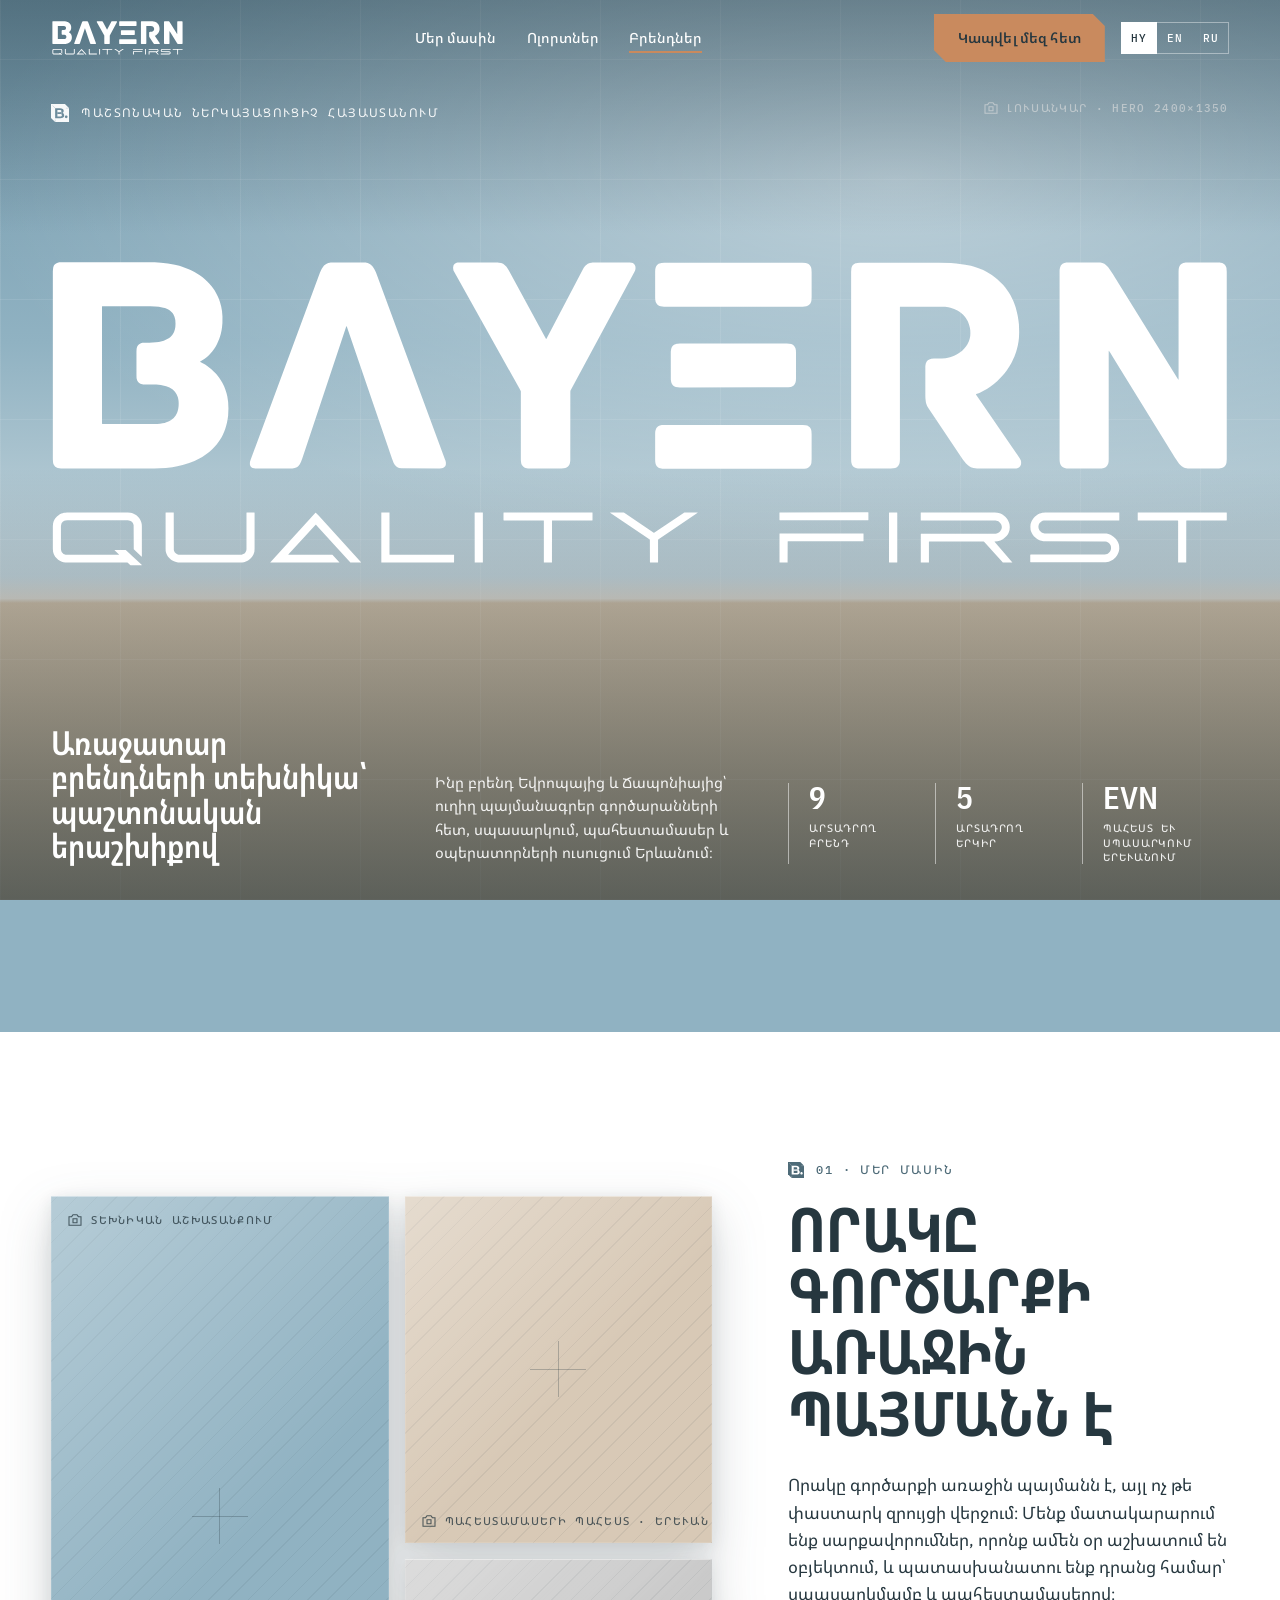
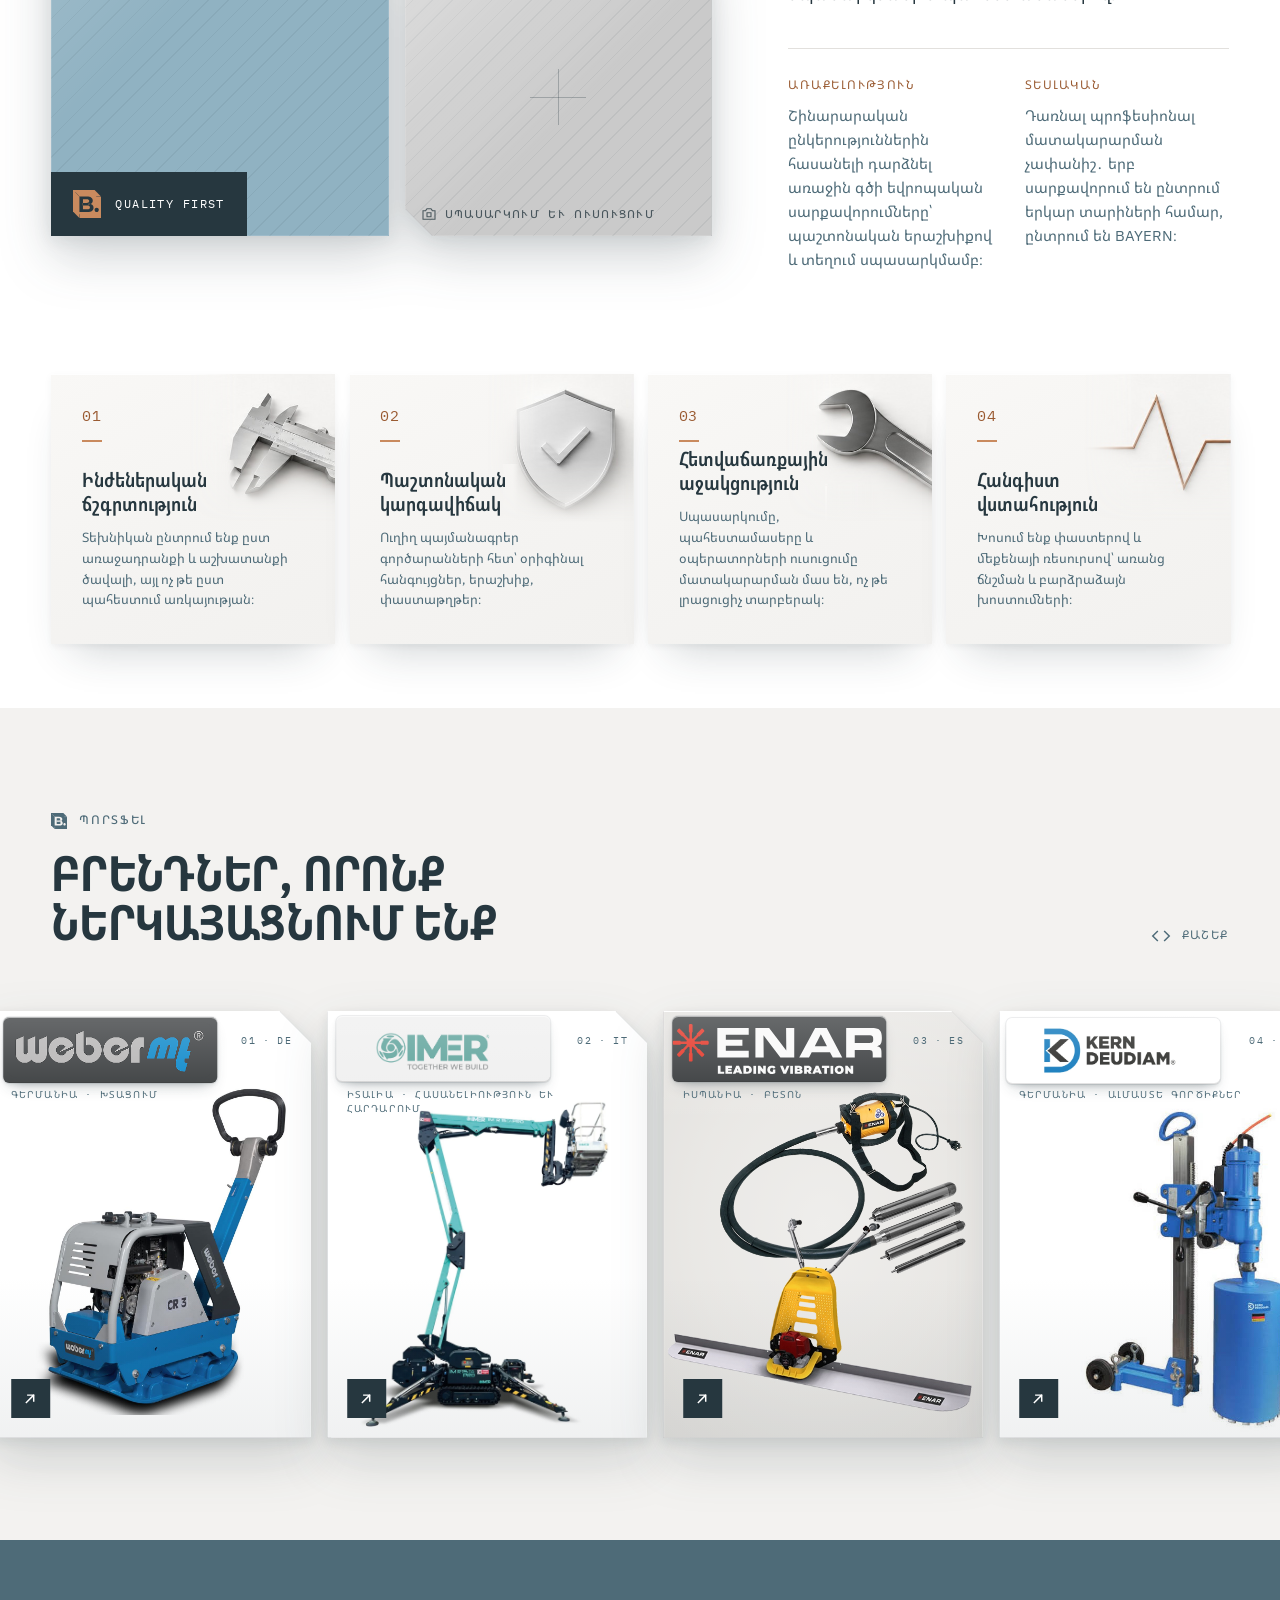
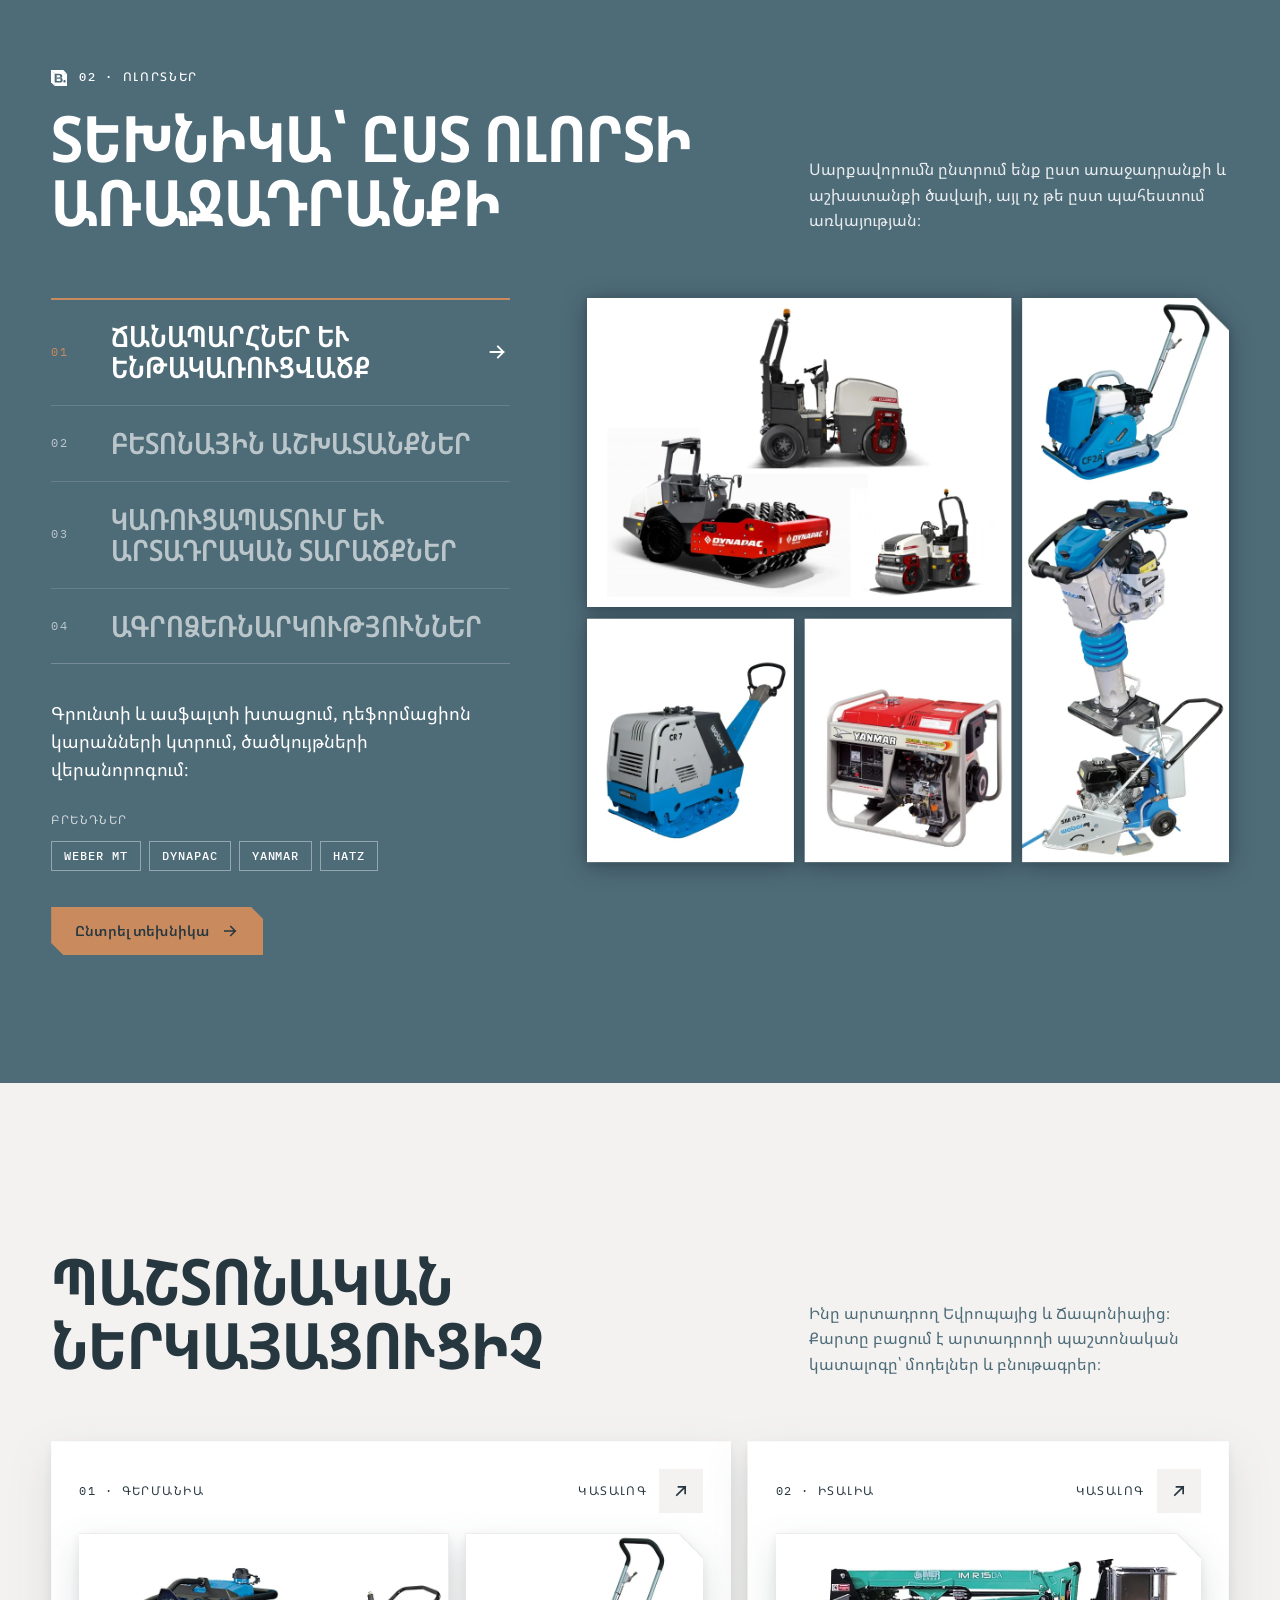
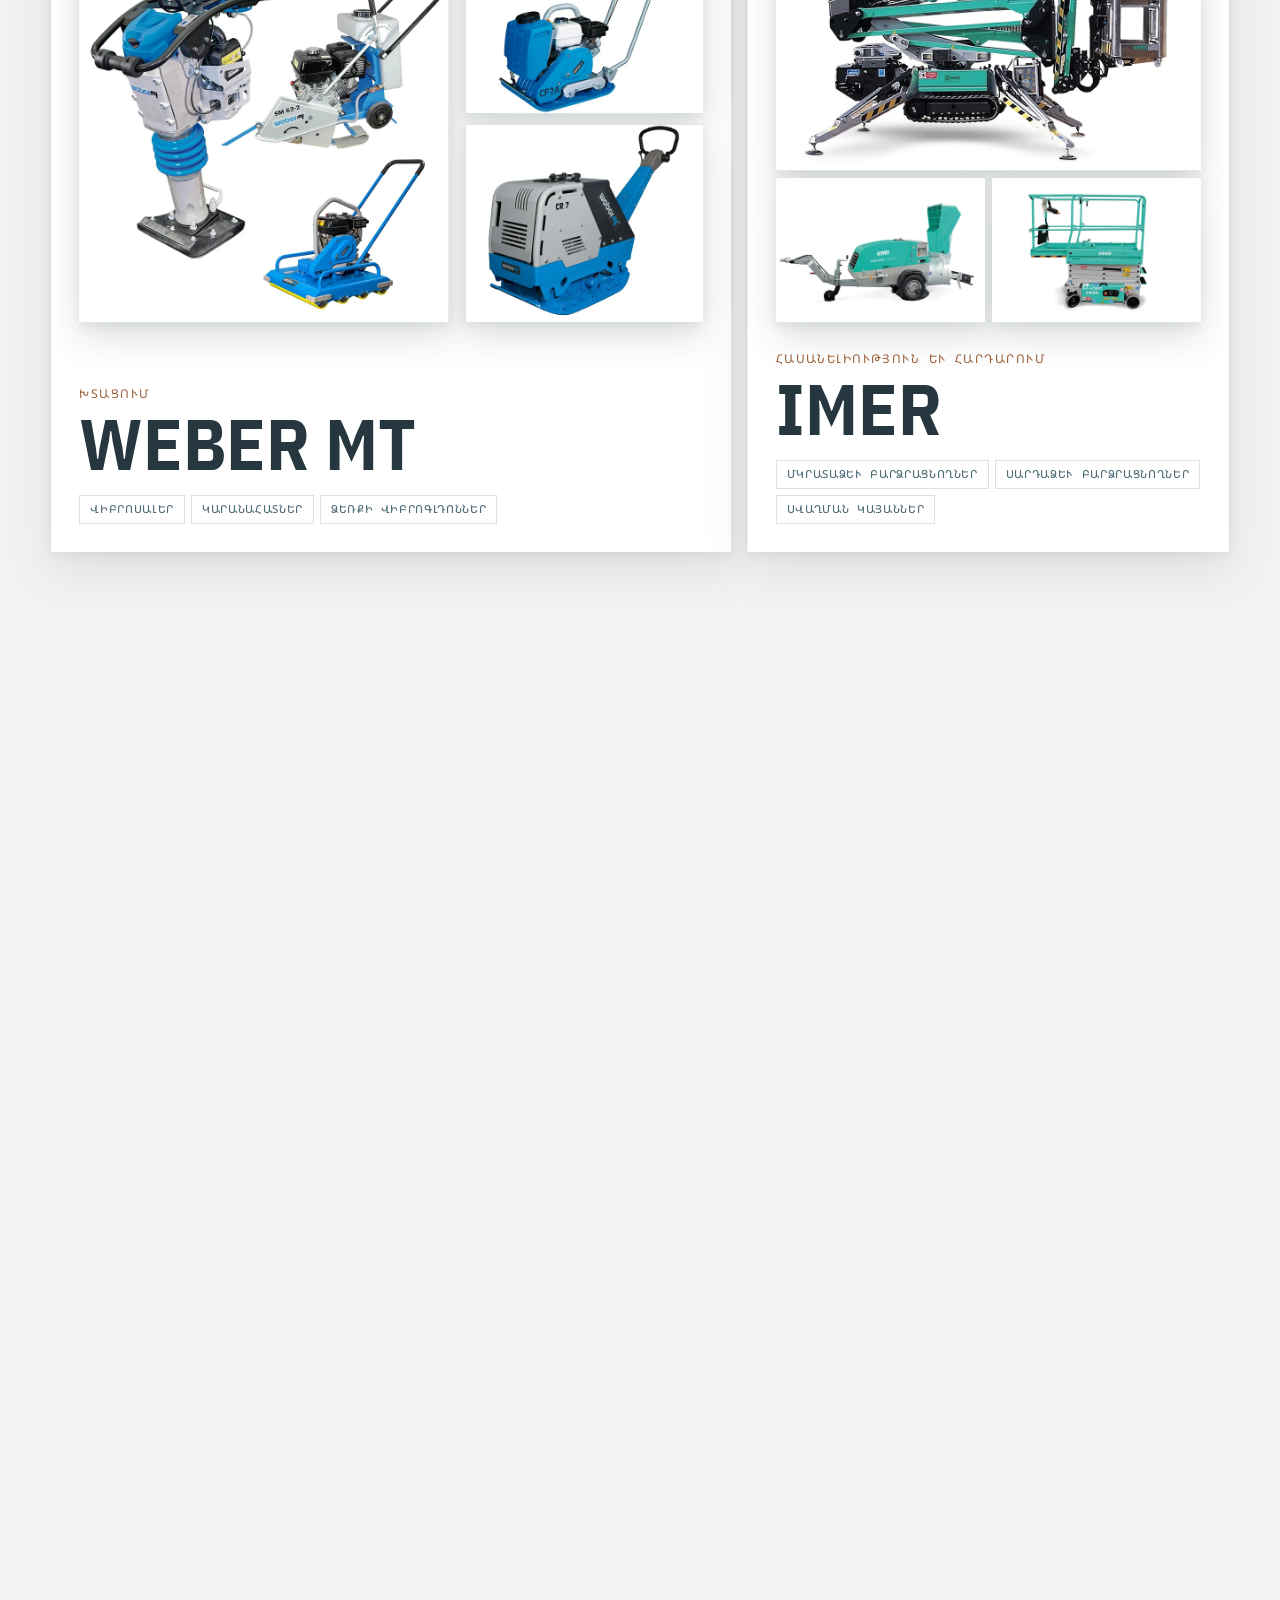
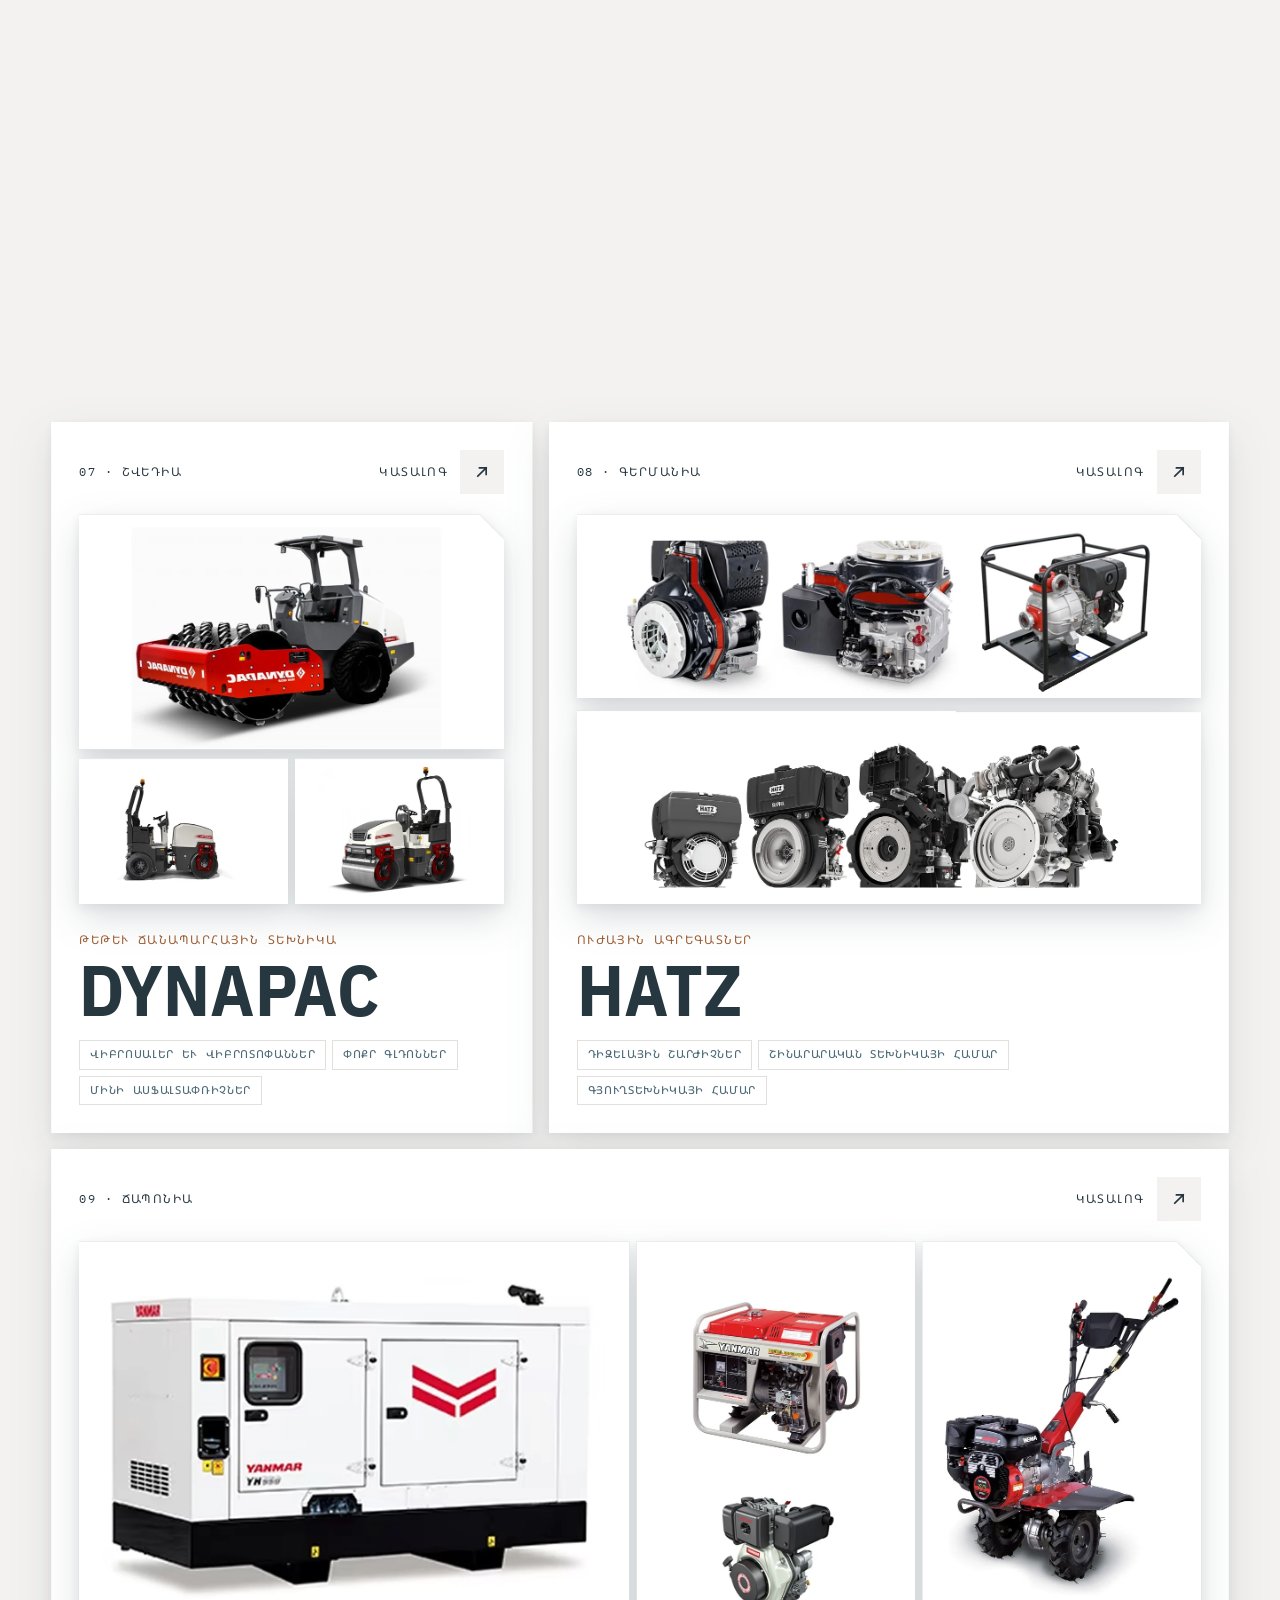
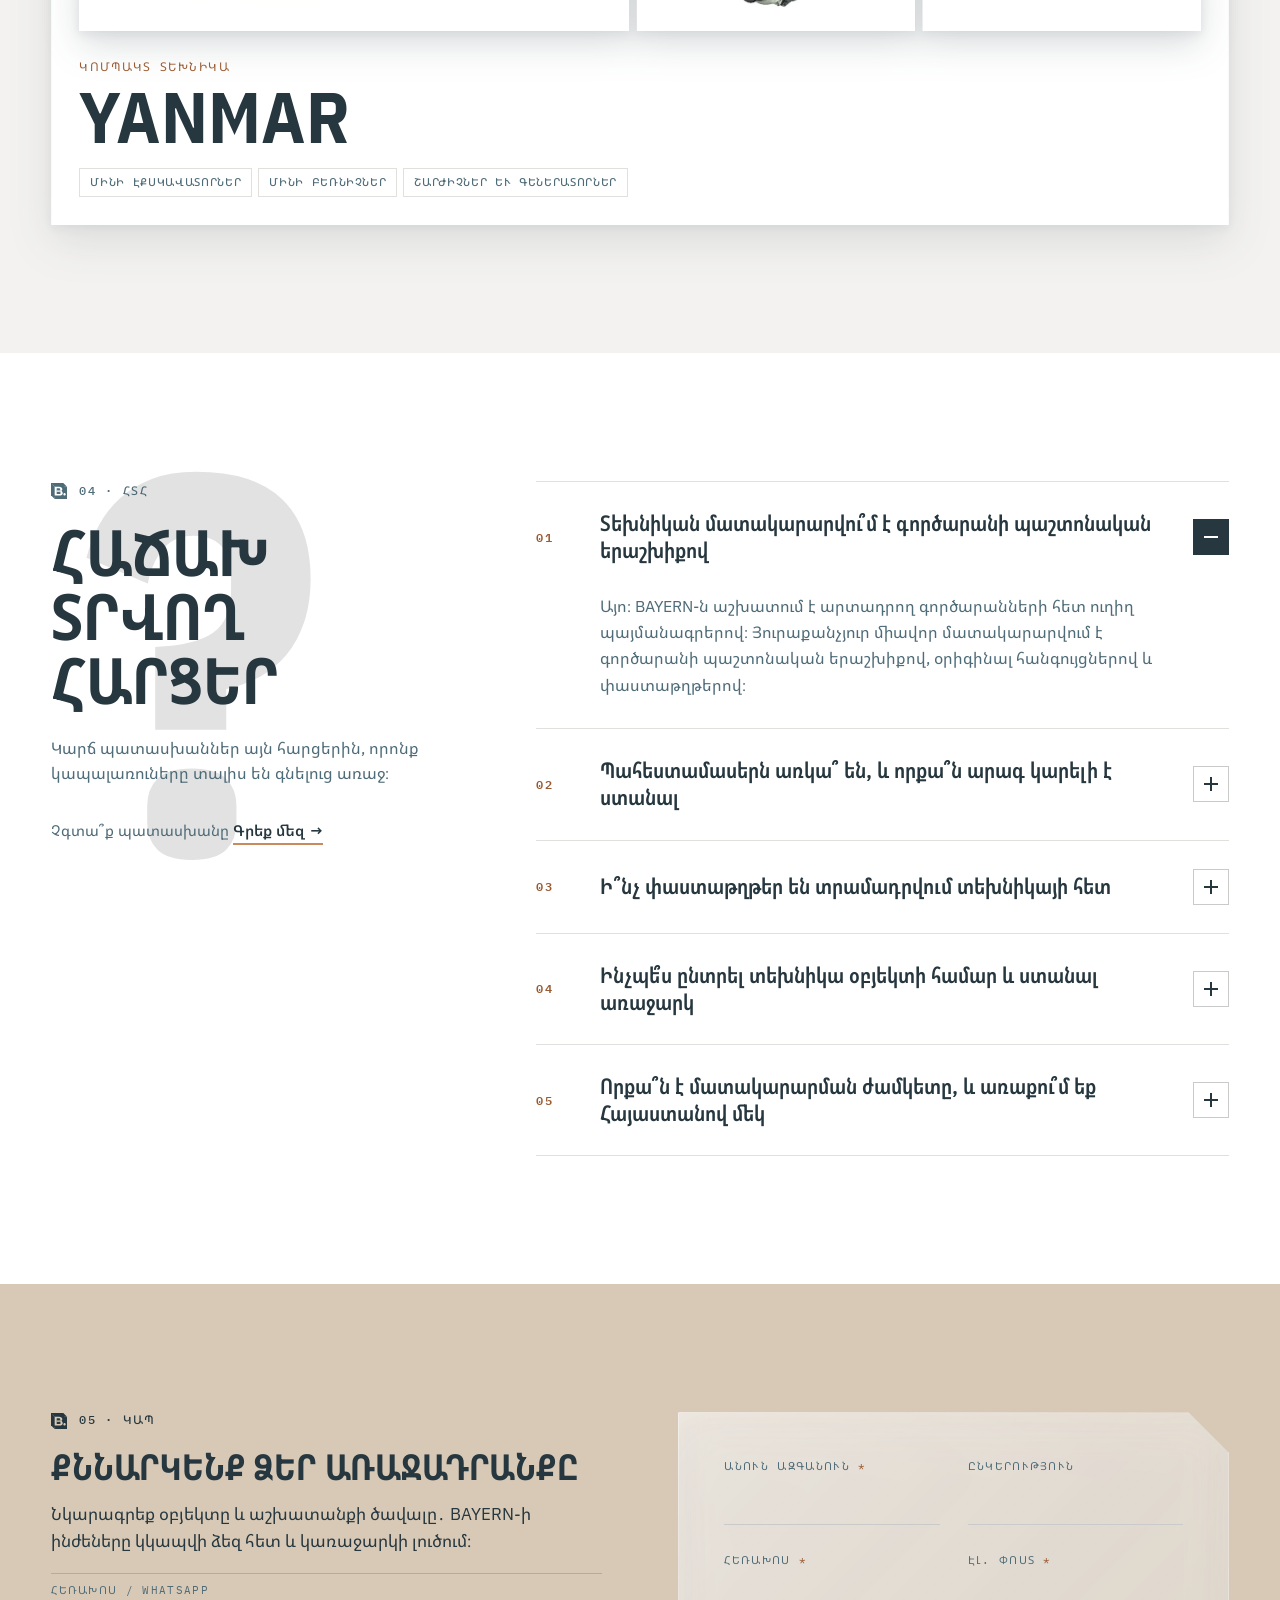
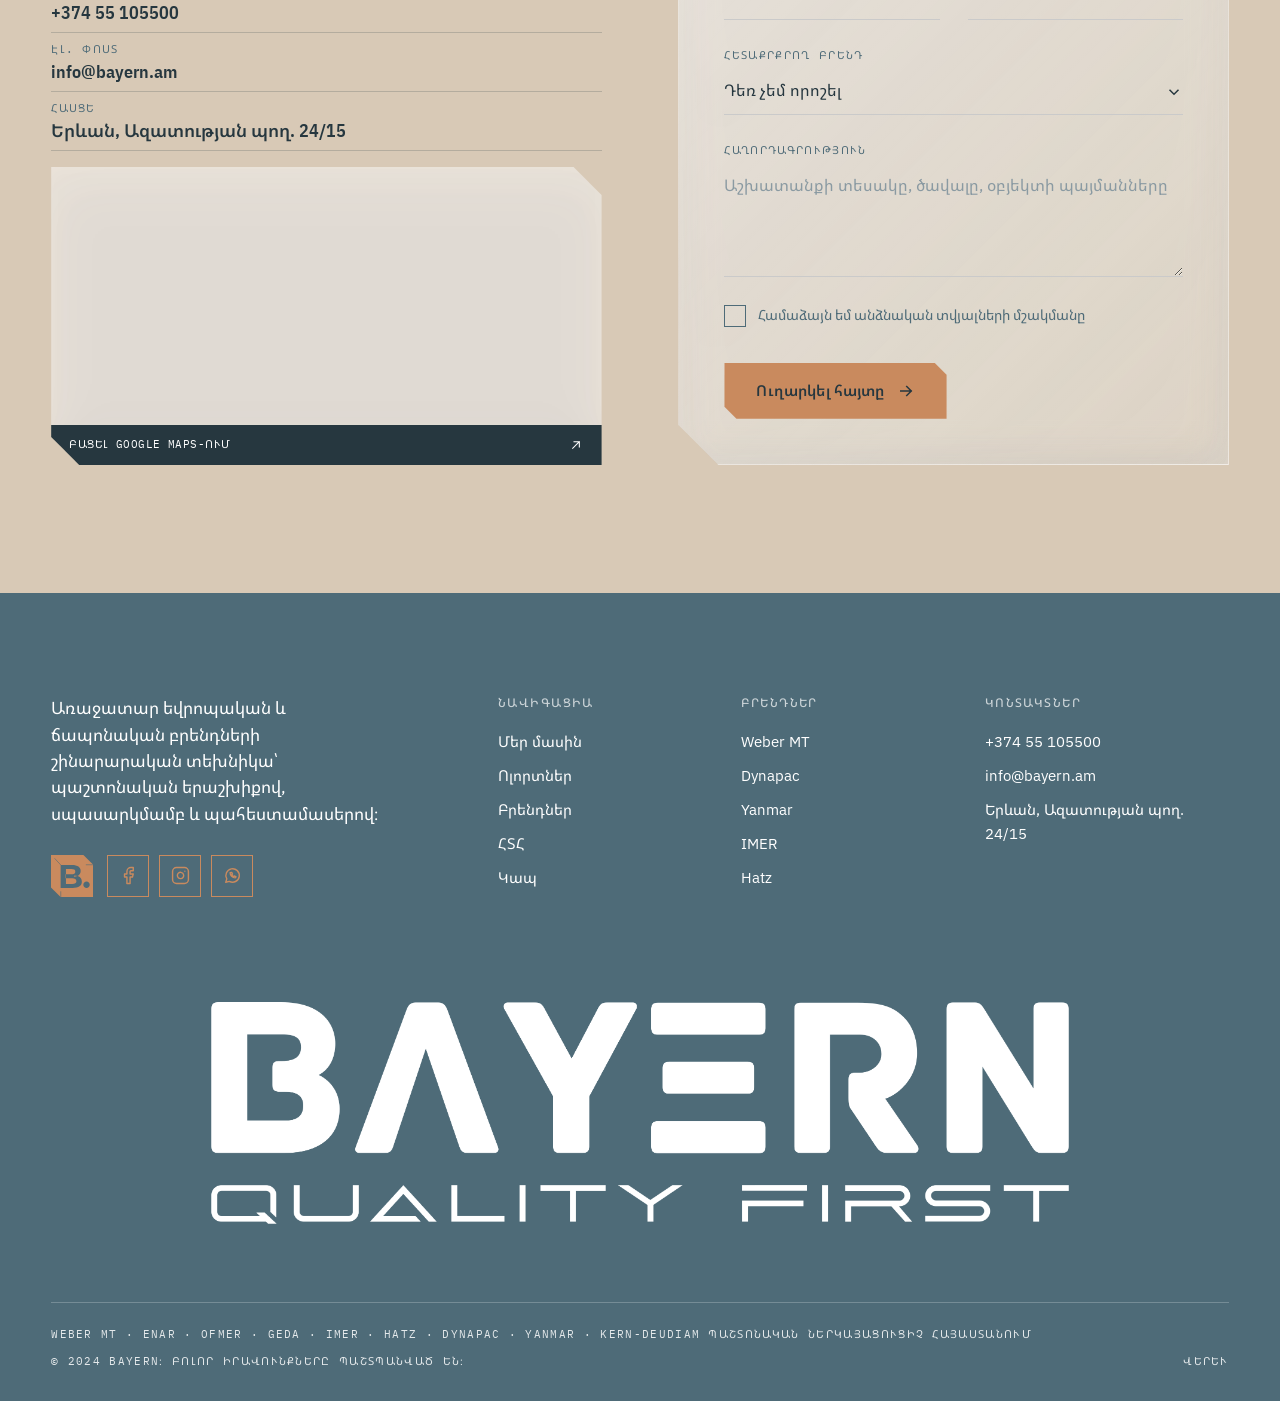
==== index.html @ 08302faf "BAYERN — Quality First: landing page Статический сайт официального представителя европейских и японс" ====
<!DOCTYPE html>
<html lang="hy">
<head>
  <meta charset="utf-8">
  <meta name="viewport" content="width=device-width, initial-scale=1">
  <title>BAYERN — Quality First</title>
  <meta name="description" content="BAYERN — official representative of Weber MT, ENAR, Ofmer, Geda, IMER and Hatz in Armenia. Equipment, service, spare parts and operator training.">
  <meta name="theme-color" content="#4E6B78">
  <link rel="icon" type="image/svg+xml" href="assets/img/favicon.svg">
  <script>document.documentElement.classList.add('js')</script>
  <link rel="preconnect" href="https://fonts.googleapis.com">
  <link rel="preconnect" href="https://fonts.gstatic.com" crossorigin>
  <link rel="stylesheet" href="https://fonts.googleapis.com/css2?family=IBM+Plex+Mono:wght@400;500&family=IBM+Plex+Sans+Condensed:wght@500;600;700&family=IBM+Plex+Sans:wght@400;500;600&family=Noto+Sans+Armenian:wdth,wght@62.5..100,400..700&display=swap">
  <link rel="stylesheet" href="assets/css/style.css">
</head>
<body data-page="home">

  <!-- ============ NAV ============ -->
  <header class="nav" id="nav">
    <div class="container nav__inner">
      <a class="nav__logo" href="#top" aria-label="BAYERN"></a>

      <nav class="nav__links" aria-label="Main">
        <a href="#about" data-i18n="nav.about">Մեր մասին</a>
        <a href="#industries" data-i18n="nav.industries">Ոլորտներ</a>
        <a href="#brands" data-i18n="nav.brands">Բրենդներ</a>
      </nav>

      <div class="nav__actions">
        <a class="btn btn--copper nav__cta" href="#contact"><span data-i18n="nav.cta">Հայցել առաջարկ</span></a>
        <div class="lang" role="group" aria-label="Language">
          <button type="button" class="lang__btn" data-lang="hy">HY</button>
          <button type="button" class="lang__btn" data-lang="en">EN</button>
          <button type="button" class="lang__btn" data-lang="ru">RU</button>
        </div>
        <button type="button" class="nav__burger" aria-expanded="false" aria-controls="mobileMenu" data-i18n-aria="nav.menu" aria-label="Menu">
          <span class="mark" aria-hidden="true"></span>
        </button>
      </div>
    </div>
  </header>

  <div class="mobile-menu" id="mobileMenu" hidden>
    <nav class="container mobile-menu__links" aria-label="Mobile">
      <a href="#about"><span class="mono">01</span><span data-i18n="nav.about">Մեր մասին</span></a>
      <a href="#industries"><span class="mono">02</span><span data-i18n="nav.industries">Ոլորտներ</span></a>
      <a href="#brands"><span class="mono">03</span><span data-i18n="nav.brands">Բրենդներ</span></a>
    </nav>
    <div class="container mobile-menu__foot">
      <div class="lang" role="group" aria-label="Language">
        <button type="button" class="lang__btn" data-lang="hy">HY</button>
        <button type="button" class="lang__btn" data-lang="en">EN</button>
        <button type="button" class="lang__btn" data-lang="ru">RU</button>
      </div>
      <a class="btn btn--copper" href="#contact"><span data-i18n="nav.cta">Հայցել առաջարկ</span></a>
    </div>
  </div>

  <main>

    <!-- ============ HERO ============ -->
    <!-- HERO — Glyph Portal: белый логотип на фото; при скролле камера входит в среднюю полосу E → About (assets/js/glyph-portal.js) -->
    <section class="gp hero-gp" id="top" data-gp aria-label="BAYERN — Quality First">
      <div data-gp-viewport aria-hidden="true"></div>

      <div data-gp-pin>
        <!-- Фото: assets/img/photos/hero/hero.jpg (подставится само, см. assets/img/photos/README.md) -->
        <div class="hero__photo" aria-hidden="true" data-photo="assets/img/photos/hero/hero.jpg">
          <span class="ph__label"><svg viewBox="0 0 24 24"><path d="M3 7h4l2-3h6l2 3h4v13H3z"/><path d="M9 10h6v6H9z"/></svg><span data-i18n="ph">Լուսանկար</span>&nbsp;· Hero 2400×1350</span>
        </div>
        <div class="hero__shade" aria-hidden="true"></div>

        <!-- Белое поле внутри контура логотипа = фон секции About -->
        <div data-gp-field aria-hidden="true" inert></div>

        <svg data-gp-art aria-hidden="true" focusable="false">
          <defs>
            <clipPath id="heroLogoClip" clipPathUnits="userSpaceOnUse">
              <path data-gp-glyph d="" />
            </clipPath>
          </defs>
          <g data-gp-marks style="visibility: hidden"><path /></g>
        </svg>

        <div data-gp-choices role="radiogroup" inert></div>
        <label data-gp-touch-picker hidden>
          <span data-gp-sr class="sr-only"></span>
          <select data-gp-select></select>
        </label>

        <!-- Без JS: обычный логотип -->
        <img data-gp-fallback src="assets/img/logo-white.png" width="2877" height="749" alt="">

        <div data-gp-front>
          <div class="container hero__inner">
            <p class="hero__eyebrow mono"><span class="mark mark--sm" aria-hidden="true"></span><span data-i18n="hero.eyebrow">Պաշտոնական ներկայացուցիչ Հայաստանում</span></p>
            <div class="hero__bottom">
              <!-- Подсказка «листайте вниз»: клик уводит к «О компании», гаснет вместе с первым кадром -->
              <a class="hero__scroll" href="#about">
                <span class="sr-only" data-i18n="nav.about"></span>
                <svg viewBox="0 0 24 24" aria-hidden="true"><path d="M4 7l8 8 8-8"/></svg>
                <svg viewBox="0 0 24 24" aria-hidden="true"><path d="M4 7l8 8 8-8"/></svg>
              </a>
              <h1 class="hero__title" data-i18n="hero.title">Եվրոպական տեխնիկա՝ պաշտոնական երաշխիքով</h1>
              <p class="hero__text" data-i18n="hero.text"></p>
              <ul class="hero__stats">
                <li><b>9</b><span data-i18n="hero.s1">եվրոպական բրենդ</span></li>
                <li><b>5</b><span data-i18n="hero.s2">արտադրող երկիր</span></li>
                <li><b>EVN</b><span data-i18n="hero.s3">պահեստ և սպասարկում Երևանում</span></li>
              </ul>
            </div>
          </div>
        </div>

        <div data-gp-caption>
          <span data-gp-hint aria-hidden="true"></span>
          <a data-gp-enter href="#about"><span data-i18n="gp.enter">Մտնել ներս</span><span aria-hidden="true">↘</span></a>
        </div>
      </div>

      <div data-gp-content>
        <!-- ============ ABOUT ============ -->
        <section class="about section" id="about">
          <div class="container about__grid">
            <div class="about__collage">
              <figure class="ph ph--steel about__p1 reveal" data-photo="assets/img/photos/about/about-1.jpg">
                <figcaption class="ph__label"><svg viewBox="0 0 24 24"><path d="M3 7h4l2-3h6l2 3h4v13H3z"/><path d="M9 10h6v6H9z"/></svg><span data-i18n="about.photo1"></span></figcaption>
              </figure>
              <figure class="ph ph--sand about__p2 reveal" style="--d:.12s" data-photo="assets/img/photos/about/about-2.jpg">
                <figcaption class="ph__label"><svg viewBox="0 0 24 24"><path d="M3 7h4l2-3h6l2 3h4v13H3z"/><path d="M9 10h6v6H9z"/></svg><span data-i18n="about.photo2"></span></figcaption>
              </figure>
              <figure class="ph ph--concrete about__p3 reveal" style="--d:.24s" data-photo="assets/img/photos/about/about-3.jpg">
                <figcaption class="ph__label"><svg viewBox="0 0 24 24"><path d="M3 7h4l2-3h6l2 3h4v13H3z"/><path d="M9 10h6v6H9z"/></svg><span data-i18n="about.photo3"></span></figcaption>
              </figure>
              <div class="about__badge reveal" style="--d:.36s">
                <span class="mark" aria-hidden="true"></span>
                <span class="mono">Quality first</span>
              </div>
            </div>

            <div class="about__text">
              <p class="label reveal" data-i18n="about.label"></p>
              <h2 class="h2 reveal" data-i18n="about.title"></h2>
              <p class="lead reveal" data-i18n="about.lead"></p>
              <dl class="about__mv reveal">
                <div>
                  <dt class="mono" data-i18n="about.missionLabel"></dt>
                  <dd data-i18n="about.mission"></dd>
                </div>
                <div>
                  <dt class="mono" data-i18n="about.visionLabel"></dt>
                  <dd data-i18n="about.vision"></dd>
                </div>
              </dl>
            </div>
          </div>

          <div class="container">
            <ul class="values">
              <li class="value reveal">
                <img class="value__art" src="assets/img/values/value-1.jpg" alt="" loading="lazy" decoding="async">
                <span class="value__num mono">01</span>
                <h3 data-i18n="value.1.title"></h3>
                <p data-i18n="value.1.text"></p>
              </li>
              <li class="value reveal" style="--d:.08s">
                <img class="value__art" src="assets/img/values/value-2.jpg" alt="" loading="lazy" decoding="async">
                <span class="value__num mono">02</span>
                <h3 data-i18n="value.2.title"></h3>
                <p data-i18n="value.2.text"></p>
              </li>
              <li class="value reveal" style="--d:.16s">
                <img class="value__art" src="assets/img/values/value-3.jpg" alt="" loading="lazy" decoding="async">
                <span class="value__num mono">03</span>
                <h3 data-i18n="value.3.title"></h3>
                <p data-i18n="value.3.text"></p>
              </li>
              <li class="value reveal" style="--d:.24s">
                <img class="value__art" src="assets/img/values/value-4.jpg" alt="" loading="lazy" decoding="async">
                <span class="value__num mono">04</span>
                <h3 data-i18n="value.4.title"></h3>
                <p data-i18n="value.4.text"></p>
              </li>
            </ul>
          </div>
        </section>
      </div>
    </section>

    <div class="stack">

      <!-- ============ BRAND CAROUSEL ============ -->
      <section class="strip" id="portfolio">
        <div class="container section-head section-head--row">
          <div>
            <p class="label" data-i18n="carousel.label">Պորտֆել</p>
            <h2 class="h2 h2--md" data-i18n="carousel.title">Բրենդներ, որոնք ներկայացնում ենք</h2>
          </div>
          <p class="drag-hint mono" aria-hidden="true">
            <svg viewBox="0 0 24 24"><path d="M8 7l-5 5 5 5M16 7l5 5-5 5"/></svg>
            <span data-i18n="carousel.hint">Քաշեք</span>
          </p>
        </div>

        <div class="carousel" data-carousel>
          <div class="carousel__track">
            <!-- portfolio:start -->
            <a class="bcard" href="#brand-weber-mt" style="--card-bg:#FFFFFF" draggable="false">
              <div class="bcard__art" aria-hidden="true">
                <img class="bcard__layer bcard__layer--photo" src="assets/img/portfolio/weber-mt/weber1.1.jpg" style="left:10.278%;top:15.208%;width:86.389%;height:79.375%" alt="" draggable="false" loading="lazy" decoding="async">
                <span class="bcard__plate" style="left:3.611%;top:1.458%;width:66.944%;height:15.417%;--plate:#313436"></span>
                <img class="bcard__layer bcard__layer--logo" src="assets/img/portfolio/weber-mt/webermt-logo.png" style="left:5%;top:2.5%;width:64.167%;height:13.125%" alt="" draggable="false" loading="lazy" decoding="async">
              </div>
              <h3 class="sr-only">Weber MT</h3>
              <span class="bcard__num mono">01 · DE</span>
              <p class="bcard__meta mono"><span data-i18n="country.de"></span> · <span data-i18n="cat.compaction"></span></p>
              <span class="bcard__go" aria-hidden="true"><svg viewBox="0 0 24 24" aria-hidden="true"><path d="M7 17L17 7M9 7h8v8"/></svg></span>
            </a>
            <a class="bcard" href="#brand-imer" style="--card-bg:#FFFFFF" draggable="false">
              <div class="bcard__art" aria-hidden="true">
                <img class="bcard__layer bcard__layer--photo" src="assets/img/portfolio/imer/imer2.webp" style="left:1.111%;top:13.333%;width:100%;height:92.917%" alt="" draggable="false" loading="lazy" decoding="async">
                <span class="bcard__plate" style="left:2.778%;top:1.25%;width:66.944%;height:15.417%;--plate:#EFEFEF"></span>
                <img class="bcard__layer bcard__layer--logo" src="assets/img/portfolio/imer/imer-logo.png" style="left:13.056%;top:2.292%;width:44.722%;height:13.333%" alt="" draggable="false" loading="lazy" decoding="async">
              </div>
              <h3 class="sr-only">IMER</h3>
              <span class="bcard__num mono">02 · IT</span>
              <p class="bcard__meta mono"><span data-i18n="country.it"></span> · <span data-i18n="cat.access"></span></p>
              <span class="bcard__go" aria-hidden="true"><svg viewBox="0 0 24 24" aria-hidden="true"><path d="M7 17L17 7M9 7h8v8"/></svg></span>
            </a>
            <a class="bcard bcard--tint" href="#brand-enar" draggable="false">
              <div class="bcard__art" aria-hidden="true">
                <span class="bcard__plate" style="left:2.778%;top:1.25%;width:66.944%;height:15.417%;--plate:#313436"></span>
                <img class="bcard__layer bcard__layer--logo bcard__layer--contain" src="assets/img/portfolio/enar/enar-logo.svg" style="left:2.778%;top:2.708%;width:65.556%;height:12.5%" alt="" draggable="false" loading="lazy" decoding="async">
                <img class="bcard__layer bcard__layer--photo" src="assets/img/portfolio/enar/enar3.webp" style="left:16.944%;top:10.208%;width:78.889%;height:59.167%" alt="" draggable="false" loading="lazy" decoding="async">
                <img class="bcard__layer bcard__layer--photo" src="assets/img/portfolio/enar/enar4.webp" style="left:0.556%;top:34.583%;width:97.222%;height:72.917%" alt="" draggable="false" loading="lazy" decoding="async">
              </div>
              <h3 class="sr-only">ENAR</h3>
              <span class="bcard__num mono">03 · ES</span>
              <p class="bcard__meta mono"><span data-i18n="country.es"></span> · <span data-i18n="cat.concrete"></span></p>
              <span class="bcard__go" aria-hidden="true"><svg viewBox="0 0 24 24" aria-hidden="true"><path d="M7 17L17 7M9 7h8v8"/></svg></span>
            </a>
            <a class="bcard" href="#brand-kern-deudiam" style="--card-bg:#FFFFFF" draggable="false">
              <div class="bcard__art" aria-hidden="true">
                <span class="bcard__plate" style="left:2.222%;top:1.667%;width:66.944%;height:15.417%;--plate:#FFFFFF"></span>
                <span class="bcard__layer bcard__layer--logo bcard__crop" style="left:10.556%;top:3.125%;width:47.778%;height:12.5%"><img src="assets/img/portfolio/kern-deudiam/kern-logo.webp" style="width:100.258%;height:161.667%;left:-0.129%;top:-31.667%" alt="" draggable="false" loading="lazy" decoding="async"></span>
                <img class="bcard__layer bcard__layer--photo" src="assets/img/portfolio/kern-deudiam/kern6.jpg" style="left:25.556%;top:21.875%;width:64.722%;height:77.083%" alt="" draggable="false" loading="lazy" decoding="async">
                <img class="bcard__layer bcard__layer--photo" src="assets/img/portfolio/kern-deudiam/kern7.webp" style="left:-16.111%;top:29.167%;width:59.722%;height:44.792%" alt="" draggable="false" loading="lazy" decoding="async">
              </div>
              <h3 class="sr-only">Kern-Deudiam</h3>
              <span class="bcard__num mono">04 · DE</span>
              <p class="bcard__meta mono"><span data-i18n="country.de"></span> · <span data-i18n="cat.diamond"></span></p>
              <span class="bcard__go" aria-hidden="true"><svg viewBox="0 0 24 24" aria-hidden="true"><path d="M7 17L17 7M9 7h8v8"/></svg></span>
            </a>
            <a class="bcard bcard--tint" href="#brand-ofmer" draggable="false">
              <div class="bcard__art" aria-hidden="true">
                <span class="bcard__plate" style="left:2.778%;top:1.25%;width:66.944%;height:15.417%;--plate:#313436"></span>
                <img class="bcard__layer bcard__layer--photo" src="assets/img/portfolio/ofmer/ofmer3.webp" style="left:4.167%;top:18.125%;width:116.111%;height:87.292%" alt="" draggable="false" loading="lazy" decoding="async">
                <img class="bcard__layer bcard__layer--logo" src="assets/img/portfolio/ofmer/ofmer-logo.webp" style="left:7.5%;top:4.583%;width:60.833%;height:8.542%" alt="" draggable="false" loading="lazy" decoding="async">
              </div>
              <h3 class="sr-only">Ofmer</h3>
              <span class="bcard__num mono">05 · IT</span>
              <p class="bcard__meta mono"><span data-i18n="country.it"></span> · <span data-i18n="cat.rebar"></span></p>
              <span class="bcard__go" aria-hidden="true"><svg viewBox="0 0 24 24" aria-hidden="true"><path d="M7 17L17 7M9 7h8v8"/></svg></span>
            </a>
            <a class="bcard" href="#brand-geda" style="--card-bg:#FFFFFF" draggable="false">
              <div class="bcard__art" aria-hidden="true">
                <img class="bcard__layer bcard__layer--photo" src="assets/img/portfolio/geda/geda5.jpg" style="left:5%;top:24.792%;width:101.389%;height:76.042%" alt="" draggable="false" loading="lazy" decoding="async">
                <span class="bcard__plate" style="left:2.778%;top:1.25%;width:66.944%;height:15.417%;--plate:#FFFFFF"></span>
                <img class="bcard__layer bcard__layer--logo" src="assets/img/portfolio/geda/geda-logo.png" style="left:15%;top:3.333%;width:42.5%;height:11.042%" alt="" draggable="false" loading="lazy" decoding="async">
              </div>
              <h3 class="sr-only">Geda</h3>
              <span class="bcard__num mono">06 · DE</span>
              <p class="bcard__meta mono"><span data-i18n="country.de"></span> · <span data-i18n="cat.lifting"></span></p>
              <span class="bcard__go" aria-hidden="true"><svg viewBox="0 0 24 24" aria-hidden="true"><path d="M7 17L17 7M9 7h8v8"/></svg></span>
            </a>
            <a class="bcard" href="#brand-dynapac" style="--card-bg:#FFFFFF" draggable="false">
              <div class="bcard__art" aria-hidden="true">
                <span class="bcard__plate" style="left:2.222%;top:1.667%;width:66.944%;height:15.417%;--plate:#9A2A20"></span>
                <img class="bcard__layer bcard__layer--logo" src="assets/img/portfolio/dynapac/dynapac-logo.png" style="left:2.778%;top:3.125%;width:66.111%;height:12.5%" alt="" draggable="false" loading="lazy" decoding="async">
                <img class="bcard__layer bcard__layer--photo" src="assets/img/portfolio/dynapac/dynapac6.jpg" style="left:-18.333%;top:28.333%;width:131.667%;height:65.417%" alt="" draggable="false" loading="lazy" decoding="async">
              </div>
              <h3 class="sr-only">Dynapac</h3>
              <span class="bcard__num mono">07 · SE</span>
              <p class="bcard__meta mono"><span data-i18n="country.se"></span> · <span data-i18n="cat.light"></span></p>
              <span class="bcard__go" aria-hidden="true"><svg viewBox="0 0 24 24" aria-hidden="true"><path d="M7 17L17 7M9 7h8v8"/></svg></span>
            </a>
            <a class="bcard" href="#brand-hatz" style="--card-bg:#E5E5E5" draggable="false">
              <div class="bcard__art" aria-hidden="true">
                <img class="bcard__layer bcard__layer--photo" src="assets/img/portfolio/hatz/hatz4.webp" style="left:-16.389%;top:33.542%;width:141.944%;height:66.458%" alt="" draggable="false" loading="lazy" decoding="async">
                <span class="bcard__plate" style="left:2.222%;top:1.875%;width:66.944%;height:15.417%;--plate:#DA281B"></span>
                <span class="bcard__layer bcard__layer--logo bcard__crop" style="left:12.222%;top:2.708%;width:46.944%;height:12.708%"><img src="assets/img/portfolio/hatz/hatz-logo.webp" style="width:100%;height:249.484%;left:0%;top:-121.508%" alt="" draggable="false" loading="lazy" decoding="async"></span>
              </div>
              <h3 class="sr-only">Hatz</h3>
              <span class="bcard__num mono">08 · DE</span>
              <p class="bcard__meta mono"><span data-i18n="country.de"></span> · <span data-i18n="cat.power"></span></p>
              <span class="bcard__go" aria-hidden="true"><svg viewBox="0 0 24 24" aria-hidden="true"><path d="M7 17L17 7M9 7h8v8"/></svg></span>
            </a>
            <a class="bcard" href="#brand-yanmar" style="--card-bg:#FFFFFF" draggable="false">
              <div class="bcard__art" aria-hidden="true">
                <img class="bcard__layer bcard__layer--photo" src="assets/img/portfolio/yanmar/yanmar12.webp" style="left:1.111%;top:35.833%;width:97.222%;height:46.667%" alt="" draggable="false" loading="lazy" decoding="async">
                <span class="bcard__plate" style="left:2.222%;top:1.667%;width:66.944%;height:15.417%;--plate:#FFFFFF"></span>
                <span class="bcard__layer bcard__layer--logo bcard__crop" style="left:2.778%;top:3.75%;width:63.889%;height:11.667%"><img src="assets/img/portfolio/yanmar/yanmar-logo.png" style="width:110.217%;height:100%;left:-3.043%;top:0%" alt="" draggable="false" loading="lazy" decoding="async"></span>
              </div>
              <h3 class="sr-only">Yanmar</h3>
              <span class="bcard__num mono">09 · JP</span>
              <p class="bcard__meta mono"><span data-i18n="country.jp"></span> · <span data-i18n="cat.compact"></span></p>
              <span class="bcard__go" aria-hidden="true"><svg viewBox="0 0 24 24" aria-hidden="true"><path d="M7 17L17 7M9 7h8v8"/></svg></span>
            </a>
            <!-- portfolio:end -->
          </div>
        </div>
      </section>

      <!-- ============ INDUSTRIES ============ -->
      <section class="industries section section--deep" id="industries">
        <div class="container section-head">
          <div>
            <p class="label reveal" data-i18n="ind.label"></p>
            <h2 class="h2 reveal" data-i18n="ind.title"></h2>
          </div>
          <p class="section-head__text reveal" data-i18n="ind.text"></p>
        </div>

        <div class="container ind__grid">
          <div class="ind__side">
            <div class="ind__list" role="tablist" aria-orientation="vertical">
              <button type="button" class="ind__item is-active" role="tab" aria-selected="true" aria-controls="indPanel" data-ind="1"><span class="mono">01</span><span class="ind__name" data-i18n="ind.1.name"></span><svg viewBox="0 0 24 24"><path d="M5 12h14M13 6l6 6-6 6"/></svg></button>
              <button type="button" class="ind__item" role="tab" aria-selected="false" aria-controls="indPanel" tabindex="-1" data-ind="2"><span class="mono">02</span><span class="ind__name" data-i18n="ind.2.name"></span><svg viewBox="0 0 24 24"><path d="M5 12h14M13 6l6 6-6 6"/></svg></button>
              <button type="button" class="ind__item" role="tab" aria-selected="false" aria-controls="indPanel" tabindex="-1" data-ind="3"><span class="mono">03</span><span class="ind__name" data-i18n="ind.3.name"></span><svg viewBox="0 0 24 24"><path d="M5 12h14M13 6l6 6-6 6"/></svg></button>
              <button type="button" class="ind__item" role="tab" aria-selected="false" aria-controls="indPanel" tabindex="-1" data-ind="4"><span class="mono">04</span><span class="ind__name" data-i18n="ind.4.name"></span><svg viewBox="0 0 24 24"><path d="M5 12h14M13 6l6 6-6 6"/></svg></button>
            </div>

            <div class="ind__detail" id="indPanel" role="tabpanel">
              <p class="ind__desc" data-i18n="ind.1.text"></p>
              <p class="ind__tags-label mono" data-i18n="ind.brands"></p>
              <ul class="tags" data-ind-tags></ul>
              <a class="btn btn--copper" href="#contact"><span data-i18n="ind.cta"></span><svg viewBox="0 0 24 24"><path d="M5 12h14M13 6l6 6-6 6"/></svg></a>
            </div>
          </div>

          <div class="ind__gallery" data-ind-gallery>
            <div class="ph ph--steel g1"><span class="ph__label"><svg viewBox="0 0 24 24"><path d="M3 7h4l2-3h6l2 3h4v13H3z"/><path d="M9 10h6v6H9z"/></svg><span data-ind-num>01</span>&nbsp;· <span data-i18n="ph"></span> 1/4</span></div>
            <div class="ph ph--sand g2"><span class="ph__label"><svg viewBox="0 0 24 24"><path d="M3 7h4l2-3h6l2 3h4v13H3z"/><path d="M9 10h6v6H9z"/></svg><span data-ind-num>01</span>&nbsp;· <span data-i18n="ph"></span> 2/4</span></div>
            <div class="ph ph--concrete g3"><span class="ph__label"><svg viewBox="0 0 24 24"><path d="M3 7h4l2-3h6l2 3h4v13H3z"/><path d="M9 10h6v6H9z"/></svg><span data-ind-num>01</span>&nbsp;· 3/4</span></div>
            <div class="ph ph--paper g4"><span class="ph__label"><svg viewBox="0 0 24 24"><path d="M3 7h4l2-3h6l2 3h4v13H3z"/><path d="M9 10h6v6H9z"/></svg><span data-ind-num>01</span>&nbsp;· 4/4</span></div>
          </div>
        </div>
      </section>

      <!-- ============ BRANDS / SERVICES ============ -->
      <section class="brands section" id="brands">
        <div class="container section-head">
          <div>
            <p class="label reveal" data-i18n="brands.label"></p>
            <h2 class="h2 reveal" data-i18n="brands.title"></h2>
          </div>
          <p class="section-head__text reveal" data-i18n="brands.text"></p>
        </div>

        <div class="container bento">
          <!-- brands:start -->
          <a class="pcard pcard--wide reveal" id="brand-weber-mt" href="https://katalog.webermt.com/FlipBook_WeberMT-Katalog2025-GB/" target="_blank" rel="noopener noreferrer">
            <div class="pcard__top mono"><span>01 · <span data-i18n="country.de"></span></span><span class="pcard__go"><span data-i18n="brands.more"></span><span class="pcard__arrow"><svg viewBox="0 0 24 24" aria-hidden="true"><path d="M7 17L17 7M9 7h8v8"/></svg></span></span></div>
            <div class="pcard__media collage collage--wide" style="aspect-ratio:704 / 440" data-photo="assets/img/photos/brands/weber-mt.webp" aria-hidden="true">
              <span class="collage__tile collage__tile--ph" style="left:0%;top:0%;width:60.795%;height:100%;background:#F3F2F0"><span class="ph__label"><svg viewBox="0 0 24 24"><path d="M3 7h4l2-3h6l2 3h4v13H3z"/><path d="M9 10h6v6H9z"/></svg><span data-i18n="ph"></span> 1</span></span>
              <span class="collage__tile collage__tile--ph" style="left:61.932%;top:0%;width:38.068%;height:49.091%;background:#F3F2F0"><span class="ph__label"><svg viewBox="0 0 24 24"><path d="M3 7h4l2-3h6l2 3h4v13H3z"/><path d="M9 10h6v6H9z"/></svg><span data-i18n="ph"></span> 2</span></span>
              <span class="collage__tile collage__tile--ph" style="left:61.932%;top:50.909%;width:38.068%;height:49.091%;background:#F3F2F0"><span class="ph__label"><svg viewBox="0 0 24 24"><path d="M3 7h4l2-3h6l2 3h4v13H3z"/><path d="M9 10h6v6H9z"/></svg><span data-i18n="ph"></span> 3</span></span>
            </div>
            <div class="pcard__body">
              <p class="pcard__cat mono" data-i18n="cat.compaction"></p>
              <h3 class="pcard__name">Weber MT</h3>
              <ul class="pcard__list"><li data-i18n="weber.p1"></li><li data-i18n="weber.p2"></li><li data-i18n="weber.p3"></li></ul>
            </div>
          </a>
          <a class="pcard reveal" id="brand-imer" href="https://www.imergroup.com/en/products/" target="_blank" rel="noopener noreferrer" style="--d:.1s">
            <div class="pcard__top mono"><span>02 · <span data-i18n="country.it"></span></span><span class="pcard__go"><span data-i18n="brands.more"></span><span class="pcard__arrow"><svg viewBox="0 0 24 24" aria-hidden="true"><path d="M7 17L17 7M9 7h8v8"/></svg></span></span></div>
            <div class="pcard__media collage collage--narrow" style="aspect-ratio:480 / 440" data-photo="assets/img/photos/brands/imer.webp" aria-hidden="true">
              <span class="collage__tile collage__tile--ph" style="left:0%;top:0%;width:100%;height:60.909%;background:#F3F2F0"><span class="ph__label"><svg viewBox="0 0 24 24"><path d="M3 7h4l2-3h6l2 3h4v13H3z"/><path d="M9 10h6v6H9z"/></svg><span data-i18n="ph"></span> 1</span></span>
              <span class="collage__tile collage__tile--ph" style="left:0%;top:62.727%;width:49.167%;height:37.273%;background:#F3F2F0"><span class="ph__label"><svg viewBox="0 0 24 24"><path d="M3 7h4l2-3h6l2 3h4v13H3z"/><path d="M9 10h6v6H9z"/></svg><span data-i18n="ph"></span> 2</span></span>
              <span class="collage__tile collage__tile--ph" style="left:50.833%;top:62.727%;width:49.167%;height:37.273%;background:#F3F2F0"><span class="ph__label"><svg viewBox="0 0 24 24"><path d="M3 7h4l2-3h6l2 3h4v13H3z"/><path d="M9 10h6v6H9z"/></svg><span data-i18n="ph"></span> 3</span></span>
            </div>
            <div class="pcard__body">
              <p class="pcard__cat mono" data-i18n="cat.access"></p>
              <h3 class="pcard__name">IMER</h3>
              <ul class="pcard__list"><li data-i18n="imer.p1"></li><li data-i18n="imer.p2"></li><li data-i18n="imer.p3"></li></ul>
            </div>
          </a>
          <a class="pcard reveal" id="brand-enar" href="https://www.enargroup.com/eme/range/vibration/products" target="_blank" rel="noopener noreferrer">
            <div class="pcard__top mono"><span>03 · <span data-i18n="country.es"></span></span><span class="pcard__go"><span data-i18n="brands.more"></span><span class="pcard__arrow"><svg viewBox="0 0 24 24" aria-hidden="true"><path d="M7 17L17 7M9 7h8v8"/></svg></span></span></div>
            <div class="pcard__media collage collage--narrow" style="aspect-ratio:480 / 440" data-photo="assets/img/photos/brands/enar.webp" aria-hidden="true">
              <span class="collage__tile collage__tile--ph" style="left:0%;top:0%;width:100%;height:60.909%;background:#F3F2F0"><span class="ph__label"><svg viewBox="0 0 24 24"><path d="M3 7h4l2-3h6l2 3h4v13H3z"/><path d="M9 10h6v6H9z"/></svg><span data-i18n="ph"></span> 1</span></span>
              <span class="collage__tile collage__tile--ph" style="left:0%;top:62.727%;width:49.167%;height:37.273%;background:#F3F2F0"><span class="ph__label"><svg viewBox="0 0 24 24"><path d="M3 7h4l2-3h6l2 3h4v13H3z"/><path d="M9 10h6v6H9z"/></svg><span data-i18n="ph"></span> 2</span></span>
              <span class="collage__tile collage__tile--ph" style="left:50.833%;top:62.727%;width:49.167%;height:37.273%;background:#F3F2F0"><span class="ph__label"><svg viewBox="0 0 24 24"><path d="M3 7h4l2-3h6l2 3h4v13H3z"/><path d="M9 10h6v6H9z"/></svg><span data-i18n="ph"></span> 3</span></span>
            </div>
            <div class="pcard__body">
              <p class="pcard__cat mono" data-i18n="cat.concrete"></p>
              <h3 class="pcard__name">ENAR</h3>
              <ul class="pcard__list"><li data-i18n="enar.p1"></li><li data-i18n="enar.p2"></li><li data-i18n="enar.p3"></li></ul>
            </div>
          </a>
          <a class="pcard pcard--wide reveal" id="brand-kern-deudiam" href="https://kern-deudiam.com/catalogues/kern-deudiam-diamond-tools-dubai/" target="_blank" rel="noopener noreferrer" style="--d:.1s">
            <div class="pcard__top mono"><span>04 · <span data-i18n="country.de"></span></span><span class="pcard__go"><span data-i18n="brands.more"></span><span class="pcard__arrow"><svg viewBox="0 0 24 24" aria-hidden="true"><path d="M7 17L17 7M9 7h8v8"/></svg></span></span></div>
            <div class="pcard__media collage collage--wide" style="aspect-ratio:704 / 440" data-photo="assets/img/photos/brands/kern-deudiam.webp" aria-hidden="true">
              <span class="collage__tile collage__tile--ph" style="left:0%;top:0%;width:60.795%;height:100%;background:#F3F2F0"><span class="ph__label"><svg viewBox="0 0 24 24"><path d="M3 7h4l2-3h6l2 3h4v13H3z"/><path d="M9 10h6v6H9z"/></svg><span data-i18n="ph"></span> 1</span></span>
              <span class="collage__tile collage__tile--ph" style="left:61.932%;top:0%;width:38.068%;height:49.091%;background:#F3F2F0"><span class="ph__label"><svg viewBox="0 0 24 24"><path d="M3 7h4l2-3h6l2 3h4v13H3z"/><path d="M9 10h6v6H9z"/></svg><span data-i18n="ph"></span> 2</span></span>
              <span class="collage__tile collage__tile--ph" style="left:61.932%;top:50.909%;width:38.068%;height:49.091%;background:#F3F2F0"><span class="ph__label"><svg viewBox="0 0 24 24"><path d="M3 7h4l2-3h6l2 3h4v13H3z"/><path d="M9 10h6v6H9z"/></svg><span data-i18n="ph"></span> 3</span></span>
            </div>
            <div class="pcard__body">
              <p class="pcard__cat mono" data-i18n="cat.diamond"></p>
              <h3 class="pcard__name">Kern-Deudiam</h3>
              <ul class="pcard__list"><li data-i18n="kern.p1"></li><li data-i18n="kern.p2"></li><li data-i18n="kern.p3"></li></ul>
            </div>
          </a>
          <a class="pcard pcard--wide reveal" id="brand-ofmer" href="https://www.ofmer.com/en/products-portfolio/" target="_blank" rel="noopener noreferrer">
            <div class="pcard__top mono"><span>05 · <span data-i18n="country.it"></span></span><span class="pcard__go"><span data-i18n="brands.more"></span><span class="pcard__arrow"><svg viewBox="0 0 24 24" aria-hidden="true"><path d="M7 17L17 7M9 7h8v8"/></svg></span></span></div>
            <div class="pcard__media collage collage--wide" style="aspect-ratio:704 / 440" data-photo="assets/img/photos/brands/ofmer.webp" aria-hidden="true">
              <span class="collage__tile collage__tile--ph" style="left:0%;top:0%;width:60.795%;height:100%;background:#F3F2F0"><span class="ph__label"><svg viewBox="0 0 24 24"><path d="M3 7h4l2-3h6l2 3h4v13H3z"/><path d="M9 10h6v6H9z"/></svg><span data-i18n="ph"></span> 1</span></span>
              <span class="collage__tile collage__tile--ph" style="left:61.932%;top:0%;width:38.068%;height:49.091%;background:#F3F2F0"><span class="ph__label"><svg viewBox="0 0 24 24"><path d="M3 7h4l2-3h6l2 3h4v13H3z"/><path d="M9 10h6v6H9z"/></svg><span data-i18n="ph"></span> 2</span></span>
              <span class="collage__tile collage__tile--ph" style="left:61.932%;top:50.909%;width:38.068%;height:49.091%;background:#F3F2F0"><span class="ph__label"><svg viewBox="0 0 24 24"><path d="M3 7h4l2-3h6l2 3h4v13H3z"/><path d="M9 10h6v6H9z"/></svg><span data-i18n="ph"></span> 3</span></span>
            </div>
            <div class="pcard__body">
              <p class="pcard__cat mono" data-i18n="cat.rebar"></p>
              <h3 class="pcard__name">Ofmer</h3>
              <ul class="pcard__list"><li data-i18n="ofmer.p1"></li><li data-i18n="ofmer.p2"></li><li data-i18n="ofmer.p3"></li></ul>
            </div>
          </a>
          <a class="pcard reveal" id="brand-geda" href="https://www.geda.de/en/products/catalogue/" target="_blank" rel="noopener noreferrer" style="--d:.1s">
            <div class="pcard__top mono"><span>06 · <span data-i18n="country.de"></span></span><span class="pcard__go"><span data-i18n="brands.more"></span><span class="pcard__arrow"><svg viewBox="0 0 24 24" aria-hidden="true"><path d="M7 17L17 7M9 7h8v8"/></svg></span></span></div>
            <div class="pcard__media collage collage--narrow" style="aspect-ratio:480 / 440" data-photo="assets/img/photos/brands/geda.webp" aria-hidden="true">
              <span class="collage__tile collage__tile--ph" style="left:0%;top:0%;width:100%;height:60.909%;background:#F3F2F0"><span class="ph__label"><svg viewBox="0 0 24 24"><path d="M3 7h4l2-3h6l2 3h4v13H3z"/><path d="M9 10h6v6H9z"/></svg><span data-i18n="ph"></span> 1</span></span>
              <span class="collage__tile collage__tile--ph" style="left:0%;top:62.727%;width:49.167%;height:37.273%;background:#F3F2F0"><span class="ph__label"><svg viewBox="0 0 24 24"><path d="M3 7h4l2-3h6l2 3h4v13H3z"/><path d="M9 10h6v6H9z"/></svg><span data-i18n="ph"></span> 2</span></span>
              <span class="collage__tile collage__tile--ph" style="left:50.833%;top:62.727%;width:49.167%;height:37.273%;background:#F3F2F0"><span class="ph__label"><svg viewBox="0 0 24 24"><path d="M3 7h4l2-3h6l2 3h4v13H3z"/><path d="M9 10h6v6H9z"/></svg><span data-i18n="ph"></span> 3</span></span>
            </div>
            <div class="pcard__body">
              <p class="pcard__cat mono" data-i18n="cat.lifting"></p>
              <h3 class="pcard__name">Geda</h3>
              <ul class="pcard__list"><li data-i18n="geda.p1"></li><li data-i18n="geda.p2"></li><li data-i18n="geda.p3"></li></ul>
            </div>
          </a>
          <a class="pcard reveal" id="brand-dynapac" href="https://dynapac.com/en/products/light-equipment?tab=products" target="_blank" rel="noopener noreferrer">
            <div class="pcard__top mono"><span>07 · <span data-i18n="country.se"></span></span><span class="pcard__go"><span data-i18n="brands.more"></span><span class="pcard__arrow"><svg viewBox="0 0 24 24" aria-hidden="true"><path d="M7 17L17 7M9 7h8v8"/></svg></span></span></div>
            <div class="pcard__media collage collage--narrow" style="aspect-ratio:480 / 440" data-photo="assets/img/photos/brands/dynapac.webp" aria-hidden="true">
              <span class="collage__tile collage__tile--ph" style="left:0%;top:0%;width:100%;height:60.909%;background:#F3F2F0"><span class="ph__label"><svg viewBox="0 0 24 24"><path d="M3 7h4l2-3h6l2 3h4v13H3z"/><path d="M9 10h6v6H9z"/></svg><span data-i18n="ph"></span> 1</span></span>
              <span class="collage__tile collage__tile--ph" style="left:0%;top:62.727%;width:49.167%;height:37.273%;background:#F3F2F0"><span class="ph__label"><svg viewBox="0 0 24 24"><path d="M3 7h4l2-3h6l2 3h4v13H3z"/><path d="M9 10h6v6H9z"/></svg><span data-i18n="ph"></span> 2</span></span>
              <span class="collage__tile collage__tile--ph" style="left:50.833%;top:62.727%;width:49.167%;height:37.273%;background:#F3F2F0"><span class="ph__label"><svg viewBox="0 0 24 24"><path d="M3 7h4l2-3h6l2 3h4v13H3z"/><path d="M9 10h6v6H9z"/></svg><span data-i18n="ph"></span> 3</span></span>
            </div>
            <div class="pcard__body">
              <p class="pcard__cat mono" data-i18n="cat.light"></p>
              <h3 class="pcard__name">Dynapac</h3>
              <ul class="pcard__list"><li data-i18n="dynapac.p1"></li><li data-i18n="dynapac.p2"></li><li data-i18n="dynapac.p3"></li></ul>
            </div>
          </a>
          <a class="pcard pcard--wide reveal" id="brand-hatz" href="https://hatz.com/en-global/products" target="_blank" rel="noopener noreferrer" style="--d:.1s">
            <div class="pcard__top mono"><span>08 · <span data-i18n="country.de"></span></span><span class="pcard__go"><span data-i18n="brands.more"></span><span class="pcard__arrow"><svg viewBox="0 0 24 24" aria-hidden="true"><path d="M7 17L17 7M9 7h8v8"/></svg></span></span></div>
            <div class="pcard__media collage collage--wide" style="aspect-ratio:704 / 440" data-photo="assets/img/photos/brands/hatz.webp" aria-hidden="true">
              <span class="collage__tile collage__tile--ph" style="left:0%;top:0%;width:60.795%;height:100%;background:#F3F2F0"><span class="ph__label"><svg viewBox="0 0 24 24"><path d="M3 7h4l2-3h6l2 3h4v13H3z"/><path d="M9 10h6v6H9z"/></svg><span data-i18n="ph"></span> 1</span></span>
              <span class="collage__tile collage__tile--ph" style="left:61.932%;top:0%;width:38.068%;height:49.091%;background:#F3F2F0"><span class="ph__label"><svg viewBox="0 0 24 24"><path d="M3 7h4l2-3h6l2 3h4v13H3z"/><path d="M9 10h6v6H9z"/></svg><span data-i18n="ph"></span> 2</span></span>
              <span class="collage__tile collage__tile--ph" style="left:61.932%;top:50.909%;width:38.068%;height:49.091%;background:#F3F2F0"><span class="ph__label"><svg viewBox="0 0 24 24"><path d="M3 7h4l2-3h6l2 3h4v13H3z"/><path d="M9 10h6v6H9z"/></svg><span data-i18n="ph"></span> 3</span></span>
            </div>
            <div class="pcard__body">
              <p class="pcard__cat mono" data-i18n="cat.power"></p>
              <h3 class="pcard__name">Hatz</h3>
              <ul class="pcard__list"><li data-i18n="hatz.p1"></li><li data-i18n="hatz.p2"></li><li data-i18n="hatz.p3"></li></ul>
            </div>
          </a>
          <a class="pcard pcard--full reveal" id="brand-yanmar" href="https://www.yanmar.com/global/engine/products/diesel/aircooled/" target="_blank" rel="noopener noreferrer">
            <div class="pcard__top mono"><span>09 · <span data-i18n="country.jp"></span></span><span class="pcard__go"><span data-i18n="brands.more"></span><span class="pcard__arrow"><svg viewBox="0 0 24 24" aria-hidden="true"><path d="M7 17L17 7M9 7h8v8"/></svg></span></span></div>
            <div class="pcard__media collage collage--full" style="aspect-ratio:1264 / 440" data-photo="assets/img/photos/brands/yanmar.webp" aria-hidden="true">
              <span class="collage__tile collage__tile--ph" style="left:0%;top:0%;width:49.051%;height:100%;background:#F3F2F0"><span class="ph__label"><svg viewBox="0 0 24 24"><path d="M3 7h4l2-3h6l2 3h4v13H3z"/><path d="M9 10h6v6H9z"/></svg><span data-i18n="ph"></span> 1</span></span>
              <span class="collage__tile collage__tile--ph" style="left:49.684%;top:0%;width:24.842%;height:100%;background:#F3F2F0"><span class="ph__label"><svg viewBox="0 0 24 24"><path d="M3 7h4l2-3h6l2 3h4v13H3z"/><path d="M9 10h6v6H9z"/></svg><span data-i18n="ph"></span> 2</span></span>
              <span class="collage__tile collage__tile--ph" style="left:75.158%;top:0%;width:24.842%;height:100%;background:#F3F2F0"><span class="ph__label"><svg viewBox="0 0 24 24"><path d="M3 7h4l2-3h6l2 3h4v13H3z"/><path d="M9 10h6v6H9z"/></svg><span data-i18n="ph"></span> 3</span></span>
            </div>
            <div class="pcard__body">
              <p class="pcard__cat mono" data-i18n="cat.compact"></p>
              <h3 class="pcard__name">Yanmar</h3>
              <ul class="pcard__list"><li data-i18n="yanmar.p1"></li><li data-i18n="yanmar.p2"></li><li data-i18n="yanmar.p3"></li></ul>
            </div>
          </a>
          <!-- brands:end -->
        </div>
      </section>

      <!-- ============ FAQ ============ -->
      <section class="faq section" id="faq">
        <div class="container faq__grid">
          <div class="faq__head">
            <span class="faq__qmark" aria-hidden="true">?</span>
            <p class="label reveal" data-i18n="faq.label"></p>
            <h2 class="h2 reveal" data-i18n="faq.title"></h2>
            <p class="section-head__text reveal" data-i18n="faq.text"></p>
            <p class="faq__more reveal"><span data-i18n="faq.more"></span> <a class="link" href="#contact"><span data-i18n="faq.moreLink"></span> →</a></p>
          </div>

          <div class="faq__list">
            <div class="faq__item is-open reveal">
              <h3><button type="button" class="faq__q" id="faqQ1" aria-expanded="true" aria-controls="faqA1"><span class="mono">01</span><span data-i18n="faq.1.q"></span><span class="faq__icon" aria-hidden="true"></span></button></h3>
              <div class="faq__a" id="faqA1" role="region" aria-labelledby="faqQ1"><div><p data-i18n="faq.1.a"></p></div></div>
            </div>
            <div class="faq__item reveal">
              <h3><button type="button" class="faq__q" id="faqQ2" aria-expanded="false" aria-controls="faqA2"><span class="mono">02</span><span data-i18n="faq.2.q"></span><span class="faq__icon" aria-hidden="true"></span></button></h3>
              <div class="faq__a" id="faqA2" role="region" aria-labelledby="faqQ2"><div><p data-i18n="faq.2.a"></p></div></div>
            </div>
            <div class="faq__item reveal">
              <h3><button type="button" class="faq__q" id="faqQ3" aria-expanded="false" aria-controls="faqA3"><span class="mono">03</span><span data-i18n="faq.3.q"></span><span class="faq__icon" aria-hidden="true"></span></button></h3>
              <div class="faq__a" id="faqA3" role="region" aria-labelledby="faqQ3"><div><p data-i18n="faq.3.a"></p></div></div>
            </div>
            <div class="faq__item reveal">
              <h3><button type="button" class="faq__q" id="faqQ4" aria-expanded="false" aria-controls="faqA4"><span class="mono">04</span><span data-i18n="faq.4.q"></span><span class="faq__icon" aria-hidden="true"></span></button></h3>
              <div class="faq__a" id="faqA4" role="region" aria-labelledby="faqQ4"><div><p data-i18n="faq.4.a"></p></div></div>
            </div>
            <div class="faq__item reveal">
              <h3><button type="button" class="faq__q" id="faqQ5" aria-expanded="false" aria-controls="faqA5"><span class="mono">05</span><span data-i18n="faq.5.q"></span><span class="faq__icon" aria-hidden="true"></span></button></h3>
              <div class="faq__a" id="faqA5" role="region" aria-labelledby="faqQ5"><div><p data-i18n="faq.5.a"></p></div></div>
            </div>
          </div>
        </div>
      </section>

      <!-- ============ CONTACT ============ -->
      <section class="contact section section--sand" id="contact">
        <!-- Точечная поверхность (порт DottedSurface, без three.js) — assets/js/dotted-surface.js -->
        <div class="contact__dots" aria-hidden="true" data-dotted-surface></div>
        <div class="container contact__grid">
          <div class="contact__info">
            <p class="label reveal" data-i18n="contact.label"></p>
            <h2 class="h2 reveal" data-i18n="contact.title"></h2>
            <p class="lead reveal" data-i18n="contact.text"></p>
            <ul class="contact__list reveal">
              <li><span class="mono"><span data-i18n="contact.phoneLabel"></span> / WhatsApp</span><a href="tel:+37455105500">+374 55 105500</a></li>
              <li><span class="mono" data-i18n="contact.emailLabel"></span><a href="mailto:info@bayern.am">info@bayern.am</a></li>
              <li><span class="mono" data-i18n="contact.addrLabel"></span><span data-i18n="contact.addr"></span></li>
            </ul>
            <!-- Google Maps: карточка компании Bayern LLC (cid — её идентификатор в Google Картах,
                 40.2086683, 44.5305817). Другое место — взять cid из ссылки на карточку
                 (…!1s0x…:0xHEX… → перевести вторую часть из hex в десятичное). -->
            <div class="contact__map reveal">
              <div class="contact__map-frame">
                <iframe
                  src="https://maps.google.com/maps?cid=15587027588504665339&amp;z=17&amp;output=embed"
                  title="BAYERN — Ереван, пр. Азатутян 24/15"
                  loading="lazy"
                  referrerpolicy="no-referrer-when-downgrade"
                  allowfullscreen></iframe>
              </div>
              <a class="contact__map-link mono" href="https://maps.google.com/?cid=15587027588504665339" target="_blank" rel="noopener noreferrer"><span data-i18n="contact.mapLink"></span><svg viewBox="0 0 24 24" aria-hidden="true"><path d="M7 17L17 7M9 7h8v8"/></svg></a>
            </div>
          </div>

          <div class="contact__card reveal">
            <form class="form" id="contactForm" novalidate>
              <input type="hidden" name="type" value="client">
              <div class="form__grid">
                <label class="field">
                  <span class="field__label mono" data-req data-i18n="contact.name"></span>
                  <input type="text" name="name" autocomplete="name" required>
                  <span class="field__error mono"></span>
                </label>
                <label class="field">
                  <span class="field__label mono" data-i18n="contact.company"></span>
                  <input type="text" name="company" autocomplete="organization">
                  <span class="field__error mono"></span>
                </label>
                <label class="field">
                  <span class="field__label mono" data-req data-i18n="contact.phone"></span>
                  <input type="tel" name="phone" autocomplete="tel" inputmode="tel" required>
                  <span class="field__error mono"></span>
                </label>
                <label class="field">
                  <span class="field__label mono" data-req data-i18n="contact.email"></span>
                  <input type="email" name="email" autocomplete="email" required>
                  <span class="field__error mono"></span>
                </label>

                <label class="field field--full">
                  <span class="field__label mono" data-i18n="contact.brand"></span>
                  <select name="brand">
                    <option value="" data-i18n="contact.brandAny"></option>
                    <option>Weber MT</option>
                    <option>IMER</option>
                    <option>ENAR</option>
                    <option>Kern-Deudiam</option>
                    <option>Ofmer</option>
                    <option>Geda</option>
                    <option>Dynapac</option>
                    <option>Hatz</option>
                    <option>Yanmar</option>
                  </select>
                </label>
                <label class="field field--full">
                  <span class="field__label mono" data-i18n="contact.message"></span>
                  <textarea name="message" rows="4" data-i18n-ph="contact.msgClient"></textarea>
                </label>

                <label class="field field--hp" aria-hidden="true">
                  <span>Не заполняйте это поле</span>
                  <input type="text" name="website" tabindex="-1" autocomplete="off">
                </label>

                <label class="check field field--full">
                  <input type="checkbox" name="consent" required>
                  <span data-i18n="contact.consent"></span>
                  <span class="field__error mono"></span>
                </label>
              </div>

              <button class="btn btn--copper btn--lg" type="submit"><span data-i18n="contact.submit"></span><svg viewBox="0 0 24 24"><path d="M5 12h14M13 6l6 6-6 6"/></svg></button>
              <p class="form__note mono" role="alert" hidden></p>
            </form>

            <div class="form__success" hidden>
              <span class="form__success-icon" aria-hidden="true"><svg viewBox="0 0 24 24"><path d="M5 12.5l4.5 4.5L19 7.5"/></svg></span>
              <h3 data-i18n="contact.successTitle"></h3>
              <p data-i18n="contact.successText"></p>
              <button type="button" class="link" data-form-again><span data-i18n="contact.again"></span> →</button>
            </div>
          </div>
        </div>
      </section>

      <!-- ============ FOOTER ============ -->
      <footer class="footer">
        <div class="container">
          <div class="footer__top">
            <div class="footer__col footer__col--lead">
              <p data-i18n="footer.tagline"></p>
              <div class="footer__brandline">
                <span class="mark" aria-hidden="true"></span>
                <div class="socials">
                  <a class="social" href="https://www.facebook.com/profile.php?id=61562184064613" target="_blank" rel="noopener" aria-label="Facebook">
                    <svg viewBox="0 0 24 24" aria-hidden="true"><path d="M18 2h-3a5 5 0 0 0-5 5v3H7v4h3v8h4v-8h3l1-4h-4V7a1 1 0 0 1 1-1h3z"/></svg>
                  </a>
                  <a class="social" href="https://www.instagram.com/bayernarmenia/" target="_blank" rel="noopener" aria-label="Instagram">
                    <svg viewBox="0 0 24 24" aria-hidden="true"><rect width="20" height="20" x="2" y="2" rx="5" ry="5"/><path d="M16 11.37A4 4 0 1 1 12.63 8 4 4 0 0 1 16 11.37z"/><path d="M17.5 6.5h.01"/></svg>
                  </a>
                  <a class="social" href="https://wa.me/37455105500" target="_blank" rel="noopener" aria-label="WhatsApp">
                    <svg viewBox="0 0 24 24" aria-hidden="true"><path d="M3.5 20.5l1.3-4.2A8.5 8.5 0 1 1 8 19.4z"/><path d="M9 8.6c0 3.3 3 6.4 6.4 6.4l1.1-1.4-2-1-.9.8a4.6 4.6 0 0 1-2.4-2.4l.8-.9-1-2z"/></svg>
                  </a>
                </div>
              </div>
            </div>
            <div class="footer__col">
              <h4 class="mono" data-i18n="footer.nav"></h4>
              <a href="#about" data-i18n="nav.about"></a>
              <a href="#industries" data-i18n="nav.industries"></a>
              <a href="#brands" data-i18n="nav.brands"></a>
              <a href="#faq" data-i18n="nav.faq"></a>
              <a href="#contact" data-i18n="nav.contact"></a>
            </div>
            <div class="footer__col footer__col--brands">
              <h4 class="mono" data-i18n="footer.brands"></h4>
              <a href="https://katalog.webermt.com/FlipBook_WeberMT-Katalog2025-GB/" target="_blank" rel="noopener noreferrer">Weber MT</a>
              <a href="https://dynapac.com/en/products/light-equipment?tab=products" target="_blank" rel="noopener noreferrer">Dynapac</a>
              <a href="https://www.yanmar.com/global/engine/products/diesel/aircooled/" target="_blank" rel="noopener noreferrer">Yanmar</a>
              <a href="https://www.imergroup.com/en/products/" target="_blank" rel="noopener noreferrer">IMER</a>
              <a href="https://hatz.com/en-global/products" target="_blank" rel="noopener noreferrer">Hatz</a>
            </div>
            <div class="footer__col footer__col--contacts">
              <h4 class="mono" data-i18n="footer.contacts"></h4>
              <a href="tel:+37455105500">+374 55 105500</a>
              <a href="mailto:info@bayern.am">info@bayern.am</a>
              <span data-i18n="contact.addr"></span>
            </div>
            <img class="footer__logo" src="assets/img/logo-white.png" width="2877" height="749" alt="BAYERN — Quality First" loading="lazy">
          </div>

          <div class="footer__bottom mono">
            <span data-i18n="footer.endorse"></span>
            <span data-i18n="footer.rights"></span>
            <a href="#top" data-i18n="footer.top"></a>
          </div>
        </div>
      </footer>

    </div>
  </main>

  <script src="assets/js/i18n.js"></script>
  <script src="assets/js/logo-shape.js"></script>
  <script src="assets/js/glyph-portal.js"></script>
  <script src="assets/js/dotted-surface.js"></script>
  <script src="assets/js/main.js"></script>
</body>
</html>
---- assets/css/style.css ----
/* =========================================================
   BAYERN — Quality First
   Палитра и типографика по Brand Book 2026
   ========================================================= */

:root {
  --paper: #F3F2F0;
  --white: #FFFFFF;
  --line: #E2E0DD;
  --concrete: #CACACA;
  --sand: #D8C9B6;
  --steel: #90B2C2;
  --deep: #4E6B78;
  --ink: #26373F;          /* затемнённый Bayern Deep для крупных заголовков */
  --copper: #C98A5E;
  --copper-hover: #B97A4F;
  --copper-text: #9A5B32;  /* медь для мелкого текста на светлом (контраст AA) */

  --f-display: 'IBM Plex Sans Condensed', 'Noto Sans Armenian', 'Arial Narrow', sans-serif;
  --f-body: 'IBM Plex Sans', 'Noto Sans Armenian', system-ui, sans-serif;
  --f-mono: 'IBM Plex Mono', 'Noto Sans Armenian', ui-monospace, monospace;

  --maxw: 1440px;
  --pad: clamp(16px, 4vw, 56px);
  --nav-h: 76px;
  --ease: cubic-bezier(.2, .7, .1, 1);

  /* мягкие тени: светлые — на светлом фоне, тёмные — на тёмном */
  --shadow-light: drop-shadow(0 16px 22px rgba(38,55,63,.11)) drop-shadow(0 3px 5px rgba(38,55,63,.06));
  --shadow-dark: drop-shadow(0 22px 30px rgba(10,18,22,.34)) drop-shadow(0 4px 8px rgba(10,18,22,.18));
  --box-shadow-light: 0 18px 36px -18px rgba(38,55,63,.22), 0 2px 6px rgba(38,55,63,.05);
}

*, *::before, *::after { box-sizing: border-box; }
* { margin: 0; padding: 0; }

html {
  scroll-behavior: smooth;
  scroll-padding-top: calc(var(--nav-h) + 8px);
  -webkit-text-size-adjust: 100%;
}

body {
  background: var(--paper);
  color: var(--deep);
  font: 400 16px/1.6 var(--f-body);
  -webkit-font-smoothing: antialiased;
  overflow-x: hidden;
}

img, svg { display: block; max-width: 100%; }
a { color: inherit; text-decoration: none; }
button { font: inherit; color: inherit; background: none; border: 0; cursor: pointer; }
ul { list-style: none; }
[hidden] { display: none !important; }

svg { fill: none; stroke: currentColor; stroke-width: 2; stroke-linecap: square; stroke-linejoin: miter; }

:focus-visible { outline: 2px solid var(--copper); outline-offset: 3px; }

.container {
  width: 100%;
  max-width: var(--maxw);
  margin-inline: auto;
  padding-inline: var(--pad);
}

.mono {
  font-family: var(--f-mono);
  font-size: 12px;
  line-height: 1.4;
  letter-spacing: .12em;
  text-transform: uppercase;
}

/* ---------- Typography ---------- */

.label {
  display: inline-flex;
  align-items: center;
  gap: 12px;
  margin-bottom: 20px;
  font: 500 12px/1.4 var(--f-mono);
  letter-spacing: .14em;
  text-transform: uppercase;
}
.label::before {
  content: "";
  width: 16px;
  height: 16px;
  flex: none;
  background-color: currentColor;
  -webkit-mask: url("data:image/svg+xml,%3Csvg xmlns='http://www.w3.org/2000/svg' viewBox='120 30 140 140' width='140' height='140'%3E %3Cdefs%3E %3Cmask id='cut' maskUnits='userSpaceOnUse' x='120' y='30' width='140' height='140'%3E %3Crect x='120' y='30' width='140' height='140' fill='%23fff'/%3E %3Cpath fill='%23000' d='M238.41 139.88C235.477 139.88 232.947 138.89 230.82 136.91C228.767 134.857 227.74 132.253 227.74 129.1C227.74 125.947 228.767 123.417 230.82 121.51C232.947 119.53 235.477 118.54 238.41 118.54C241.417 118.54 243.947 119.53 246 121.51C248.053 123.417 249.08 125.947 249.08 129.1C249.08 132.253 248.053 134.857 246 136.91C243.947 138.89 241.417 139.88 238.41 139.88Z'/%3E %3Cpath fill='%23000' fill-rule='evenodd' d='M152.13 140V63H189.75C199.43 63 206.69 64.8333 211.53 68.5C216.443 72.1667 218.9 77.0067 218.9 83.02C218.9 87.0533 217.91 90.5733 215.93 93.58C213.95 96.5133 211.237 98.7867 207.79 100.4C204.343 102.013 200.383 102.82 195.91 102.82L198 98.31C202.84 98.31 207.13 99.1167 210.87 100.73C214.61 102.27 217.507 104.58 219.56 107.66C221.687 110.74 222.75 114.517 222.75 118.99C222.75 125.59 220.147 130.76 214.94 134.5C209.733 138.167 202.07 140 191.95 140H152.13ZM169.84 126.58H190.63C195.25 126.58 198.733 125.847 201.08 124.38C203.5 122.84 204.71 120.42 204.71 117.12C204.71 113.893 203.5 111.51 201.08 109.97C198.733 108.357 195.25 107.55 190.63 107.55H168.52V94.57H187.55C191.877 94.57 195.177 93.8367 197.45 92.37C199.797 90.83 200.97 88.52 200.97 85.44C200.97 82.4333 199.797 80.1967 197.45 78.73C195.177 77.19 191.877 76.42 187.55 76.42H169.84V126.58Z'/%3E %3Cg stroke='%23000' stroke-width='2'%3E %3Cline x1='152.634' y1='63.341' x2='131.893' y2='41.0936'/%3E %3Cline x1='152.5' y1='170' x2='152.5' y2='151'/%3E %3Cline x1='260' y1='62.5' x2='236' y2='62.5'/%3E %3C/g%3E %3C/mask%3E %3C/defs%3E %3Cpath d='M120 30H228L260 62V170H152L120 138V30Z' fill='%23000' mask='url(%23cut)'/%3E %3C/svg%3E ") center / contain no-repeat;
  mask: url("data:image/svg+xml,%3Csvg xmlns='http://www.w3.org/2000/svg' viewBox='120 30 140 140' width='140' height='140'%3E %3Cdefs%3E %3Cmask id='cut' maskUnits='userSpaceOnUse' x='120' y='30' width='140' height='140'%3E %3Crect x='120' y='30' width='140' height='140' fill='%23fff'/%3E %3Cpath fill='%23000' d='M238.41 139.88C235.477 139.88 232.947 138.89 230.82 136.91C228.767 134.857 227.74 132.253 227.74 129.1C227.74 125.947 228.767 123.417 230.82 121.51C232.947 119.53 235.477 118.54 238.41 118.54C241.417 118.54 243.947 119.53 246 121.51C248.053 123.417 249.08 125.947 249.08 129.1C249.08 132.253 248.053 134.857 246 136.91C243.947 138.89 241.417 139.88 238.41 139.88Z'/%3E %3Cpath fill='%23000' fill-rule='evenodd' d='M152.13 140V63H189.75C199.43 63 206.69 64.8333 211.53 68.5C216.443 72.1667 218.9 77.0067 218.9 83.02C218.9 87.0533 217.91 90.5733 215.93 93.58C213.95 96.5133 211.237 98.7867 207.79 100.4C204.343 102.013 200.383 102.82 195.91 102.82L198 98.31C202.84 98.31 207.13 99.1167 210.87 100.73C214.61 102.27 217.507 104.58 219.56 107.66C221.687 110.74 222.75 114.517 222.75 118.99C222.75 125.59 220.147 130.76 214.94 134.5C209.733 138.167 202.07 140 191.95 140H152.13ZM169.84 126.58H190.63C195.25 126.58 198.733 125.847 201.08 124.38C203.5 122.84 204.71 120.42 204.71 117.12C204.71 113.893 203.5 111.51 201.08 109.97C198.733 108.357 195.25 107.55 190.63 107.55H168.52V94.57H187.55C191.877 94.57 195.177 93.8367 197.45 92.37C199.797 90.83 200.97 88.52 200.97 85.44C200.97 82.4333 199.797 80.1967 197.45 78.73C195.177 77.19 191.877 76.42 187.55 76.42H169.84V126.58Z'/%3E %3Cg stroke='%23000' stroke-width='2'%3E %3Cline x1='152.634' y1='63.341' x2='131.893' y2='41.0936'/%3E %3Cline x1='152.5' y1='170' x2='152.5' y2='151'/%3E %3Cline x1='260' y1='62.5' x2='236' y2='62.5'/%3E %3C/g%3E %3C/mask%3E %3C/defs%3E %3Cpath d='M120 30H228L260 62V170H152L120 138V30Z' fill='%23000' mask='url(%23cut)'/%3E %3C/svg%3E ") center / contain no-repeat;
}

.h2 {
  font: 700 clamp(40px, 6vw, 96px)/.92 var(--f-display);
  text-transform: uppercase;
  letter-spacing: -.005em;
  color: var(--ink);
  text-wrap: balance;
}
.h2--md { font-size: clamp(34px, 4.4vw, 68px); }

.lead {
  margin-top: 28px;
  font-size: clamp(17px, 1.3vw, 19px);
  line-height: 1.6;
  color: var(--ink);
}

/* Армянский: Noto Sans Armenian в узком начертании */
:lang(hy) .h2,
:lang(hy) .pcard__name,
:lang(hy) .ind__name,
:lang(hy) .faq__q,
:lang(hy) .value h3,
:lang(hy) .mobile-menu__links a { font-stretch: 75%; }
:lang(hy) .h2 { font-size: clamp(34px, 5vw, 80px); line-height: 1; }
:lang(hy) .h2--md { font-size: clamp(30px, 3.8vw, 58px); }

/* Знак BAYERN (усечённый куб из фавикона) — вместо «трёх полос» */
.mark {
  display: inline-block;
  flex: none;
  width: 32px;
  aspect-ratio: 1;
  background-color: currentColor;
  -webkit-mask: url("data:image/svg+xml,%3Csvg xmlns='http://www.w3.org/2000/svg' viewBox='120 30 140 140' width='140' height='140'%3E %3Cdefs%3E %3Cmask id='cut' maskUnits='userSpaceOnUse' x='120' y='30' width='140' height='140'%3E %3Crect x='120' y='30' width='140' height='140' fill='%23fff'/%3E %3Cpath fill='%23000' d='M238.41 139.88C235.477 139.88 232.947 138.89 230.82 136.91C228.767 134.857 227.74 132.253 227.74 129.1C227.74 125.947 228.767 123.417 230.82 121.51C232.947 119.53 235.477 118.54 238.41 118.54C241.417 118.54 243.947 119.53 246 121.51C248.053 123.417 249.08 125.947 249.08 129.1C249.08 132.253 248.053 134.857 246 136.91C243.947 138.89 241.417 139.88 238.41 139.88Z'/%3E %3Cpath fill='%23000' fill-rule='evenodd' d='M152.13 140V63H189.75C199.43 63 206.69 64.8333 211.53 68.5C216.443 72.1667 218.9 77.0067 218.9 83.02C218.9 87.0533 217.91 90.5733 215.93 93.58C213.95 96.5133 211.237 98.7867 207.79 100.4C204.343 102.013 200.383 102.82 195.91 102.82L198 98.31C202.84 98.31 207.13 99.1167 210.87 100.73C214.61 102.27 217.507 104.58 219.56 107.66C221.687 110.74 222.75 114.517 222.75 118.99C222.75 125.59 220.147 130.76 214.94 134.5C209.733 138.167 202.07 140 191.95 140H152.13ZM169.84 126.58H190.63C195.25 126.58 198.733 125.847 201.08 124.38C203.5 122.84 204.71 120.42 204.71 117.12C204.71 113.893 203.5 111.51 201.08 109.97C198.733 108.357 195.25 107.55 190.63 107.55H168.52V94.57H187.55C191.877 94.57 195.177 93.8367 197.45 92.37C199.797 90.83 200.97 88.52 200.97 85.44C200.97 82.4333 199.797 80.1967 197.45 78.73C195.177 77.19 191.877 76.42 187.55 76.42H169.84V126.58Z'/%3E %3Cg stroke='%23000' stroke-width='2'%3E %3Cline x1='152.634' y1='63.341' x2='131.893' y2='41.0936'/%3E %3Cline x1='152.5' y1='170' x2='152.5' y2='151'/%3E %3Cline x1='260' y1='62.5' x2='236' y2='62.5'/%3E %3C/g%3E %3C/mask%3E %3C/defs%3E %3Cpath d='M120 30H228L260 62V170H152L120 138V30Z' fill='%23000' mask='url(%23cut)'/%3E %3C/svg%3E ") center / contain no-repeat;
  mask: url("data:image/svg+xml,%3Csvg xmlns='http://www.w3.org/2000/svg' viewBox='120 30 140 140' width='140' height='140'%3E %3Cdefs%3E %3Cmask id='cut' maskUnits='userSpaceOnUse' x='120' y='30' width='140' height='140'%3E %3Crect x='120' y='30' width='140' height='140' fill='%23fff'/%3E %3Cpath fill='%23000' d='M238.41 139.88C235.477 139.88 232.947 138.89 230.82 136.91C228.767 134.857 227.74 132.253 227.74 129.1C227.74 125.947 228.767 123.417 230.82 121.51C232.947 119.53 235.477 118.54 238.41 118.54C241.417 118.54 243.947 119.53 246 121.51C248.053 123.417 249.08 125.947 249.08 129.1C249.08 132.253 248.053 134.857 246 136.91C243.947 138.89 241.417 139.88 238.41 139.88Z'/%3E %3Cpath fill='%23000' fill-rule='evenodd' d='M152.13 140V63H189.75C199.43 63 206.69 64.8333 211.53 68.5C216.443 72.1667 218.9 77.0067 218.9 83.02C218.9 87.0533 217.91 90.5733 215.93 93.58C213.95 96.5133 211.237 98.7867 207.79 100.4C204.343 102.013 200.383 102.82 195.91 102.82L198 98.31C202.84 98.31 207.13 99.1167 210.87 100.73C214.61 102.27 217.507 104.58 219.56 107.66C221.687 110.74 222.75 114.517 222.75 118.99C222.75 125.59 220.147 130.76 214.94 134.5C209.733 138.167 202.07 140 191.95 140H152.13ZM169.84 126.58H190.63C195.25 126.58 198.733 125.847 201.08 124.38C203.5 122.84 204.71 120.42 204.71 117.12C204.71 113.893 203.5 111.51 201.08 109.97C198.733 108.357 195.25 107.55 190.63 107.55H168.52V94.57H187.55C191.877 94.57 195.177 93.8367 197.45 92.37C199.797 90.83 200.97 88.52 200.97 85.44C200.97 82.4333 199.797 80.1967 197.45 78.73C195.177 77.19 191.877 76.42 187.55 76.42H169.84V126.58Z'/%3E %3Cg stroke='%23000' stroke-width='2'%3E %3Cline x1='152.634' y1='63.341' x2='131.893' y2='41.0936'/%3E %3Cline x1='152.5' y1='170' x2='152.5' y2='151'/%3E %3Cline x1='260' y1='62.5' x2='236' y2='62.5'/%3E %3C/g%3E %3C/mask%3E %3C/defs%3E %3Cpath d='M120 30H228L260 62V170H152L120 138V30Z' fill='%23000' mask='url(%23cut)'/%3E %3C/svg%3E ") center / contain no-repeat;
  transition: transform .6s var(--ease);
}
.mark--sm { width: 18px; }
.mark--lg { width: 44px; }

.link {
  display: inline-flex;
  gap: 6px;
  font-weight: 600;
  color: var(--ink);
  background: linear-gradient(var(--copper) 0 0) left bottom / 100% 2px no-repeat;
  padding-bottom: 2px;
  transition: background-size .4s var(--ease);
}
.link:hover { background-size: 40% 2px; }

/* ---------- Buttons ---------- */

.btn {
  --cut: 12px;
  display: inline-flex;
  align-items: center;
  justify-content: center;
  gap: 12px;
  height: 48px;
  padding: 0 24px;
  font: 600 14px/1 var(--f-body);
  letter-spacing: .01em;
  white-space: nowrap;
  clip-path: polygon(0 0, calc(100% - var(--cut)) 0, 100% var(--cut), 100% 100%, var(--cut) 100%, 0 calc(100% - var(--cut)));
  transition: background-color .3s, color .3s;
}
.btn svg { width: 18px; height: 18px; transition: transform .4s var(--ease); }
.btn:hover svg { transform: translateX(4px); }
.btn--copper { background: var(--copper); color: var(--ink); }
.btn--copper:hover { background: var(--copper-hover); }
.btn--lg { height: 56px; padding: 0 32px; font-size: 15px; }

/* ---------- Placeholders ---------- */

.ph {
  position: relative;
  overflow: hidden;
  background-color: var(--concrete);
  background-image:
    linear-gradient(135deg, rgba(255,255,255,.34), rgba(255,255,255,0) 55%),
    repeating-linear-gradient(-45deg, rgba(38,55,63,.07) 0 1px, transparent 1px 14px);
}
.ph::before {
  content: "";
  position: absolute;
  left: 50%; top: 50%;
  width: 56px; height: 56px;
  transform: translate(-50%, -50%);
  background:
    linear-gradient(rgba(38,55,63,.28) 0 0) center / 100% 1px no-repeat,
    linear-gradient(rgba(38,55,63,.28) 0 0) center / 1px 100% no-repeat;
}
.ph--steel { background-color: var(--steel); }
.ph--sand { background-color: var(--sand); }
.ph--paper { background-color: #E9E7E3; }
.ph--deep { background-color: #7C96A2; }

.ph__label {
  position: absolute;
  left: 16px;
  bottom: 14px;
  display: block;
  white-space: nowrap;
  font: 500 11px/1.2 var(--f-mono);
  letter-spacing: .12em;
  text-transform: uppercase;
  color: var(--ink);
  opacity: .78;
}
.ph__label svg { display: inline-block; width: 16px; height: 16px; margin-right: 8px; vertical-align: -4px; stroke-width: 1.6; }

/* Реальное фото вместо заглушки (класс ставит loadPhoto в main.js) */
.has-photo {
  background-size: cover !important;
  background-position: center !important;
  background-repeat: no-repeat !important;
}
.has-photo::before,
.has-photo > .ph__label { display: none; }

/* ---------- Reveal ---------- */

.js .reveal {
  opacity: 0;
  transform: translateY(28px);
  transition: opacity .9s var(--ease) var(--d, 0s), transform .9s var(--ease) var(--d, 0s);
}
.js .reveal.is-in { opacity: 1; transform: none; }

/* =========================================================
   NAV
   ========================================================= */

.nav {
  --nav-fg: #fff;
  --nav-bg: var(--ink);
  position: fixed;
  inset: 0 0 auto;
  z-index: 50;
  color: var(--nav-fg);
  transition: background-color .45s, color .45s, box-shadow .45s;
}
.nav.is-scrolled,
.nav.is-solid {
  --nav-fg: var(--ink);
  --nav-bg: var(--paper);
  background: rgba(243, 242, 240, .88);
  -webkit-backdrop-filter: blur(14px) saturate(1.2);
  backdrop-filter: blur(14px) saturate(1.2);
  box-shadow: 0 1px 0 var(--line);
}
.nav__inner {
  display: flex;
  align-items: center;
  justify-content: space-between;
  gap: 24px;
  height: var(--nav-h);
}
.nav__logo {
  display: block;
  width: 132px;
  aspect-ratio: 2877 / 749;
  flex: none;
  background-color: currentColor;
  -webkit-mask: url("data:image/svg+xml,%3Csvg xmlns='http://www.w3.org/2000/svg' viewBox='0 0 2877 749' width='2877' height='749'%3E%3Cpath fill='%23fff' fill-rule='evenodd' d='M19.7 4.0L22.0 3.6L27.0 3.5L244.0 3.5L253.0 3.7L268.0 4.7L285.0 6.7L302.0 9.9L313.0 12.6L320.0 14.7L336.0 20.7L343.0 23.9L350.0 27.6L362.0 34.8L369.0 39.8L374.0 43.9L380.6 50.0L386.0 55.5L392.4 63.0L399.4 73.0L402.4 78.0L407.4 88.0L410.2 95.0L412.3 101.0L415.3 112.0L417.3 123.0L418.4 136.0L418.3 152.0L417.4 162.0L416.4 169.0L414.3 179.0L412.3 186.0L410.2 192.0L405.4 203.0L402.3 209.0L399.2 214.0L393.4 222.0L388.0 228.0L384.0 232.0L379.0 236.4L374.0 240.2L371.0 242.2L364.2 246.0L363.4 247.0L369.0 249.6L376.0 253.7L382.0 257.7L392.0 265.7L397.6 271.0L403.3 277.0L410.4 286.0L414.4 292.0L418.4 299.0L422.4 307.0L425.2 314.0L428.4 324.0L430.3 332.0L432.3 345.0L433.0 361.0L432.3 378.0L431.2 386.0L429.4 396.0L427.3 404.0L425.1 411.0L423.3 416.0L419.4 425.0L416.3 431.0L412.1 438.0L404.2 449.0L398.1 456.0L394.0 460.2L386.0 467.3L381.0 471.3L369.0 479.4L362.0 483.4L350.0 489.2L337.0 494.3L321.0 499.2L308.0 502.2L296.0 504.3L280.0 506.3L265.0 507.3L251.0 507.5L24.0 507.5L20.0 507.2L16.0 506.3L12.0 504.5L10.0 503.1L8.0 501.0L5.7 497.0L4.7 494.0L4.0 485.0L4.0 26.0L4.8 17.0L5.7 14.0L6.6 12.0L8.0 10.1L10.0 7.9L13.0 6.0L16.0 4.8ZM680.5 5.0L683.0 4.6L688.0 4.4L762.0 4.4L768.0 4.6L773.0 5.7L776.0 6.8L781.0 9.8L785.3 14.0L789.3 20.0L793.3 28.0L962.3 486.0L963.4 489.0L964.3 493.0L964.2 498.0L963.3 501.0L962.0 502.8L959.0 505.5L957.0 506.4L954.0 507.2L949.0 507.5L856.0 507.3L850.0 506.2L847.0 505.1L844.0 503.3L839.7 499.0L836.7 494.0L832.7 484.0L723.2 164.0L722.2 161.0L721.0 159.9L613.4 483.0L610.4 491.0L607.4 497.0L604.0 501.4L602.0 503.2L600.0 504.4L595.0 506.4L589.0 507.4L498.0 507.5L496.0 507.3L492.0 506.2L489.0 504.4L487.0 502.0L485.6 499.0L485.4 495.0L485.7 491.0L487.7 485.0L656.7 29.0L660.7 20.0L664.8 14.0L666.6 12.0L669.0 10.0L673.0 7.5L677.0 5.8ZM990.7 5.0L993.0 4.5L996.0 4.4L1091.0 4.5L1094.0 4.7L1099.0 5.7L1104.0 7.7L1107.0 9.7L1112.3 15.0L1115.1 19.0L1118.1 24.0L1209.0 191.1L1210.0 190.4L1211.3 188.0L1293.3 32.0L1297.8 23.0L1300.7 18.0L1302.9 15.0L1305.0 12.5L1308.0 9.7L1311.0 7.7L1316.0 5.6L1320.0 4.8L1323.0 4.5L1413.0 4.4L1418.0 4.7L1421.0 5.8L1424.0 8.0L1426.2 11.0L1427.4 15.0L1427.5 19.0L1427.3 21.0L1426.5 24.0L1425.1 27.0L1268.5 318.0L1268.3 320.0L1268.2 488.0L1267.4 494.0L1266.4 497.0L1265.5 499.0L1264.2 501.0L1263.0 502.4L1262.0 503.3L1259.0 505.3L1256.0 506.4L1252.0 507.2L1246.0 507.5L1165.0 507.4L1159.0 506.3L1156.0 505.1L1153.0 503.0L1149.9 499.0L1148.6 496.0L1147.8 492.0L1147.4 486.0L1147.4 319.0L1144.3 313.0L983.8 26.0L982.6 23.0L981.9 18.0L982.0 16.0L982.8 12.0L983.8 10.0L986.0 7.5L989.0 5.6ZM2478.0 5.0L2480.0 4.6L2485.0 4.4L2558.0 4.4L2563.0 4.6L2568.0 5.6L2573.0 7.6L2576.0 9.6L2580.0 13.3L2582.4 16.0L2585.4 20.0L2593.2 32.0L2751.8 288.0L2754.0 291.0L2754.3 290.0L2754.3 27.0L2754.6 20.0L2755.6 16.0L2756.8 13.0L2758.9 10.0L2762.0 7.5L2766.0 5.6L2769.0 4.8L2772.0 4.5L2855.0 4.5L2857.0 4.8L2861.0 5.8L2863.0 6.7L2866.0 8.7L2868.2 11.0L2870.3 15.0L2871.3 18.0L2872.0 27.0L2872.0 485.0L2871.4 493.0L2870.3 497.0L2869.4 499.0L2868.0 501.0L2866.0 503.1L2863.0 505.1L2860.0 506.3L2856.0 507.2L2853.0 507.5L2777.0 507.5L2774.0 507.1L2770.0 506.3L2767.0 505.2L2762.0 502.3L2758.0 498.6L2755.6 496.0L2752.6 492.0L2744.8 480.0L2605.3 254.0L2587.4 225.0L2584.0 220.0L2583.6 221.0L2583.6 485.0L2583.4 491.0L2582.3 496.0L2580.4 500.0L2578.0 502.7L2576.0 504.4L2572.0 506.2L2566.0 507.4L2481.0 507.4L2476.0 506.4L2473.0 505.4L2470.0 503.4L2467.6 501.0L2465.8 498.0L2464.7 495.0L2463.8 490.0L2463.6 485.0L2463.6 26.0L2463.7 22.0L2464.6 17.0L2465.7 14.0L2466.7 12.0L2469.0 9.4L2471.0 7.6L2475.0 5.7ZM1488.7 6.0L1491.0 5.5L1498.0 5.1L1835.0 5.1L1844.0 5.8L1847.0 6.6L1849.0 7.5L1851.0 8.7L1853.4 11.0L1855.4 14.0L1856.3 16.0L1857.3 20.0L1857.8 28.0L1857.8 89.0L1857.2 98.0L1856.4 101.0L1854.3 105.0L1851.0 108.4L1848.0 110.1L1845.0 111.2L1836.0 112.2L1497.0 112.2L1489.0 111.3L1486.0 110.4L1482.0 108.2L1479.8 106.0L1479.0 104.8L1477.9 103.0L1476.7 100.0L1475.7 95.0L1475.5 90.0L1475.5 27.0L1475.8 21.0L1476.7 17.0L1477.5 15.0L1478.5 13.0L1480.0 11.0L1481.0 9.9L1484.0 7.7L1486.0 6.7ZM1966.9 6.0L1969.0 5.5L1976.0 5.1L2168.0 5.1L2198.0 5.8L2211.0 6.8L2233.0 9.7L2247.0 12.6L2255.0 14.7L2264.0 17.6L2277.0 22.8L2287.0 27.9L2298.0 34.8L2306.0 40.8L2312.0 45.9L2319.6 53.0L2325.4 59.0L2331.4 66.0L2339.2 77.0L2343.4 84.0L2350.3 98.0L2353.4 106.0L2356.2 114.0L2359.2 125.0L2361.4 135.0L2363.3 147.0L2364.3 156.0L2364.9 174.0L2364.3 189.0L2363.4 197.0L2361.4 208.0L2359.4 216.0L2357.3 223.0L2353.3 234.0L2350.2 241.0L2346.2 249.0L2340.4 259.0L2334.4 268.0L2328.3 276.0L2322.2 283.0L2311.0 294.3L2303.0 301.2L2295.0 307.3L2286.0 313.3L2279.0 317.3L2269.0 322.3L2264.0 324.4L2260.0 325.7L2259.5 326.0L2259.2 327.0L2366.5 483.0L2368.1 486.0L2369.2 489.0L2369.6 492.0L2369.6 495.0L2369.3 498.0L2368.5 500.0L2367.3 502.0L2365.0 504.4L2362.0 506.3L2358.0 507.4L2355.0 507.5L2262.0 507.5L2258.0 507.3L2253.0 506.4L2247.0 504.4L2243.0 502.3L2239.0 499.4L2234.5 495.0L2229.6 489.0L2226.7 485.0L2142.9 360.0L2139.9 355.0L2137.7 349.0L2136.8 345.0L2135.8 336.0L2135.6 330.0L2135.6 257.0L2136.7 251.0L2138.6 247.0L2141.0 244.0L2144.0 241.8L2147.0 240.5L2150.0 239.7L2157.0 239.2L2176.0 239.1L2185.0 238.2L2191.0 237.1L2198.0 235.2L2206.0 232.2L2212.0 229.3L2217.0 226.3L2225.0 220.3L2231.3 214.0L2235.3 209.0L2238.5 204.0L2242.3 196.0L2244.1 190.0L2245.3 184.0L2245.6 177.0L2245.4 170.0L2244.3 163.0L2242.1 155.0L2239.3 148.0L2235.3 141.0L2232.3 137.0L2228.0 132.3L2223.0 127.6L2219.0 124.6L2214.0 121.6L2206.0 117.7L2197.0 114.8L2192.0 113.6L2184.0 112.5L2174.0 112.2L2075.0 112.2L2074.0 112.2L2073.5 113.0L2073.5 485.0L2073.1 492.0L2072.2 496.0L2070.3 500.0L2068.0 502.6L2066.0 504.3L2062.0 506.2L2057.0 507.3L2051.0 507.5L1971.0 507.4L1966.0 506.4L1963.0 505.3L1960.0 503.3L1958.7 502.0L1956.7 499.0L1955.6 496.0L1954.6 492.0L1954.3 485.0L1954.3 27.0L1954.9 19.0L1955.6 16.0L1957.6 12.0L1959.4 10.0L1962.0 7.9L1965.0 6.5ZM124.1 112.0L125.0 111.4L242.0 111.4L254.0 111.7L263.0 112.6L274.0 114.7L278.0 115.8L285.0 118.7L290.0 121.8L292.6 124.0L296.4 128.0L298.4 131.0L301.2 137.0L303.2 145.0L303.7 154.0L303.3 162.0L302.1 168.0L300.1 174.0L297.4 179.0L295.3 182.0L292.5 185.0L290.0 187.3L286.0 190.2L280.0 193.4L275.0 195.4L268.0 197.4L263.0 198.4L256.0 199.4L240.0 200.2L227.0 200.3L223.0 200.6L219.0 201.7L217.0 202.6L214.0 204.6L211.8 207.0L210.6 209.0L209.7 211.0L208.7 215.0L208.3 222.0L208.3 280.0L208.5 286.0L208.7 288.0L209.9 292.0L210.8 294.0L213.0 296.9L216.0 299.4L218.0 300.5L220.0 301.3L225.0 302.3L257.0 302.7L268.0 303.8L273.0 304.7L281.0 306.7L289.0 309.9L294.0 312.7L297.0 314.9L302.3 320.0L306.3 326.0L309.2 333.0L310.3 337.0L311.2 343.0L311.5 349.0L311.3 355.0L310.3 362.0L309.1 367.0L307.4 372.0L304.2 378.0L301.2 382.0L299.4 384.0L297.0 386.3L293.0 389.3L288.0 392.1L283.0 394.3L277.0 396.2L272.0 397.3L266.0 398.3L259.0 398.7L252.0 398.9L125.0 398.9L124.1 398.0ZM1528.4 203.0L1531.0 202.6L1536.0 202.4L1797.0 202.4L1803.0 202.6L1808.0 203.7L1812.0 205.6L1814.0 207.2L1816.4 210.0L1818.3 214.0L1819.4 219.0L1819.6 225.0L1819.6 287.0L1819.4 293.0L1818.2 298.0L1816.3 302.0L1814.0 304.6L1812.0 306.3L1810.0 307.4L1807.0 308.4L1801.0 309.4L1536.0 309.5L1531.0 309.3L1526.0 308.3L1523.0 307.2L1521.0 306.0L1520.0 305.3L1517.8 303.0L1516.0 300.0L1514.8 297.0L1513.8 291.0L1513.7 224.0L1513.8 221.0L1514.8 215.0L1515.9 212.0L1517.6 209.0L1520.0 206.6L1523.0 204.6L1525.0 203.8ZM1489.4 402.0L1492.0 401.5L1498.0 401.3L1836.0 401.3L1843.0 401.7L1847.0 402.8L1849.0 403.7L1852.3 406.0L1853.3 407.0L1855.3 410.0L1856.2 412.0L1857.3 416.0L1857.8 424.0L1857.8 485.0L1857.2 494.0L1856.4 497.0L1854.4 501.0L1852.7 503.0L1850.0 505.3L1848.0 506.3L1845.0 507.4L1840.0 508.2L1836.0 508.4L1498.0 508.4L1493.0 508.1L1488.0 507.3L1485.0 506.2L1483.0 505.0L1479.6 502.0L1477.7 499.0L1476.6 496.0L1475.8 492.0L1475.5 486.0L1475.5 423.0L1475.7 418.0L1476.5 414.0L1477.6 411.0L1478.6 409.0L1481.0 406.2L1483.0 404.5L1487.0 402.6ZM1779.9 615.0L1996.0 614.7L1996.3 615.0L1996.5 616.0L1996.5 633.0L1996.0 633.9L1780.0 633.9L1779.2 633.0L1779.2 616.0ZM31.2 616.0L34.0 615.5L39.0 615.4L187.0 615.4L193.0 615.7L197.0 616.6L200.0 617.6L206.0 620.6L209.0 622.7L212.0 625.5L214.3 628.0L216.4 631.0L218.1 634.0L219.4 637.0L220.4 640.0L221.2 644.0L221.5 649.0L221.5 722.0L221.0 723.3L201.7 705.0L201.4 646.0L200.5 643.0L199.5 641.0L197.0 638.0L194.0 635.8L190.0 634.5L187.0 634.2L39.0 634.2L35.0 634.5L32.0 635.5L30.0 636.5L28.3 638.0L25.7 641.0L24.8 643.0L23.8 648.0L23.8 705.0L24.8 710.0L26.5 713.0L28.4 715.0L30.0 716.3L32.0 717.3L35.0 718.3L39.0 718.5L165.0 718.5L165.7 718.0L155.4 708.0L154.7 707.0L155.0 706.7L182.0 706.7L221.0 742.8L221.2 743.0L221.0 743.8L194.0 743.9L193.0 743.5L187.0 737.7L186.0 737.4L35.0 737.3L30.0 736.4L26.0 735.3L20.0 732.4L17.0 730.4L14.0 727.7L9.7 723.0L6.8 718.0L5.6 715.0L4.6 711.0L4.0 704.0L4.0 649.0L4.6 642.0L5.6 638.0L7.8 633.0L9.6 630.0L14.0 625.0L18.0 621.6L21.0 619.7L25.0 617.8L28.0 616.7ZM279.5 616.0L280.0 615.3L298.0 615.3L299.0 615.4L299.4 616.0L299.6 707.0L300.6 710.0L301.7 712.0L305.0 715.4L308.0 717.2L311.0 718.1L314.0 718.4L462.0 718.4L465.0 718.2L468.0 717.4L470.8 716.0L473.0 714.4L474.2 713.0L476.0 709.9L476.4 709.0L477.1 705.0L477.1 616.0L478.0 615.3L496.0 615.3L496.9 616.0L496.9 704.0L496.4 711.0L494.4 717.0L492.4 721.0L490.3 724.0L487.0 727.5L484.0 730.1L481.0 732.2L477.0 734.3L471.0 736.4L466.0 737.2L313.0 737.4L310.0 737.2L305.0 736.2L300.0 734.5L296.0 732.4L293.0 730.4L289.1 727.0L285.5 723.0L283.6 720.0L281.6 716.0L280.6 713.0L279.7 709.0L279.5 704.0ZM645.6 616.0L646.0 615.6L647.0 616.2L654.4 624.0L757.5 737.0L757.0 737.4L756.0 737.5L732.0 737.5L731.0 737.0L652.3 651.0L647.0 645.3L646.0 644.8L579.2 718.0L580.0 718.5L687.0 718.5L703.3 736.0L704.2 737.0L704.0 737.2L703.0 737.5L536.0 737.5L535.0 737.0ZM806.5 616.0L807.0 615.3L808.0 615.2L826.0 615.3L826.5 616.0L826.5 717.0L826.6 718.0L827.0 718.4L983.0 718.4L984.0 718.6L984.3 719.0L984.2 737.0L983.0 737.4L807.0 737.4L806.6 737.0L806.5 736.0ZM1034.5 616.0L1035.0 615.3L1036.0 615.2L1054.0 615.2L1054.6 616.0L1054.6 736.0L1054.5 737.0L1054.0 737.4L1036.0 737.4L1035.0 737.3L1034.7 737.0ZM1105.0 616.0L1106.0 615.2L1322.0 615.2L1322.5 616.0L1322.5 633.0L1322.4 634.0L1322.0 634.4L1321.0 634.4L1224.0 634.4L1223.5 635.0L1223.4 737.0L1223.0 737.4L1204.0 737.3L1203.7 737.0L1203.6 736.0L1203.6 635.0L1203.0 634.4L1106.0 634.4L1105.2 634.0L1105.0 633.0ZM1365.4 616.0L1366.0 615.3L1367.0 615.3L1398.0 615.3L1400.0 615.7L1472.0 664.4L1473.0 664.4L1546.0 615.5L1547.0 615.3L1578.0 615.3L1579.0 615.4L1579.4 616.0L1483.0 681.1L1482.6 682.0L1482.6 736.0L1482.4 737.0L1482.0 737.4L1464.0 737.4L1462.8 737.0L1462.6 682.0L1462.3 681.0ZM2046.9 616.0L2048.0 615.2L2066.0 615.2L2067.0 616.0L2067.0 736.0L2066.8 737.0L2066.0 737.4L2048.0 737.4L2047.1 737.0L2046.9 736.0ZM2124.4 616.0L2125.0 615.4L2305.0 615.4L2311.0 615.7L2315.0 616.6L2319.0 617.8L2323.0 619.6L2328.0 622.8L2331.5 626.0L2334.2 629.0L2336.4 632.0L2338.0 635.0L2340.2 640.0L2341.4 645.0L2341.9 651.0L2341.3 658.0L2339.4 664.0L2337.4 668.0L2334.0 672.5L2328.0 678.2L2325.0 680.3L2319.0 683.3L2312.0 685.2L2305.0 685.8L2304.7 686.0L2305.2 687.0L2306.8 689.0L2348.3 737.0L2347.0 737.5L2325.0 737.4L2281.4 689.0L2279.0 686.5L2278.0 686.1L2145.0 686.1L2144.4 687.0L2144.4 737.0L2144.0 737.4L2143.0 737.5L2125.0 737.5L2124.5 737.0L2124.5 668.0L2125.0 666.9L2307.0 666.9L2310.0 666.4L2313.0 665.1L2316.0 663.3L2318.0 661.4L2319.2 660.0L2321.5 656.0L2322.3 653.0L2322.5 651.0L2322.2 648.0L2321.3 645.0L2320.3 643.0L2318.0 640.0L2314.0 636.7L2312.0 635.8L2307.0 634.5L2125.0 634.5L2124.4 634.0ZM2421.2 616.0L2423.0 615.6L2429.0 615.3L2609.0 615.3L2609.5 616.0L2609.5 633.0L2609.4 634.0L2609.0 634.4L2425.0 634.6L2422.0 635.5L2419.1 637.0L2415.6 640.0L2414.7 641.0L2412.6 645.0L2411.8 650.0L2412.6 655.0L2414.6 659.0L2416.0 660.6L2419.0 663.4L2421.0 664.5L2423.0 665.4L2427.0 666.3L2573.0 666.4L2578.0 666.7L2583.0 667.8L2588.0 669.7L2590.0 670.8L2596.0 674.8L2601.3 680.0L2604.3 684.0L2606.4 688.0L2608.3 693.0L2609.1 697.0L2609.4 703.0L2609.3 705.0L2608.4 710.0L2607.4 713.0L2605.2 718.0L2603.4 721.0L2600.1 725.0L2598.0 727.1L2594.0 730.3L2589.0 733.2L2584.0 735.2L2580.0 736.3L2576.0 736.7L2572.0 736.9L2393.0 736.9L2391.9 736.0L2391.9 719.0L2393.0 717.9L2574.0 717.8L2577.0 717.4L2580.0 716.3L2582.0 715.2L2584.0 713.5L2586.4 711.0L2587.5 709.0L2588.5 707.0L2589.3 704.0L2589.3 700.0L2588.4 696.0L2587.4 694.0L2585.2 691.0L2584.0 689.8L2581.0 687.7L2579.0 686.7L2575.0 685.7L2428.0 685.6L2424.0 685.4L2419.0 684.4L2416.0 683.4L2412.0 681.5L2408.0 679.2L2403.0 675.2L2400.8 673.0L2397.7 669.0L2396.0 666.0L2393.7 661.0L2392.7 657.0L2392.2 650.0L2392.7 644.0L2393.7 640.0L2395.8 635.0L2399.8 629.0L2403.0 625.5L2406.0 623.0L2411.0 619.7L2415.0 617.8L2418.0 616.7ZM2654.5 616.0L2655.0 615.3L2656.0 615.2L2871.0 615.2L2872.1 616.0L2872.1 633.0L2871.9 634.0L2871.0 634.4L2774.0 634.4L2773.1 635.0L2773.0 736.6L2772.9 737.0L2772.0 737.4L2754.0 737.4L2753.4 737.0L2753.2 736.0L2753.2 635.0L2752.0 634.4L2655.0 634.4L2654.6 634.0L2654.5 633.0ZM1779.3 667.0L1780.0 666.6L1984.0 666.6L1984.5 667.0L1984.6 668.0L1984.6 685.0L1984.0 685.6L1800.0 685.6L1799.4 686.0L1799.3 687.0L1799.1 737.0L1798.0 737.4L1780.0 737.4L1779.5 737.0L1779.4 736.0Z'/%3E%3C/svg%3E ") center / contain no-repeat;
  mask: url("data:image/svg+xml,%3Csvg xmlns='http://www.w3.org/2000/svg' viewBox='0 0 2877 749' width='2877' height='749'%3E%3Cpath fill='%23fff' fill-rule='evenodd' d='M19.7 4.0L22.0 3.6L27.0 3.5L244.0 3.5L253.0 3.7L268.0 4.7L285.0 6.7L302.0 9.9L313.0 12.6L320.0 14.7L336.0 20.7L343.0 23.9L350.0 27.6L362.0 34.8L369.0 39.8L374.0 43.9L380.6 50.0L386.0 55.5L392.4 63.0L399.4 73.0L402.4 78.0L407.4 88.0L410.2 95.0L412.3 101.0L415.3 112.0L417.3 123.0L418.4 136.0L418.3 152.0L417.4 162.0L416.4 169.0L414.3 179.0L412.3 186.0L410.2 192.0L405.4 203.0L402.3 209.0L399.2 214.0L393.4 222.0L388.0 228.0L384.0 232.0L379.0 236.4L374.0 240.2L371.0 242.2L364.2 246.0L363.4 247.0L369.0 249.6L376.0 253.7L382.0 257.7L392.0 265.7L397.6 271.0L403.3 277.0L410.4 286.0L414.4 292.0L418.4 299.0L422.4 307.0L425.2 314.0L428.4 324.0L430.3 332.0L432.3 345.0L433.0 361.0L432.3 378.0L431.2 386.0L429.4 396.0L427.3 404.0L425.1 411.0L423.3 416.0L419.4 425.0L416.3 431.0L412.1 438.0L404.2 449.0L398.1 456.0L394.0 460.2L386.0 467.3L381.0 471.3L369.0 479.4L362.0 483.4L350.0 489.2L337.0 494.3L321.0 499.2L308.0 502.2L296.0 504.3L280.0 506.3L265.0 507.3L251.0 507.5L24.0 507.5L20.0 507.2L16.0 506.3L12.0 504.5L10.0 503.1L8.0 501.0L5.7 497.0L4.7 494.0L4.0 485.0L4.0 26.0L4.8 17.0L5.7 14.0L6.6 12.0L8.0 10.1L10.0 7.9L13.0 6.0L16.0 4.8ZM680.5 5.0L683.0 4.6L688.0 4.4L762.0 4.4L768.0 4.6L773.0 5.7L776.0 6.8L781.0 9.8L785.3 14.0L789.3 20.0L793.3 28.0L962.3 486.0L963.4 489.0L964.3 493.0L964.2 498.0L963.3 501.0L962.0 502.8L959.0 505.5L957.0 506.4L954.0 507.2L949.0 507.5L856.0 507.3L850.0 506.2L847.0 505.1L844.0 503.3L839.7 499.0L836.7 494.0L832.7 484.0L723.2 164.0L722.2 161.0L721.0 159.9L613.4 483.0L610.4 491.0L607.4 497.0L604.0 501.4L602.0 503.2L600.0 504.4L595.0 506.4L589.0 507.4L498.0 507.5L496.0 507.3L492.0 506.2L489.0 504.4L487.0 502.0L485.6 499.0L485.4 495.0L485.7 491.0L487.7 485.0L656.7 29.0L660.7 20.0L664.8 14.0L666.6 12.0L669.0 10.0L673.0 7.5L677.0 5.8ZM990.7 5.0L993.0 4.5L996.0 4.4L1091.0 4.5L1094.0 4.7L1099.0 5.7L1104.0 7.7L1107.0 9.7L1112.3 15.0L1115.1 19.0L1118.1 24.0L1209.0 191.1L1210.0 190.4L1211.3 188.0L1293.3 32.0L1297.8 23.0L1300.7 18.0L1302.9 15.0L1305.0 12.5L1308.0 9.7L1311.0 7.7L1316.0 5.6L1320.0 4.8L1323.0 4.5L1413.0 4.4L1418.0 4.7L1421.0 5.8L1424.0 8.0L1426.2 11.0L1427.4 15.0L1427.5 19.0L1427.3 21.0L1426.5 24.0L1425.1 27.0L1268.5 318.0L1268.3 320.0L1268.2 488.0L1267.4 494.0L1266.4 497.0L1265.5 499.0L1264.2 501.0L1263.0 502.4L1262.0 503.3L1259.0 505.3L1256.0 506.4L1252.0 507.2L1246.0 507.5L1165.0 507.4L1159.0 506.3L1156.0 505.1L1153.0 503.0L1149.9 499.0L1148.6 496.0L1147.8 492.0L1147.4 486.0L1147.4 319.0L1144.3 313.0L983.8 26.0L982.6 23.0L981.9 18.0L982.0 16.0L982.8 12.0L983.8 10.0L986.0 7.5L989.0 5.6ZM2478.0 5.0L2480.0 4.6L2485.0 4.4L2558.0 4.4L2563.0 4.6L2568.0 5.6L2573.0 7.6L2576.0 9.6L2580.0 13.3L2582.4 16.0L2585.4 20.0L2593.2 32.0L2751.8 288.0L2754.0 291.0L2754.3 290.0L2754.3 27.0L2754.6 20.0L2755.6 16.0L2756.8 13.0L2758.9 10.0L2762.0 7.5L2766.0 5.6L2769.0 4.8L2772.0 4.5L2855.0 4.5L2857.0 4.8L2861.0 5.8L2863.0 6.7L2866.0 8.7L2868.2 11.0L2870.3 15.0L2871.3 18.0L2872.0 27.0L2872.0 485.0L2871.4 493.0L2870.3 497.0L2869.4 499.0L2868.0 501.0L2866.0 503.1L2863.0 505.1L2860.0 506.3L2856.0 507.2L2853.0 507.5L2777.0 507.5L2774.0 507.1L2770.0 506.3L2767.0 505.2L2762.0 502.3L2758.0 498.6L2755.6 496.0L2752.6 492.0L2744.8 480.0L2605.3 254.0L2587.4 225.0L2584.0 220.0L2583.6 221.0L2583.6 485.0L2583.4 491.0L2582.3 496.0L2580.4 500.0L2578.0 502.7L2576.0 504.4L2572.0 506.2L2566.0 507.4L2481.0 507.4L2476.0 506.4L2473.0 505.4L2470.0 503.4L2467.6 501.0L2465.8 498.0L2464.7 495.0L2463.8 490.0L2463.6 485.0L2463.6 26.0L2463.7 22.0L2464.6 17.0L2465.7 14.0L2466.7 12.0L2469.0 9.4L2471.0 7.6L2475.0 5.7ZM1488.7 6.0L1491.0 5.5L1498.0 5.1L1835.0 5.1L1844.0 5.8L1847.0 6.6L1849.0 7.5L1851.0 8.7L1853.4 11.0L1855.4 14.0L1856.3 16.0L1857.3 20.0L1857.8 28.0L1857.8 89.0L1857.2 98.0L1856.4 101.0L1854.3 105.0L1851.0 108.4L1848.0 110.1L1845.0 111.2L1836.0 112.2L1497.0 112.2L1489.0 111.3L1486.0 110.4L1482.0 108.2L1479.8 106.0L1479.0 104.8L1477.9 103.0L1476.7 100.0L1475.7 95.0L1475.5 90.0L1475.5 27.0L1475.8 21.0L1476.7 17.0L1477.5 15.0L1478.5 13.0L1480.0 11.0L1481.0 9.9L1484.0 7.7L1486.0 6.7ZM1966.9 6.0L1969.0 5.5L1976.0 5.1L2168.0 5.1L2198.0 5.8L2211.0 6.8L2233.0 9.7L2247.0 12.6L2255.0 14.7L2264.0 17.6L2277.0 22.8L2287.0 27.9L2298.0 34.8L2306.0 40.8L2312.0 45.9L2319.6 53.0L2325.4 59.0L2331.4 66.0L2339.2 77.0L2343.4 84.0L2350.3 98.0L2353.4 106.0L2356.2 114.0L2359.2 125.0L2361.4 135.0L2363.3 147.0L2364.3 156.0L2364.9 174.0L2364.3 189.0L2363.4 197.0L2361.4 208.0L2359.4 216.0L2357.3 223.0L2353.3 234.0L2350.2 241.0L2346.2 249.0L2340.4 259.0L2334.4 268.0L2328.3 276.0L2322.2 283.0L2311.0 294.3L2303.0 301.2L2295.0 307.3L2286.0 313.3L2279.0 317.3L2269.0 322.3L2264.0 324.4L2260.0 325.7L2259.5 326.0L2259.2 327.0L2366.5 483.0L2368.1 486.0L2369.2 489.0L2369.6 492.0L2369.6 495.0L2369.3 498.0L2368.5 500.0L2367.3 502.0L2365.0 504.4L2362.0 506.3L2358.0 507.4L2355.0 507.5L2262.0 507.5L2258.0 507.3L2253.0 506.4L2247.0 504.4L2243.0 502.3L2239.0 499.4L2234.5 495.0L2229.6 489.0L2226.7 485.0L2142.9 360.0L2139.9 355.0L2137.7 349.0L2136.8 345.0L2135.8 336.0L2135.6 330.0L2135.6 257.0L2136.7 251.0L2138.6 247.0L2141.0 244.0L2144.0 241.8L2147.0 240.5L2150.0 239.7L2157.0 239.2L2176.0 239.1L2185.0 238.2L2191.0 237.1L2198.0 235.2L2206.0 232.2L2212.0 229.3L2217.0 226.3L2225.0 220.3L2231.3 214.0L2235.3 209.0L2238.5 204.0L2242.3 196.0L2244.1 190.0L2245.3 184.0L2245.6 177.0L2245.4 170.0L2244.3 163.0L2242.1 155.0L2239.3 148.0L2235.3 141.0L2232.3 137.0L2228.0 132.3L2223.0 127.6L2219.0 124.6L2214.0 121.6L2206.0 117.7L2197.0 114.8L2192.0 113.6L2184.0 112.5L2174.0 112.2L2075.0 112.2L2074.0 112.2L2073.5 113.0L2073.5 485.0L2073.1 492.0L2072.2 496.0L2070.3 500.0L2068.0 502.6L2066.0 504.3L2062.0 506.2L2057.0 507.3L2051.0 507.5L1971.0 507.4L1966.0 506.4L1963.0 505.3L1960.0 503.3L1958.7 502.0L1956.7 499.0L1955.6 496.0L1954.6 492.0L1954.3 485.0L1954.3 27.0L1954.9 19.0L1955.6 16.0L1957.6 12.0L1959.4 10.0L1962.0 7.9L1965.0 6.5ZM124.1 112.0L125.0 111.4L242.0 111.4L254.0 111.7L263.0 112.6L274.0 114.7L278.0 115.8L285.0 118.7L290.0 121.8L292.6 124.0L296.4 128.0L298.4 131.0L301.2 137.0L303.2 145.0L303.7 154.0L303.3 162.0L302.1 168.0L300.1 174.0L297.4 179.0L295.3 182.0L292.5 185.0L290.0 187.3L286.0 190.2L280.0 193.4L275.0 195.4L268.0 197.4L263.0 198.4L256.0 199.4L240.0 200.2L227.0 200.3L223.0 200.6L219.0 201.7L217.0 202.6L214.0 204.6L211.8 207.0L210.6 209.0L209.7 211.0L208.7 215.0L208.3 222.0L208.3 280.0L208.5 286.0L208.7 288.0L209.9 292.0L210.8 294.0L213.0 296.9L216.0 299.4L218.0 300.5L220.0 301.3L225.0 302.3L257.0 302.7L268.0 303.8L273.0 304.7L281.0 306.7L289.0 309.9L294.0 312.7L297.0 314.9L302.3 320.0L306.3 326.0L309.2 333.0L310.3 337.0L311.2 343.0L311.5 349.0L311.3 355.0L310.3 362.0L309.1 367.0L307.4 372.0L304.2 378.0L301.2 382.0L299.4 384.0L297.0 386.3L293.0 389.3L288.0 392.1L283.0 394.3L277.0 396.2L272.0 397.3L266.0 398.3L259.0 398.7L252.0 398.9L125.0 398.9L124.1 398.0ZM1528.4 203.0L1531.0 202.6L1536.0 202.4L1797.0 202.4L1803.0 202.6L1808.0 203.7L1812.0 205.6L1814.0 207.2L1816.4 210.0L1818.3 214.0L1819.4 219.0L1819.6 225.0L1819.6 287.0L1819.4 293.0L1818.2 298.0L1816.3 302.0L1814.0 304.6L1812.0 306.3L1810.0 307.4L1807.0 308.4L1801.0 309.4L1536.0 309.5L1531.0 309.3L1526.0 308.3L1523.0 307.2L1521.0 306.0L1520.0 305.3L1517.8 303.0L1516.0 300.0L1514.8 297.0L1513.8 291.0L1513.7 224.0L1513.8 221.0L1514.8 215.0L1515.9 212.0L1517.6 209.0L1520.0 206.6L1523.0 204.6L1525.0 203.8ZM1489.4 402.0L1492.0 401.5L1498.0 401.3L1836.0 401.3L1843.0 401.7L1847.0 402.8L1849.0 403.7L1852.3 406.0L1853.3 407.0L1855.3 410.0L1856.2 412.0L1857.3 416.0L1857.8 424.0L1857.8 485.0L1857.2 494.0L1856.4 497.0L1854.4 501.0L1852.7 503.0L1850.0 505.3L1848.0 506.3L1845.0 507.4L1840.0 508.2L1836.0 508.4L1498.0 508.4L1493.0 508.1L1488.0 507.3L1485.0 506.2L1483.0 505.0L1479.6 502.0L1477.7 499.0L1476.6 496.0L1475.8 492.0L1475.5 486.0L1475.5 423.0L1475.7 418.0L1476.5 414.0L1477.6 411.0L1478.6 409.0L1481.0 406.2L1483.0 404.5L1487.0 402.6ZM1779.9 615.0L1996.0 614.7L1996.3 615.0L1996.5 616.0L1996.5 633.0L1996.0 633.9L1780.0 633.9L1779.2 633.0L1779.2 616.0ZM31.2 616.0L34.0 615.5L39.0 615.4L187.0 615.4L193.0 615.7L197.0 616.6L200.0 617.6L206.0 620.6L209.0 622.7L212.0 625.5L214.3 628.0L216.4 631.0L218.1 634.0L219.4 637.0L220.4 640.0L221.2 644.0L221.5 649.0L221.5 722.0L221.0 723.3L201.7 705.0L201.4 646.0L200.5 643.0L199.5 641.0L197.0 638.0L194.0 635.8L190.0 634.5L187.0 634.2L39.0 634.2L35.0 634.5L32.0 635.5L30.0 636.5L28.3 638.0L25.7 641.0L24.8 643.0L23.8 648.0L23.8 705.0L24.8 710.0L26.5 713.0L28.4 715.0L30.0 716.3L32.0 717.3L35.0 718.3L39.0 718.5L165.0 718.5L165.7 718.0L155.4 708.0L154.7 707.0L155.0 706.7L182.0 706.7L221.0 742.8L221.2 743.0L221.0 743.8L194.0 743.9L193.0 743.5L187.0 737.7L186.0 737.4L35.0 737.3L30.0 736.4L26.0 735.3L20.0 732.4L17.0 730.4L14.0 727.7L9.7 723.0L6.8 718.0L5.6 715.0L4.6 711.0L4.0 704.0L4.0 649.0L4.6 642.0L5.6 638.0L7.8 633.0L9.6 630.0L14.0 625.0L18.0 621.6L21.0 619.7L25.0 617.8L28.0 616.7ZM279.5 616.0L280.0 615.3L298.0 615.3L299.0 615.4L299.4 616.0L299.6 707.0L300.6 710.0L301.7 712.0L305.0 715.4L308.0 717.2L311.0 718.1L314.0 718.4L462.0 718.4L465.0 718.2L468.0 717.4L470.8 716.0L473.0 714.4L474.2 713.0L476.0 709.9L476.4 709.0L477.1 705.0L477.1 616.0L478.0 615.3L496.0 615.3L496.9 616.0L496.9 704.0L496.4 711.0L494.4 717.0L492.4 721.0L490.3 724.0L487.0 727.5L484.0 730.1L481.0 732.2L477.0 734.3L471.0 736.4L466.0 737.2L313.0 737.4L310.0 737.2L305.0 736.2L300.0 734.5L296.0 732.4L293.0 730.4L289.1 727.0L285.5 723.0L283.6 720.0L281.6 716.0L280.6 713.0L279.7 709.0L279.5 704.0ZM645.6 616.0L646.0 615.6L647.0 616.2L654.4 624.0L757.5 737.0L757.0 737.4L756.0 737.5L732.0 737.5L731.0 737.0L652.3 651.0L647.0 645.3L646.0 644.8L579.2 718.0L580.0 718.5L687.0 718.5L703.3 736.0L704.2 737.0L704.0 737.2L703.0 737.5L536.0 737.5L535.0 737.0ZM806.5 616.0L807.0 615.3L808.0 615.2L826.0 615.3L826.5 616.0L826.5 717.0L826.6 718.0L827.0 718.4L983.0 718.4L984.0 718.6L984.3 719.0L984.2 737.0L983.0 737.4L807.0 737.4L806.6 737.0L806.5 736.0ZM1034.5 616.0L1035.0 615.3L1036.0 615.2L1054.0 615.2L1054.6 616.0L1054.6 736.0L1054.5 737.0L1054.0 737.4L1036.0 737.4L1035.0 737.3L1034.7 737.0ZM1105.0 616.0L1106.0 615.2L1322.0 615.2L1322.5 616.0L1322.5 633.0L1322.4 634.0L1322.0 634.4L1321.0 634.4L1224.0 634.4L1223.5 635.0L1223.4 737.0L1223.0 737.4L1204.0 737.3L1203.7 737.0L1203.6 736.0L1203.6 635.0L1203.0 634.4L1106.0 634.4L1105.2 634.0L1105.0 633.0ZM1365.4 616.0L1366.0 615.3L1367.0 615.3L1398.0 615.3L1400.0 615.7L1472.0 664.4L1473.0 664.4L1546.0 615.5L1547.0 615.3L1578.0 615.3L1579.0 615.4L1579.4 616.0L1483.0 681.1L1482.6 682.0L1482.6 736.0L1482.4 737.0L1482.0 737.4L1464.0 737.4L1462.8 737.0L1462.6 682.0L1462.3 681.0ZM2046.9 616.0L2048.0 615.2L2066.0 615.2L2067.0 616.0L2067.0 736.0L2066.8 737.0L2066.0 737.4L2048.0 737.4L2047.1 737.0L2046.9 736.0ZM2124.4 616.0L2125.0 615.4L2305.0 615.4L2311.0 615.7L2315.0 616.6L2319.0 617.8L2323.0 619.6L2328.0 622.8L2331.5 626.0L2334.2 629.0L2336.4 632.0L2338.0 635.0L2340.2 640.0L2341.4 645.0L2341.9 651.0L2341.3 658.0L2339.4 664.0L2337.4 668.0L2334.0 672.5L2328.0 678.2L2325.0 680.3L2319.0 683.3L2312.0 685.2L2305.0 685.8L2304.7 686.0L2305.2 687.0L2306.8 689.0L2348.3 737.0L2347.0 737.5L2325.0 737.4L2281.4 689.0L2279.0 686.5L2278.0 686.1L2145.0 686.1L2144.4 687.0L2144.4 737.0L2144.0 737.4L2143.0 737.5L2125.0 737.5L2124.5 737.0L2124.5 668.0L2125.0 666.9L2307.0 666.9L2310.0 666.4L2313.0 665.1L2316.0 663.3L2318.0 661.4L2319.2 660.0L2321.5 656.0L2322.3 653.0L2322.5 651.0L2322.2 648.0L2321.3 645.0L2320.3 643.0L2318.0 640.0L2314.0 636.7L2312.0 635.8L2307.0 634.5L2125.0 634.5L2124.4 634.0ZM2421.2 616.0L2423.0 615.6L2429.0 615.3L2609.0 615.3L2609.5 616.0L2609.5 633.0L2609.4 634.0L2609.0 634.4L2425.0 634.6L2422.0 635.5L2419.1 637.0L2415.6 640.0L2414.7 641.0L2412.6 645.0L2411.8 650.0L2412.6 655.0L2414.6 659.0L2416.0 660.6L2419.0 663.4L2421.0 664.5L2423.0 665.4L2427.0 666.3L2573.0 666.4L2578.0 666.7L2583.0 667.8L2588.0 669.7L2590.0 670.8L2596.0 674.8L2601.3 680.0L2604.3 684.0L2606.4 688.0L2608.3 693.0L2609.1 697.0L2609.4 703.0L2609.3 705.0L2608.4 710.0L2607.4 713.0L2605.2 718.0L2603.4 721.0L2600.1 725.0L2598.0 727.1L2594.0 730.3L2589.0 733.2L2584.0 735.2L2580.0 736.3L2576.0 736.7L2572.0 736.9L2393.0 736.9L2391.9 736.0L2391.9 719.0L2393.0 717.9L2574.0 717.8L2577.0 717.4L2580.0 716.3L2582.0 715.2L2584.0 713.5L2586.4 711.0L2587.5 709.0L2588.5 707.0L2589.3 704.0L2589.3 700.0L2588.4 696.0L2587.4 694.0L2585.2 691.0L2584.0 689.8L2581.0 687.7L2579.0 686.7L2575.0 685.7L2428.0 685.6L2424.0 685.4L2419.0 684.4L2416.0 683.4L2412.0 681.5L2408.0 679.2L2403.0 675.2L2400.8 673.0L2397.7 669.0L2396.0 666.0L2393.7 661.0L2392.7 657.0L2392.2 650.0L2392.7 644.0L2393.7 640.0L2395.8 635.0L2399.8 629.0L2403.0 625.5L2406.0 623.0L2411.0 619.7L2415.0 617.8L2418.0 616.7ZM2654.5 616.0L2655.0 615.3L2656.0 615.2L2871.0 615.2L2872.1 616.0L2872.1 633.0L2871.9 634.0L2871.0 634.4L2774.0 634.4L2773.1 635.0L2773.0 736.6L2772.9 737.0L2772.0 737.4L2754.0 737.4L2753.4 737.0L2753.2 736.0L2753.2 635.0L2752.0 634.4L2655.0 634.4L2654.6 634.0L2654.5 633.0ZM1779.3 667.0L1780.0 666.6L1984.0 666.6L1984.5 667.0L1984.6 668.0L1984.6 685.0L1984.0 685.6L1800.0 685.6L1799.4 686.0L1799.3 687.0L1799.1 737.0L1798.0 737.4L1780.0 737.4L1779.5 737.0L1779.4 736.0Z'/%3E%3C/svg%3E ") center / contain no-repeat;
}
.nav__links { display: flex; gap: clamp(20px, 2.4vw, 36px); }
.nav__links a {
  position: relative;
  font: 500 14px/1 var(--f-body);
  padding: 8px 0;
}
.nav__links a::after {
  content: "";
  position: absolute;
  left: 0; right: 0; bottom: 0;
  height: 2px;
  background: var(--copper);
  transform: scaleX(0);
  transform-origin: right;
  transition: transform .4s var(--ease);
}
.nav__links a:hover::after,
.nav__links a.is-current::after { transform: scaleX(1); transform-origin: left; }

.nav__actions { display: flex; align-items: center; gap: 16px; }

.lang { display: flex; box-shadow: inset 0 0 0 1px color-mix(in srgb, currentColor 40%, transparent); }
.lang__btn {
  min-width: 36px;
  height: 32px;
  padding: 0 8px;
  font: 500 11px/1 var(--f-mono);
  letter-spacing: .1em;
  transition: background-color .3s, color .3s;
}
.lang__btn:hover { background: color-mix(in srgb, currentColor 12%, transparent); }
.lang__btn[aria-pressed="true"] { background: var(--nav-fg); color: var(--nav-bg); }

/* Кнопка меню — знак BAYERN; в открытом состоянии превращается в крестик */
.nav__burger {
  position: relative;
  display: none;
  width: 44px;
  height: 44px;
  place-items: center;
}
.nav__burger .mark { width: 30px; transition: transform .45s var(--ease), opacity .3s; }
.nav__burger::before,
.nav__burger::after {
  content: "";
  position: absolute;
  left: 50%;
  top: 50%;
  width: 24px;
  height: 2px;
  background: currentColor;
  opacity: 0;
  transform: translate(-50%, -50%) rotate(0deg);
  transition: transform .45s var(--ease), opacity .3s;
}
.menu-open .nav__burger .mark { opacity: 0; transform: rotate(-90deg) scale(.6); }
.menu-open .nav__burger::before { opacity: 1; transform: translate(-50%, -50%) rotate(45deg); }
.menu-open .nav__burger::after { opacity: 1; transform: translate(-50%, -50%) rotate(-45deg); }

.mobile-menu {
  position: fixed;
  inset: 0;
  z-index: 40;
  display: flex;
  flex-direction: column;
  justify-content: space-between;
  padding-top: calc(var(--nav-h) + 24px);
  padding-bottom: 32px;
  background: var(--deep);
  color: #fff;
  animation: menuIn .5s var(--ease);
}
.menu-open .nav { --nav-fg: #fff; --nav-bg: var(--deep); background: transparent; box-shadow: none; -webkit-backdrop-filter: none; backdrop-filter: none; color: #fff; }
.mobile-menu__links { display: grid; }
.mobile-menu__links a {
  display: flex;
  align-items: baseline;
  gap: 16px;
  padding: 14px 0;
  border-bottom: 1px solid rgba(255,255,255,.18);
  font: 700 clamp(32px, 9vw, 52px)/1 var(--f-display);
  text-transform: uppercase;
}
.mobile-menu__links .mono { color: var(--copper); font-size: 12px; }
.mobile-menu__foot { display: flex; flex-wrap: wrap; justify-content: space-between; align-items: center; gap: 16px; }
.mobile-menu .lang__btn[aria-pressed="true"] { background: #fff; color: var(--deep); }
@keyframes menuIn { from { opacity: 0; transform: translateY(-12px); } }

/* =========================================================
   HERO — Glyph Portal
   Базовые стили портировал из glyph-portal.tsx (© 2026 Christian Katzmann, MIT)
   ========================================================= */

.sr-only { position: absolute; width: 1px; height: 1px; overflow: hidden; clip-path: inset(50%); white-space: nowrap; }

.gp { --gp-paper: #fff; --gp-ink: #0c1212; --gp-field: #0b3b2a; --gp-foreground: #fbfbfa; position: relative; isolation: isolate; background: var(--gp-paper); color: var(--gp-ink); }
.gp > [data-gp-viewport] { position: absolute; inset: 0 auto auto 0; height: 100vh; height: 100svh; width: 0; pointer-events: none; visibility: hidden; }
.gp [data-gp-pin] { position: relative; height: var(--gp-height, 100svh); overflow: clip; isolation: isolate; container-type: size; }
.gp [data-gp-field] { position: absolute; inset: 0; background: var(--gp-field); opacity: 0; pointer-events: none; }
.gp[data-gp-ready] [data-gp-field] { opacity: 1; }
.gp [data-gp-art] { position: absolute; inset: 0; width: 100%; height: 100%; overflow: visible; pointer-events: none; }
.gp [data-gp-marks] { fill: none; stroke: var(--gp-ink); opacity: .6; }
.gp [data-gp-choices] { position: absolute; inset: 0; visibility: hidden; pointer-events: none; }
.gp[data-gp-choosing="true"] [data-gp-choices] { visibility: visible; }
.gp [data-gp-letter] { box-sizing: border-box; position: absolute; border: 0; padding: 0; margin: 0; background: transparent; cursor: pointer; pointer-events: auto; touch-action: pan-y; }
.gp [data-gp-letter]:disabled { pointer-events: none; }
.gp [data-gp-letter]:focus-visible { outline: 2px solid var(--gp-field); outline-offset: 5px; }
.gp [data-gp-touch-picker] { display: none; position: absolute; top: calc(var(--gp-word-bottom, 50%) + 42px); left: 50%; transform: translateX(-50%); align-items: center; gap: 12px; visibility: hidden; }
.gp[data-gp-choosing="true"] [data-gp-touch-picker] { visibility: visible; }
.gp [data-gp-select] { min-height: 44px; min-width: 90px; border: 1px solid #d8deda; border-radius: 0; background: var(--gp-paper); color: var(--gp-ink); padding: 0 10px; font: inherit; }
.gp [data-gp-select]:focus-visible { outline: 2px solid var(--gp-field); outline-offset: 4px; }
@media (any-pointer: coarse) { .gp [data-gp-touch-picker] { display: flex; } }
.gp [data-gp-fallback] { position: absolute; inset: 0; display: none; place-items: center; font-size: min(calc(100cqw / var(--gp-characters)), 38cqh); line-height: 1; color: var(--gp-field); }
html:not(.js) .gp [data-gp-fallback] { display: grid; }
html:not(.js) .gp [data-gp-hint] { display: none; }
.gp[data-gp-ready] [data-gp-fallback] { visibility: hidden; }
.gp [data-gp-caption] { position: absolute; inset: auto 8% 9%; display: flex; align-items: center; justify-content: space-between; gap: 1rem; opacity: var(--gp-caption, 1); pointer-events: var(--gp-caption-hit, auto); }
.gp [data-gp-front] { position: absolute; inset: 0; opacity: var(--gp-caption, 1); pointer-events: none; }
.gp [data-gp-front] a, .gp [data-gp-front] button { pointer-events: var(--gp-caption-hit, auto); }
.gp [data-gp-front]:focus-within { opacity: 1; }
.gp [data-gp-hint] { max-width: 30ch; color: var(--gp-ink); }
.gp [data-gp-enter] { display: inline-flex; align-items: center; gap: 16px; min-height: 44px; color: inherit; text-decoration: none; }
.gp [data-gp-enter]:focus-visible { outline: 2px solid currentColor; outline-offset: 5px; }
.gp [data-gp-caption]:focus-within { opacity: 1; pointer-events: auto; }
.gp [data-gp-content] { box-sizing: border-box; position: relative; min-height: var(--gp-height, 100svh); padding: clamp(32px, 7%, 100px); display: grid; align-content: center; color: var(--gp-foreground); background: var(--gp-field); overflow-wrap: anywhere; }
.gp[data-gp-motion="on"] [data-gp-pin] { position: sticky; top: 0; }
.gp[data-gp-motion="off"] [data-gp-hint] { display: none; }
.gp[data-gp-motion="on"] [data-gp-content] { margin-top: var(--gp-content-offset, calc((var(--gp-length) - 1) * var(--gp-height))); background: transparent; opacity: var(--gp-reveal, 0); pointer-events: none; }
.gp[data-gp-motion="on"][data-gp-entered="true"] [data-gp-content] { pointer-events: auto; }
.gp[data-gp-motion="on"]:has([data-gp-content]:focus-within) [data-gp-field] { clip-path: none !important; }
.gp[data-gp-motion="on"] [data-gp-content]:focus-within { opacity: 1; pointer-events: auto; }
.gp:has([data-gp-content]:focus-within) [data-gp-caption],
.gp:has([data-gp-content]:focus-within) [data-gp-marks] { opacity: 0; }
@media (prefers-reduced-motion: reduce) {
  .gp [data-gp-pin] { position: relative !important; }
  .gp [data-gp-content] { margin-top: 0 !important; opacity: 1 !important; background: var(--gp-field) !important; min-height: 0; padding-block: 64px; }
  .gp [data-gp-caption] { opacity: 1 !important; }
  .gp [data-gp-hint] { display: none; }
}

/* ---------- BAYERN: оформление портала ---------- */

/* paper = фото за логотипом, field = белый (фон About внутри логотипа) */
.hero-gp {
  --gp-paper: var(--steel);
  --gp-ink: #fff;
  --gp-field: var(--white);
  --gp-foreground: var(--deep);
  font-family: var(--f-body);
}

/* Фото за логотипом. Заглушка: небо (Steel) → горизонт → поле (Sand). Заменить на <img>/<video> */
.hero__photo {
  position: absolute;
  inset: 0;
  transform: scale(var(--gp-field-scale, 1));
  background:
    repeating-linear-gradient(90deg, rgba(255,255,255,.09) 0 1px, transparent 1px 120px),
    repeating-linear-gradient(0deg, rgba(255,255,255,.09) 0 1px, transparent 1px 120px),
    radial-gradient(120% 70% at 70% 20%, rgba(255,255,255,.45), rgba(255,255,255,0) 60%),
    linear-gradient(180deg, #6F95A8 0%, #90B2C2 38%, #C3D4DB 64%, #D9D6CE 66.5%, #CDBDA6 67%, #B6A386 100%);
}
.hero__photo .ph__label { left: auto; right: var(--pad); bottom: auto; top: calc(var(--nav-h) + 24px); color: #fff; opacity: .7; }
.hero__shade {
  position: absolute;
  inset: 0;
  background: linear-gradient(180deg, rgba(38,55,63,.38) 0%, rgba(38,55,63,0) 26%, rgba(38,55,63,0) 52%, rgba(38,55,63,.62) 100%);
}

/* Первый кадр: подпись сверху и строка снизу, как в исходном hero */
.hero-gp [data-gp-front] { color: #fff; }
.hero__inner {
  position: relative;
  height: 100%;
  display: flex;
  flex-direction: column;
  justify-content: space-between;
  padding-top: calc(var(--nav-h) + 28px);
  padding-bottom: clamp(24px, 4vh, 44px);
}
.hero__eyebrow { display: flex; align-items: center; gap: 12px; opacity: .95; }
.hero__bottom {
  position: relative;
  display: grid;
  grid-template-columns: minmax(0, 1.1fr) minmax(0, 1fr) auto;
  gap: clamp(24px, 3vw, 56px);
  align-items: end;
}
/* Подсказка «листайте вниз»: две белые стрелки над нижней строкой первого кадра */
.hero__scroll {
  position: absolute;
  left: 50%;
  bottom: calc(100% + clamp(16px, 3vh, 36px));
  display: grid;
  justify-items: center;
  gap: 1px;
  transform: translateX(-50%);
  /* кликабельна, пока виден первый кадр: --gp-caption-hit гасит её при прокрутке */
  pointer-events: var(--gp-caption-hit, auto);
  color: #fff;
}
.hero__scroll:focus-visible { outline: 2px solid #fff; outline-offset: 8px; }
.hero__scroll:hover svg { animation-play-state: paused; opacity: 1; transform: translateY(4px); }
.hero__scroll svg {
  width: clamp(32px, 2.9vw, 42px);
  height: auto;
  fill: none;
  stroke: #fff;
  stroke-width: 2.8;
  stroke-linecap: square;
  opacity: 0;
  filter: drop-shadow(0 2px 10px rgba(38,55,63,.45));
  animation: hero-scroll 2.1s cubic-bezier(.45,0,.35,1) infinite;
}
.hero__scroll svg + svg { animation-delay: .2s; }
@keyframes hero-scroll {
  0%   { opacity: 0; transform: translateY(-9px); }
  30%  { opacity: 1; transform: translateY(0); }
  60%  { opacity: .85; transform: translateY(7px); }
  100% { opacity: 0; transform: translateY(14px); }
}
.hero__title {
  font: 600 clamp(26px, 2.6vw, 42px)/1.04 var(--f-display);
  max-width: 20ch;
  text-wrap: balance;
}
.hero__text { font-size: 15px; line-height: 1.55; max-width: 42ch; opacity: .92; }
.hero__stats { display: flex; }
.hero__stats li { padding-inline: clamp(14px, 1.6vw, 24px); border-left: 1px solid rgba(255,255,255,.5); }
.hero__stats b { display: block; font: 600 clamp(28px, 2.4vw, 38px)/1 var(--f-display); margin-bottom: 8px; }
.hero__stats span { display: block; max-width: 15ch; font: 500 10.5px/1.35 var(--f-mono); letter-spacing: .08em; text-transform: uppercase; opacity: .9; }
:lang(hy) .hero__title { font-stretch: 75%; }

/* Без JS — обычная картинка логотипа */
.hero-gp [data-gp-fallback] { position: absolute; left: var(--pad); right: var(--pad); top: 50%; width: calc(100% - 2 * var(--pad)); height: auto; transform: translateY(-50%); display: none; }
html:not(.js) .hero-gp [data-gp-fallback] { display: block; }

/* Кнопка «войти» — только для клавиатуры (skip-link) */
.hero-gp [data-gp-caption] { inset: auto auto 0 var(--pad); }
.hero-gp [data-gp-enter] {
  position: absolute;
  bottom: 16px;
  left: 0;
  padding: 0 16px;
  background: var(--copper);
  color: var(--ink);
  font: 600 14px/1 var(--f-body);
  white-space: nowrap;
  transform: translateY(200%);
  opacity: 0;
}
.hero-gp [data-gp-enter]:focus-visible { transform: none; opacity: 1; outline-color: var(--ink); }

/* После «входа»: About на белом */
.hero-gp [data-gp-content] {
  display: block;
  padding: 0;
  color: var(--deep);
  font-family: var(--f-body);
  overflow-wrap: normal;
  background: var(--white);
}
.hero-gp[data-gp-motion="on"] [data-gp-content] { background: var(--white); }
.hero-gp [data-gp-content] > .about { min-height: var(--gp-height, 100svh); display: grid; align-content: center; }

.stack { position: relative; z-index: 2; background: var(--paper); }

/* =========================================================
   SECTIONS — общее
   ========================================================= */

.section { padding-block: clamp(80px, 10vw, 160px); }
.section--deep { background: var(--deep); color: #fff; }
.section--deep .h2 { color: #fff; }
.section--sand { background: var(--sand); }

.section-head {
  display: grid;
  grid-template-columns: minmax(0, 1fr) minmax(0, 420px);
  gap: 24px 48px;
  align-items: end;
  margin-bottom: clamp(40px, 5vw, 80px);
}
.section-head__text { font-size: 16px; line-height: 1.6; max-width: 46ch; }
.section--deep .section-head__text { color: rgba(255,255,255,.88); }
.section-head--row { align-items: end; }

/* =========================================================
   BRAND CAROUSEL
   ========================================================= */

.strip { padding-block: clamp(72px, 8vw, 128px); overflow: hidden; }
.drag-hint { display: inline-flex; align-items: center; gap: 10px; justify-self: end; }
.drag-hint svg { width: 22px; height: 22px; stroke-width: 1.6; }

.carousel { cursor: grab; touch-action: pan-y; -webkit-user-select: none; user-select: none; }
.carousel.is-dragging { cursor: grabbing; }
.carousel__track { display: flex; gap: 16px; width: max-content; will-change: transform; }

/* =========================================================
   Карточка портфеля — по макету Figma «BAYERN — Portfolio cards template».
   Слои позиционированы в % от сетки 360×480, текст масштабируется от ширины карточки (cqw).
   ========================================================= */
.bcard {
  --cut: 32px;
  --card-bg: radial-gradient(75% 70% at 50% 50%, #fff 0%, #F3F2F0 55%, #E2E0DD 100%);
  position: relative;
  flex: none;
  width: clamp(270px, 25vw, 360px);
  aspect-ratio: 3 / 4;
  container-type: inline-size;
  isolation: isolate;
  color: var(--deep);
  /* объём: тонкий контур по форме карточки + мягкая и контактная тени */
  filter:
    drop-shadow(0 0 .6px rgba(38,55,63,.28))
    drop-shadow(0 22px 26px rgba(38,55,63,.16))
    drop-shadow(0 4px 6px rgba(38,55,63,.10));
  transition: transform .6s var(--ease), filter .6s var(--ease);
  -webkit-user-drag: none;
}
.bcard__art {
  position: absolute;
  inset: 0;
  overflow: hidden;
  background: var(--card-bg);
  clip-path: polygon(0 0, calc(100% - var(--cut)) 0, 100% var(--cut), 100% 100%, 0 100%);
}
/* слой IMAGE из шаблона (#E2E0DD, 55%) — только у карточек с градиентом */
.bcard--tint .bcard__art::before {
  content: "";
  position: absolute;
  inset: 0;
  background: rgba(226, 224, 221, .55);
}
/* свет сверху, тень снизу и светлая кромка — карточка «выпуклая» */
.bcard__art::after {
  content: "";
  position: absolute;
  inset: 0;
  z-index: 2;
  pointer-events: none;
  background: linear-gradient(180deg, rgba(255,255,255,.28) 0%, rgba(255,255,255,0) 26%, rgba(38,55,63,0) 62%, rgba(38,55,63,.07) 100%);
  box-shadow: inset 0 1px 0 rgba(255,255,255,.95), inset 0 0 0 1px rgba(255,255,255,.35), inset 0 -1px 0 rgba(38,55,63,.10);
}
.bcard__layer,
.bcard__plate { position: absolute; display: block; max-width: none; }
.bcard__layer { object-fit: cover; }
.bcard__layer--contain { object-fit: contain; }
.bcard__layer--photo { transition: transform .9s var(--ease); }
.bcard__layer--logo { transition: transform .5s var(--ease); }
.bcard__crop { overflow: hidden; }
.bcard__crop img { position: absolute; max-width: none; }

/* Плашка логотипа — объёмная «кнопка» в размер прямоугольника из макета */
.bcard__plate {
  background-color: var(--plate, #fff);
  border-radius: 6px;
  box-shadow:
    inset 0 1px 0 rgba(255,255,255,.55),
    inset 0 -1px 0 rgba(0,0,0,.12),
    0 0 0 1px rgba(38,55,63,.10),
    0 8px 16px -8px rgba(38,55,63,.45),
    0 2px 4px rgba(38,55,63,.12);
  transition: transform .5s var(--ease), box-shadow .5s var(--ease);
}

.bcard__num,
.bcard__meta {
  position: absolute;
  z-index: 1;
  margin: 0;
  font-size: max(9px, calc(11 / 360 * 100cqw));
  letter-spacing: .12em;
  color: var(--deep);
  white-space: nowrap;
}
.bcard__num { top: calc(26 / 480 * 100%); right: calc(22 / 360 * 100%); }
.bcard__meta { top: calc(87 / 480 * 100%); left: calc(22 / 360 * 100%); right: calc(22 / 360 * 100%); white-space: normal; line-height: 1.4; }

.bcard__go {
  position: absolute;
  z-index: 1;
  left: calc(22 / 360 * 100%);
  bottom: calc(22 / 480 * 100%);
  width: calc(44 / 360 * 100%);
  aspect-ratio: 1;
  min-width: 36px;
  display: grid;
  place-items: center;
  background: var(--ink);
  color: #fff;
  transition: background-color .4s, color .4s;
}
.bcard__go svg { width: 45%; height: 45%; transition: transform .5s var(--ease); }

@media (hover: hover) {
  .bcard:hover {
    transform: translateY(-10px);
    filter:
      drop-shadow(0 0 .6px rgba(38,55,63,.3))
      drop-shadow(0 32px 32px rgba(38,55,63,.2))
      drop-shadow(0 6px 8px rgba(38,55,63,.12));
  }
  .bcard:hover .bcard__layer--photo { transform: scale(1.04); }
  .bcard:hover .bcard__plate { transform: translateY(-2px); box-shadow: inset 0 1px 0 rgba(255,255,255,.55), inset 0 -1px 0 rgba(0,0,0,.12), 0 0 0 1px rgba(38,55,63,.10), 0 12px 20px -8px rgba(38,55,63,.5), 0 3px 6px rgba(38,55,63,.14); }
  .bcard:hover .bcard__layer--logo { transform: translateY(-2px); }
  .bcard:hover .bcard__go { background: var(--copper); color: var(--ink); }
  .bcard:hover .bcard__go svg { transform: rotate(45deg); }
}

/* Подсветка карточки бренда при переходе из портфеля */
.pcard:target::after {
  content: "";
  position: absolute;
  inset: -6px;
  z-index: 3;
  border: 2px solid var(--copper);
  pointer-events: none;
  animation: targetFlash 2.6s var(--ease) forwards;
}
@keyframes targetFlash {
  0%, 60% { opacity: 1; }
  100% { opacity: 0; }
}

/* =========================================================
   ABOUT
   ========================================================= */

.about { background: var(--white); }
.about__grid {
  display: grid;
  grid-template-columns: minmax(0, 3fr) minmax(0, 2fr);
  gap: clamp(40px, 6vw, 96px);
  align-items: center;
}
.about__collage {
  position: relative;
  display: grid;
  grid-template-columns: 1.1fr 1fr;
  grid-template-rows: 1.25fr 1fr;
  gap: 16px;
  height: clamp(480px, 50vw, 720px);
  filter: var(--shadow-light);
}
.about__p1 { grid-row: 1 / 3; }
/* объём: тень у каждого фото (drop-shadow на контейнере — учитывает срезанный угол) и светлая кромка */
.about__collage { filter: drop-shadow(0 0 .6px rgba(38,55,63,.3)) drop-shadow(0 20px 26px rgba(38,55,63,.2)) drop-shadow(0 4px 8px rgba(38,55,63,.1)); }
.about__collage .ph::after { content: ""; position: absolute; inset: 0; pointer-events: none; box-shadow: inset 0 1px 0 rgba(255,255,255,.35), inset 0 0 0 1px rgba(255,255,255,.12); }
.about__p1 .ph__label { top: 16px; bottom: auto; }
.about .h2 { font-size: clamp(40px, 4.8vw, 80px); }
.about.section { padding-bottom: clamp(40px, 5vw, 72px); }
.about__p3 { --cut: 28px; clip-path: polygon(0 0, 100% 0, 100% 100%, var(--cut) 100%, 0 calc(100% - var(--cut))); }
.about__badge {
  position: absolute;
  left: 0;
  bottom: 0;
  display: flex;
  align-items: center;
  gap: 14px;
  padding: 18px 22px;
  background: var(--ink);
  color: #fff;
}
.about__badge .mark { color: var(--copper); width: 28px; }
.about__mv {
  display: grid;
  grid-template-columns: 1fr 1fr;
  gap: 32px;
  margin-top: 40px;
  padding-top: 28px;
  border-top: 1px solid var(--line);
}
.about__mv dt { margin-bottom: 10px; color: var(--copper-text); }
.about__mv dd { font-size: 15px; line-height: 1.6; }

.values {
  display: grid;
  grid-template-columns: repeat(4, minmax(0, 1fr));
  gap: 16px;
  margin-top: clamp(64px, 8vw, 120px);
}
/* Карточки ценностей — по макету media/strong points.png:
   тёплый светлый фон, объёмный предмет справа сверху (вырезка из макета, края растворяются в фоне) */
.value {
  position: relative;
  isolation: isolate;
  display: flex;
  flex-direction: column;
  aspect-ratio: 1 / .95;
  min-height: 270px;
  padding: clamp(24px, 2.4vw, 34px) clamp(22px, 2.4vw, 34px) clamp(24px, 2.6vw, 36px);
  background: linear-gradient(155deg, #F9F8F6 0%, #F5F4F2 50%, #F2F1EF 100%);
  box-shadow: 0 26px 42px -22px rgba(38,55,63,.24), 0 3px 8px rgba(38,55,63,.05), inset 0 1px 0 rgba(255,255,255,.9);
  transition: transform .5s var(--ease), box-shadow .5s var(--ease);
}
.value__art {
  position: absolute;
  z-index: 0;
  top: 0;
  right: 0;
  width: 52%;
  height: auto;
  aspect-ratio: 283 / 295;
  max-width: none;
  object-fit: cover;
  object-position: right top;
  pointer-events: none;
  -webkit-mask-image: linear-gradient(to right, transparent 0%, #000 34%), linear-gradient(to bottom, #000 55%, transparent 96%);
  -webkit-mask-composite: source-in;
  mask-image: linear-gradient(to right, transparent 0%, #000 34%), linear-gradient(to bottom, #000 55%, transparent 96%);
  mask-composite: intersect;
  transform-origin: right top;
  transition: transform .9s var(--ease);
}
.value > :not(.value__art) { position: relative; z-index: 1; }
.social svg { stroke-linecap: round; stroke-linejoin: round; }
.value__num { font-size: 15px; letter-spacing: .04em; color: var(--copper-text); }
.value__num::after { content: ""; display: block; width: 20px; height: 1.5px; margin-top: 14px; background: var(--copper); }
.value h3 { margin-top: auto; max-width: 64%; font: 600 clamp(19px, 1.55vw, 24px)/1.22 var(--f-body); color: var(--ink); }
.value p { margin-top: 12px; max-width: 95%; font-size: clamp(13px, 1vw, 15px); line-height: 1.6; color: var(--deep); }
@media (hover: hover) {
  .value:hover { transform: translateY(-5px); box-shadow: 0 34px 50px -24px rgba(38,55,63,.28), 0 4px 10px rgba(38,55,63,.06), inset 0 1px 0 rgba(255,255,255,.9); }
  .value:hover .value__art { transform: scale(1.04); }
}

/* =========================================================
   BRANDS — бенто
   ========================================================= */

.bento { display: grid; grid-template-columns: repeat(12, minmax(0, 1fr)); gap: 16px; }
.pcard {
  --c: 0px;
  grid-column: span 5;
  display: flex;
  flex-direction: column;
  padding: clamp(20px, 2.2vw, 32px);
  position: relative;
  isolation: isolate;
  color: var(--ink);
  filter: var(--shadow-light);
}
.pcard::before {
  content: "";
  position: absolute;
  inset: 0;
  z-index: 0;
  background: var(--white);
  clip-path: polygon(0 0, calc(100% - var(--c)) 0, 100% var(--c), 100% 100%, 0 100%);
  transition: clip-path .6s var(--ease);
}
.pcard > * { position: relative; z-index: 1; }
.pcard--wide { grid-column: span 7; }
.pcard--full { grid-column: 1 / -1; }
.pcard__top { display: flex; justify-content: space-between; align-items: center; gap: 16px; }
.pcard__go { display: inline-flex; align-items: center; gap: 12px; }
.pcard__arrow {
  width: 44px;
  height: 44px;
  display: grid;
  place-items: center;
  background: var(--paper);
  transition: background-color .4s, color .4s;
}
.pcard__arrow svg { width: 20px; height: 20px; transition: transform .5s var(--ease); }
.pcard__media { position: relative; margin-block: 20px 28px; }
.pcard__body { margin-top: auto; }

/* Коллаж: плитки и фото в % от сетки области (704×440 / 480×440 / 1264×440) — как шаблон в Figma */
.collage { width: 100%; overflow: hidden; }
.collage__tile,
.collage__img { position: absolute; display: block; max-width: none; }
.collage__tile {
  box-shadow: inset 0 0 0 1px rgba(38,55,63,.05), inset 0 1px 0 rgba(255,255,255,.8);
}
/* пустая плитка-заглушка: штриховка + крестик, как у остальных заглушек фото */
.collage__tile--ph {
  background-image:
    linear-gradient(135deg, rgba(255,255,255,.5), rgba(255,255,255,0) 55%),
    repeating-linear-gradient(-45deg, rgba(38,55,63,.06) 0 1px, transparent 1px 14px);
}
.collage__tile--ph::before {
  content: "";
  position: absolute;
  left: 50%; top: 50%;
  width: 40px; height: 40px;
  transform: translate(-50%, -50%);
  background:
    linear-gradient(rgba(38,55,63,.25) 0 0) center / 100% 1px no-repeat,
    linear-gradient(rgba(38,55,63,.25) 0 0) center / 1px 100% no-repeat;
}
.collage__tile--ph .ph__label { left: 12px; bottom: 10px; }
.collage__img { transition: transform 1s var(--ease); }
.collage__img--contain { object-fit: contain; mix-blend-mode: multiply; } /* белый фон фото растворяется в плитке */
.collage__img--cover { object-fit: cover; }
/* готовый коллаж из Figma (assets/img/photos/brands/<id>.jpg) — одной картинкой поверх заглушек */
/* плитки с прозрачными промежутками: у каждой своя тень и кромка */
.collage.has-photo {
  overflow: visible;
  background-size: 100% 100% !important;
  filter: drop-shadow(0 0 .6px rgba(38,55,63,.28)) drop-shadow(0 14px 18px rgba(38,55,63,.16)) drop-shadow(0 3px 5px rgba(38,55,63,.08));
}
.collage.has-photo > * { display: none; }
.pcard__cat { color: var(--copper-text); margin-bottom: 10px; }
.pcard__name { font: 700 clamp(48px, 5.6vw, 96px)/.86 var(--f-display); text-transform: uppercase; }
.pcard__list { display: flex; flex-wrap: wrap; gap: 6px; margin-top: 20px; }
.pcard__list li {
  padding: 7px 10px;
  border: 1px solid var(--line);
  font: 500 11px/1.2 var(--f-mono);
  letter-spacing: .06em;
  text-transform: uppercase;
  color: var(--deep);
}
@media (hover: hover) {
  .pcard:hover { --c: 56px; }
  .pcard:hover .collage__img--contain { transform: scale(1.05); }
  .pcard:hover .collage__img--cover { transform: scale(1.03); }
  .pcard:hover .pcard__arrow { background: var(--copper); }
  .pcard:hover .pcard__arrow svg { transform: rotate(45deg); }
}

/* =========================================================
   INDUSTRIES
   ========================================================= */

.ind__grid {
  display: grid;
  grid-template-columns: minmax(0, 5fr) minmax(0, 7fr);
  gap: clamp(40px, 6vw, 96px);
  align-items: start;
}
.ind__list { border-bottom: 1px solid rgba(255,255,255,.22); }
.ind__item {
  position: relative;
  width: 100%;
  display: grid;
  grid-template-columns: 48px minmax(0, 1fr) 24px;
  align-items: center;
  gap: 12px;
  padding: 22px 0;
  border-top: 1px solid rgba(255,255,255,.22);
  text-align: left;
  color: #fff;
  opacity: .62;
  transition: opacity .4s;
}
.ind__item::before {
  content: "";
  position: absolute;
  left: 0; right: 0; top: -1px;
  height: 2px;
  background: var(--copper);
  transform: scaleX(0);
  transform-origin: left;
  transition: transform .6s var(--ease);
}
.ind__item:hover { opacity: .9; }
.ind__item.is-active { opacity: 1; }
.ind__item.is-active::before { transform: scaleX(1); }
.ind__item .mono { transition: color .4s; }
.ind__item.is-active .mono { color: var(--copper); }
.ind__name { font: 600 clamp(22px, 2.3vw, 34px)/1.05 var(--f-display); text-transform: uppercase; }
.ind__item svg { width: 22px; height: 22px; transform: translateX(-8px); opacity: 0; transition: transform .5s var(--ease), opacity .4s; }
.ind__item.is-active svg { transform: none; opacity: 1; }

.ind__detail { margin-top: 36px; }
.ind__desc { font-size: 18px; line-height: 1.55; max-width: 44ch; min-height: 3.2em; }
.ind__tags-label { margin-top: 28px; margin-bottom: 12px; color: rgba(255,255,255,.75); }
.tags { display: flex; flex-wrap: wrap; gap: 8px; margin-bottom: 36px; }
.tags li {
  padding: 8px 12px;
  border: 1px solid rgba(255,255,255,.4);
  font: 500 12px/1 var(--f-mono);
  letter-spacing: .08em;
  text-transform: uppercase;
}

.ind__gallery {
  display: grid;
  grid-template-columns: repeat(6, minmax(0, 1fr));
  grid-template-rows: clamp(240px, 24vw, 380px) clamp(200px, 19vw, 300px);
  gap: 12px;
  position: sticky;
  top: calc(var(--nav-h) + 32px);
  filter: var(--shadow-dark);
}
.ind__gallery .g1 { grid-column: 1 / 5; grid-row: 1; }
.ind__gallery .g2 { grid-column: 5 / 7; grid-row: 1 / 3; --cut: 36px; clip-path: polygon(0 0, calc(100% - var(--cut)) 0, 100% var(--cut), 100% 100%, 0 100%); }
.ind__gallery .g3 { grid-column: 1 / 3; grid-row: 2; }
.ind__gallery .g4 { grid-column: 3 / 5; grid-row: 2; }
.ind__gallery.is-swapping .ph { animation: phSwap .7s var(--ease) both; }
.ind__gallery.is-swapping .g2 { animation-delay: .06s; }
.ind__gallery.is-swapping .g3 { animation-delay: .12s; }
.ind__gallery.is-swapping .g4 { animation-delay: .18s; }
@keyframes phSwap { from { opacity: .2; transform: translateY(12px); } }
/* готовая галерея из Figma (assets/img/photos/industries/0N.jpg) — одной картинкой вместо 4 плиток */
.ind__gallery.has-photo {
  display: block;
  aspect-ratio: 1434 / 1264;
  background-size: 100% 100% !important;
  /* Тень падает на каждую плитку отдельно (drop-shadow идёт по альфе), а зазор между
     плитками всего 12 px — поэтому смещение маленькое, иначе верхняя плитка кладёт
     серую полосу на нижнюю. */
  filter: drop-shadow(0 0 .6px rgba(0,0,0,.32)) drop-shadow(0 4px 12px rgba(10,20,26,.3)) drop-shadow(0 1px 3px rgba(10,20,26,.18));
}
.ind__gallery.has-photo > * { display: none; }
.ind__gallery.has-photo.is-swapping { animation: phSwap .7s var(--ease) both; }

/* =========================================================
   FAQ
   ========================================================= */

.faq { background: var(--white); }
.faq__grid {
  display: grid;
  grid-template-columns: minmax(0, 4fr) minmax(0, 7fr);
  gap: clamp(40px, 7vw, 120px);
  align-items: start;
}
.faq__head { position: sticky; top: calc(var(--nav-h) + 40px); isolation: isolate; }
.faq__head > *:not(.faq__qmark) { position: relative; z-index: 1; }
.faq__qmark {
  position: absolute;
  z-index: 0;
  left: 38%;
  top: 50%;
  transform: translate(-50%, -52%);
  font: 700 clamp(360px, 42vw, 640px)/1 var(--f-display);
  color: var(--concrete);
  opacity: .55;
  pointer-events: none;
  user-select: none;
}
.faq__head .section-head__text { margin-top: 24px; }
.faq__more { margin-top: 32px; font-size: 15px; }
.faq__list { border-bottom: 1px solid var(--line); }
.faq__item { border-top: 1px solid var(--line); }
.faq__q {
  width: 100%;
  display: grid;
  grid-template-columns: 48px minmax(0, 1fr) 36px;
  align-items: center;
  gap: 16px;
  padding: 28px 0;
  text-align: left;
  font: 600 clamp(19px, 1.7vw, 25px)/1.25 var(--f-display);
  color: var(--ink);
}
.faq__q .mono { color: var(--copper-text); }
.faq__icon { position: relative; width: 36px; height: 36px; border: 1px solid var(--concrete); transition: background-color .4s, border-color .4s; }
.faq__icon::before,
.faq__icon::after {
  content: "";
  position: absolute;
  left: 50%; top: 50%;
  width: 14px; height: 2px;
  background: var(--ink);
  transform: translate(-50%, -50%);
  transition: transform .4s var(--ease), background-color .4s;
}
.faq__icon::after { transform: translate(-50%, -50%) rotate(90deg); }
.faq__q:hover .faq__icon { border-color: var(--ink); }
.faq__item.is-open .faq__icon { background: var(--ink); border-color: var(--ink); }
.faq__item.is-open .faq__icon::before,
.faq__item.is-open .faq__icon::after { background: #fff; }
.faq__item.is-open .faq__icon::after { transform: translate(-50%, -50%) rotate(0deg); }
.faq__a { display: grid; grid-template-rows: 0fr; transition: grid-template-rows .5s var(--ease); }
.faq__a > div { overflow: hidden; }
.faq__a p { padding: 0 52px 30px 64px; max-width: 70ch; font-size: 16px; line-height: 1.65; }
.faq__item.is-open .faq__a { grid-template-rows: 1fr; }

/* =========================================================
   CONTACT
   ========================================================= */

.contact { position: relative; overflow: hidden; isolation: isolate; }
.contact > .container { position: relative; z-index: 1; }
/* Волна точек (DottedSurface) цвета футера за секцией */
.contact__dots { position: absolute; inset: 0; z-index: 0; pointer-events: none; }
.contact__grid {
  display: grid;
  /* колонки поровну: форма уже, а карта слева забирает освободившуюся высоту */
  grid-template-columns: minmax(0, 1fr) minmax(0, 1fr);
  gap: clamp(40px, 6vw, 100px);
  align-items: stretch;
}
.contact .label, .contact .h2, .contact .lead { color: var(--ink); }
/* Заголовок меньше обычного h2: в колонке помещаются контакты и карта */
.contact .h2 { font-size: clamp(30px, 2.8vw, 44px); }
.contact .lead { margin-top: 16px; }
/* Колонка тянется на высоту формы — карта забирает остаток места */
.contact__info { align-self: stretch; display: flex; flex-direction: column; }
.contact__list { margin-top: 18px; border-bottom: 1px solid rgba(38,55,63,.2); }
.contact__list li { display: grid; gap: 3px; padding: 9px 0; border-top: 1px solid rgba(38,55,63,.2); }
.contact__list .mono { color: var(--deep); font-size: 11px; }
.contact__list a, .contact__list li > span:last-child { font: 600 clamp(17px, 1.4vw, 21px)/1.2 var(--f-display); color: var(--ink); }
.contact__list a:hover { color: var(--deep); }

/* Google-карта под адресом: срез угла как у карточек, под картой — ссылка «открыть» */
.contact__map {
  --cut: 28px;
  filter: drop-shadow(0 18px 26px rgba(38,55,63,.16)) drop-shadow(0 4px 8px rgba(38,55,63,.08));
  display: flex;
  flex-direction: column;
  flex: 1 1 0;
  margin-top: 16px;
  min-height: 0;
  background: rgba(255,255,255,.5);
  clip-path: polygon(0 0, calc(100% - var(--cut)) 0, 100% var(--cut), 100% 100%, var(--cut) 100%, 0 calc(100% - var(--cut)));
}
.contact__map-frame { flex: 1; min-height: 0; }
.contact__map iframe { display: block; width: 100%; height: 100%; border: 0; filter: saturate(.9); }
.contact__map-link {
  display: flex;
  align-items: center;
  justify-content: space-between;
  gap: 12px;
  padding: 12px 18px;
  font-size: 11px;
  letter-spacing: .04em;
  text-transform: uppercase;
  color: #fff;
  background: var(--ink);
  transition: background-color .35s;
}
.contact__map-link svg { width: 16px; height: 16px; fill: none; stroke: currentColor; stroke-width: 1.6; }
.contact__map-link:hover { background: var(--deep); }

/* ловушка для спам-ботов: поле не видно и недоступно людям */
.field--hp { position: absolute; left: -9999px; width: 1px; height: 1px; overflow: hidden; }
/* сообщение «не отправилось» под кнопкой */
.form__note { margin-top: 16px; color: #A3372B; font-size: 12px; line-height: 1.5; }
.btn.is-busy { opacity: .65; pointer-events: none; }

.contact__card {
  align-self: start;
  --cut: 40px;
  --glass-clip: polygon(0 0, calc(100% - var(--cut)) 0, 100% var(--cut), 100% 100%, var(--cut) 100%, 0 calc(100% - var(--cut)));
  position: relative;
  isolation: isolate;
  padding: clamp(24px, 3.6vw, 52px);
}
/* Объём: тень на стеклянном слое, а не на самой карточке — иначе filter у родителя
   сбивает backdrop-filter и размытие за формой пропадает. */
.contact__card::before { filter: drop-shadow(0 18px 26px rgba(38,55,63,.16)) drop-shadow(0 4px 8px rgba(38,55,63,.08)); }
/* Матовое полупрозрачное стекло: точки за формой размываются */
.contact__card::before {
  content: "";
  position: absolute;
  inset: 0;
  z-index: 0;
  background: linear-gradient(135deg, rgba(255,255,255,.62), rgba(255,255,255,.34));
  -webkit-backdrop-filter: blur(18px) saturate(1.25);
  backdrop-filter: blur(18px) saturate(1.25);
  clip-path: var(--glass-clip);
}
/* Светлая кромка стекла */
.contact__card::after {
  content: "";
  position: absolute;
  inset: 0;
  z-index: 0;
  pointer-events: none;
  background: linear-gradient(135deg, rgba(255,255,255,.9), rgba(255,255,255,.2) 40%, rgba(255,255,255,.55));
  clip-path: var(--glass-clip);
  -webkit-mask: linear-gradient(#000 0 0) content-box, linear-gradient(#000 0 0);
  -webkit-mask-composite: xor;
  mask: linear-gradient(#000 0 0) content-box exclude, linear-gradient(#000 0 0);
  padding: 1px;
}
.contact__card > * { position: relative; z-index: 1; }
.form__grid { display: grid; grid-template-columns: 1fr 1fr; gap: 28px 28px; margin-bottom: 36px; }
.field { display: grid; gap: 6px; align-content: start; }
.field--full { grid-column: 1 / -1; }
.field__label { font-size: 11px; color: var(--deep); }
.field__label[data-req]::after { content: " *"; color: var(--copper-text); }
.field input:not([type="checkbox"]),
.field select,
.field textarea {
  width: 100%;
  padding: 10px 0 12px;
  font: 400 16px/1.4 var(--f-body);
  color: var(--ink);
  background: transparent;
  border: 0;
  border-bottom: 1px solid var(--concrete);
  border-radius: 0;
  outline: none;
  transition: border-color .3s, box-shadow .3s;
}
.field select {
  -webkit-appearance: none;
  appearance: none;
  cursor: pointer;
  padding-right: 28px;
  background: url("data:image/svg+xml,%3Csvg xmlns='http://www.w3.org/2000/svg' viewBox='0 0 24 24' fill='none' stroke='%2326373F' stroke-width='2'%3E%3Cpath d='M6 9l6 6 6-6'/%3E%3C/svg%3E") right center / 18px no-repeat;
}
.field textarea { resize: vertical; min-height: 110px; }
.field input:focus, .field select:focus, .field textarea:focus { border-bottom-color: var(--ink); box-shadow: 0 1px 0 var(--ink); }
.field textarea::placeholder { color: #8A9AA2; }
.field__error { display: none; font-size: 11px; color: var(--copper-text); letter-spacing: .06em; }
.field.is-invalid input:not([type="checkbox"]),
.field.is-invalid select { border-bottom-color: var(--copper); box-shadow: 0 1px 0 var(--copper); }
.field.is-invalid .field__error { display: block; }

.check { grid-template-columns: 22px minmax(0, 1fr); column-gap: 12px; align-items: start; font-size: 14px; line-height: 1.5; cursor: pointer; }
.check .field__error { grid-column: 2; }
.check input {
  -webkit-appearance: none;
  appearance: none;
  width: 22px;
  height: 22px;
  margin: 0;
  border: 1.5px solid var(--deep);
  display: grid;
  place-items: center;
  cursor: pointer;
  transition: background-color .25s, border-color .25s;
}
.check input::after {
  content: "";
  width: 12px;
  height: 12px;
  background: #fff;
  clip-path: polygon(14% 44%, 0 58%, 38% 96%, 100% 22%, 86% 8%, 38% 68%);
  transform: scale(0);
  transition: transform .25s var(--ease);
}
.check input:checked { background: var(--ink); border-color: var(--ink); }
.check input:checked::after { transform: scale(1); }
.check.is-invalid input { border-color: var(--copper); }

.form button[type="submit"][disabled] { opacity: .7; cursor: progress; }

.form__success { padding-block: 24px; animation: menuIn .6s var(--ease); }
.form__success-icon { width: 64px; height: 64px; display: grid; place-items: center; background: var(--copper); color: var(--ink); margin-bottom: 28px; }
.form__success-icon svg { width: 30px; height: 30px; stroke-width: 2.4; }
.form__success h3 { font: 700 clamp(32px, 3.4vw, 48px)/1 var(--f-display); text-transform: uppercase; color: var(--ink); margin-bottom: 16px; }
.form__success p { max-width: 44ch; margin-bottom: 32px; }

/* =========================================================
   FOOTER
   ========================================================= */

.footer { background: var(--deep); color: #fff; padding-top: clamp(64px, 8vw, 120px); }
.footer__top { display: grid; grid-template-columns: 2fr 1fr 1fr 1.2fr; gap: 40px; }
/* Логотип — меньше, по центру под колонками */
.footer__logo { grid-column: 1 / -1; justify-self: center; width: 100%; max-width: 860px; height: auto; margin-top: clamp(40px, 5vw, 72px);
  transition: transform .5s var(--ease); }
.footer__logo:hover { transform: scale(1.03); }
.footer__col { display: grid; align-content: start; gap: 10px; font-size: 15px; }
.footer__col h4 { margin-bottom: 8px; font-weight: 500; color: rgba(255,255,255,.7); }
.footer__col a { width: fit-content; transition: color .3s; }
.footer__col a:hover { color: var(--sand); }
.footer__col--lead { gap: 20px; }
.footer__col--lead p { max-width: 34ch; font-size: 17px; line-height: 1.55; }
/* Под текстом: знак + соцсети, всё медным */
.footer__brandline { display: flex; align-items: center; gap: 14px; margin-top: 8px; color: var(--copper); }
.footer__brandline .mark { width: 42px; transition: transform .35s var(--ease); }
.footer__brandline:hover .mark { transform: scale(1.12); }
.socials { display: flex; gap: 10px; }
.social {
  width: 42px;
  height: 42px;
  display: grid;
  place-items: center;
  border: 1px solid var(--copper);
  color: var(--copper);
  transition: background-color .3s, border-color .3s, color .3s, transform .35s var(--ease);
}
.social:hover { transform: scale(1.12); }
.footer__col a.social { width: 42px; transition: background-color .3s, border-color .3s, color .3s, transform .35s var(--ease); }
.footer__col a.social:hover { background: var(--copper); color: var(--ink); }
.social svg { width: 19px; height: 19px; stroke-width: 1.8; }

.footer__bottom {
  margin-top: clamp(48px, 6vw, 88px);
  display: flex;
  flex-wrap: wrap;
  justify-content: space-between;
  gap: 12px 32px;
  padding-block: 24px 32px;
  border-top: 1px solid rgba(255,255,255,.22);
  font-size: 11px;
  color: rgba(255,255,255,.85);
}
.footer__bottom a:hover { color: #fff; text-decoration: underline; }

/* =========================================================
   CATALOG (заглушка)
   ========================================================= */

.catalog { min-height: 100svh; padding-top: calc(var(--nav-h) + clamp(40px, 6vw, 88px)); padding-bottom: clamp(64px, 8vw, 120px); }
.catalog__back { display: inline-flex; align-items: center; gap: 10px; margin-bottom: 40px; }
.catalog__back svg { width: 18px; height: 18px; transform: rotate(180deg); }
.catalog__grid { display: grid; grid-template-columns: minmax(0, 6fr) minmax(0, 5fr); gap: clamp(32px, 5vw, 80px); align-items: stretch; }
.catalog__name { font: 700 clamp(64px, 11vw, 180px)/.84 var(--f-display); text-transform: uppercase; color: var(--ink); margin-block: 8px 24px; }
.catalog__meta { color: var(--copper-text); }
.catalog__soon { margin-top: 48px; padding: clamp(24px, 3vw, 40px); background: var(--white); box-shadow: var(--box-shadow-light); }
.catalog__soon .mark { display: block; }
.catalog__media { filter: var(--shadow-light); }
.catalog__soon h2 { font: 700 clamp(28px, 3vw, 40px)/1 var(--f-display); text-transform: uppercase; color: var(--ink); margin-block: 16px 12px; }
.catalog__soon p { margin-bottom: 28px; max-width: 48ch; }
.catalog__media { position: relative; min-height: 420px; }
.catalog__media .ph { position: absolute; inset: 0; --cut: 48px; clip-path: polygon(0 0, calc(100% - var(--cut)) 0, 100% var(--cut), 100% 100%, 0 100%); }
.catalog__range { margin-top: 16px; }

/* =========================================================
   RESPONSIVE
   ========================================================= */

@media (max-width: 1100px) {
  .nav__links { display: none; }
  .nav__burger { display: grid; }
  .hero__bottom { grid-template-columns: 1fr 1fr; }
  .hero__stats { grid-column: 1 / -1; }
  .hero__stats li:first-child { padding-left: 0; border-left: 0; }
  .values { grid-template-columns: 1fr 1fr; }
  .footer__top { grid-template-columns: 1fr 1fr; }
}

@media (max-width: 900px) {
  .section-head { grid-template-columns: 1fr; }
  .drag-hint { justify-self: start; }
  .about__grid, .ind__grid, .faq__grid, .contact__grid, .catalog__grid { grid-template-columns: 1fr; }
  .contact__map { flex: none; min-height: 280px; }
  .about__collage { order: 2; }
  .faq__head { position: relative; top: auto; }
  .ind__gallery { position: static; }
  .pcard, .pcard--wide, .pcard--full { grid-column: 1 / -1; }
  .collage--full:not(.has-photo) { aspect-ratio: 704 / 440 !important; }
  .catalog__media { min-height: 300px; }
}

@media (max-width: 640px) {
  :root { --nav-h: 64px; }
  .nav__logo { width: 112px; }
  .nav__cta, .nav__actions > .lang { display: none; }
  .hero__bottom { grid-template-columns: 1fr; gap: 16px; }
  .hero__text { display: none; }
  .hero__stats li { padding-inline: 14px; }
  .hero__photo .ph__label { display: none; }
  .about__collage { height: 440px; gap: 10px; }
  .about__mv { grid-template-columns: 1fr; gap: 24px; }
  .values { grid-template-columns: 1fr; }
  .ind__gallery { grid-template-rows: 180px 140px; gap: 8px; }
  .ind__gallery .ph__label { display: none; }
  .faq__q { grid-template-columns: 32px minmax(0, 1fr) 32px; gap: 12px; padding: 22px 0; }
  .faq__icon { width: 32px; height: 32px; }
  .faq__a p { padding: 0 0 24px 44px; }
  .form__grid { grid-template-columns: 1fr; gap: 24px; }
  .btn--lg { width: 100%; }
  .footer__top { grid-template-columns: 1fr; gap: 32px; }
  .faq__qmark { left: 72%; font-size: 300px; }
  .footer__bottom { flex-direction: column; }

}

@media (prefers-reduced-motion: reduce) {
  html { scroll-behavior: auto; }
  *, *::before, *::after { animation-duration: .001ms !important; animation-iteration-count: 1 !important; transition-duration: .001ms !important; }
  .js .reveal { opacity: 1; transform: none; }
  .hero__scroll svg { opacity: 1; transform: none; }
}
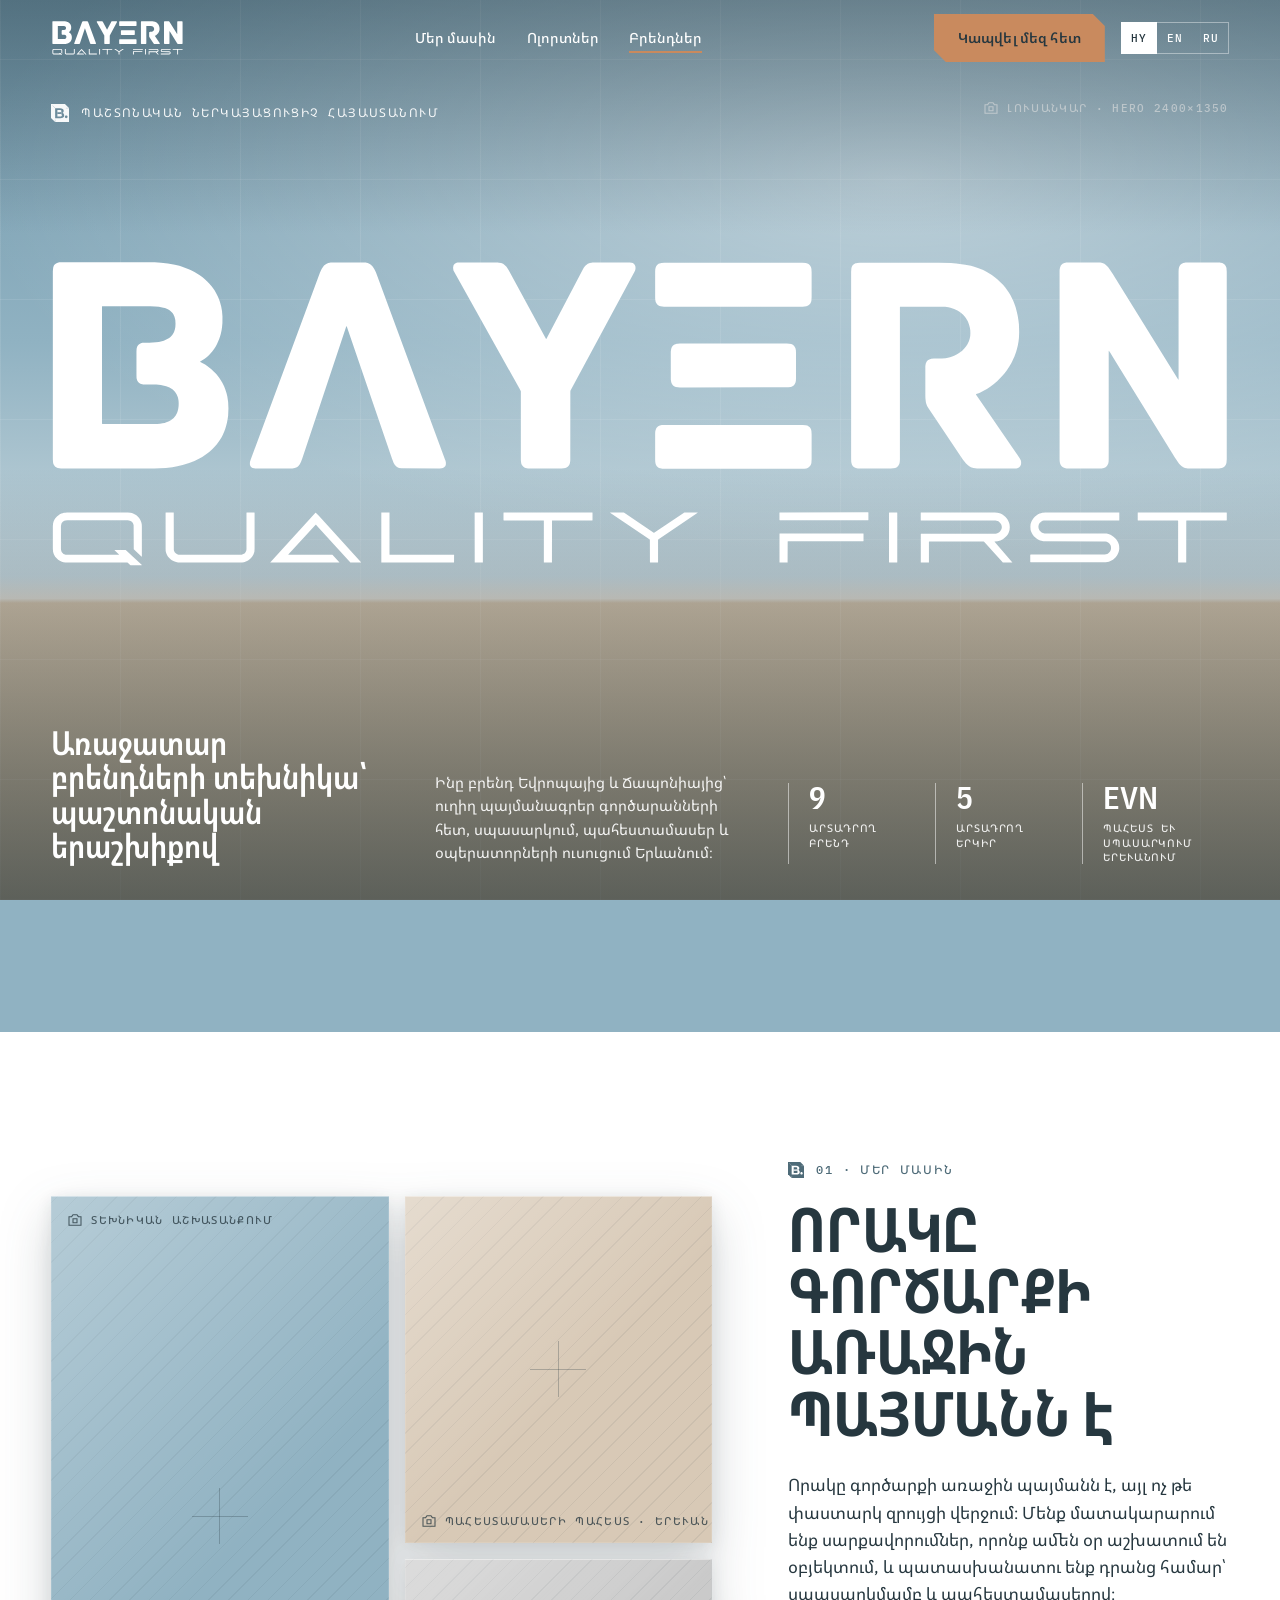
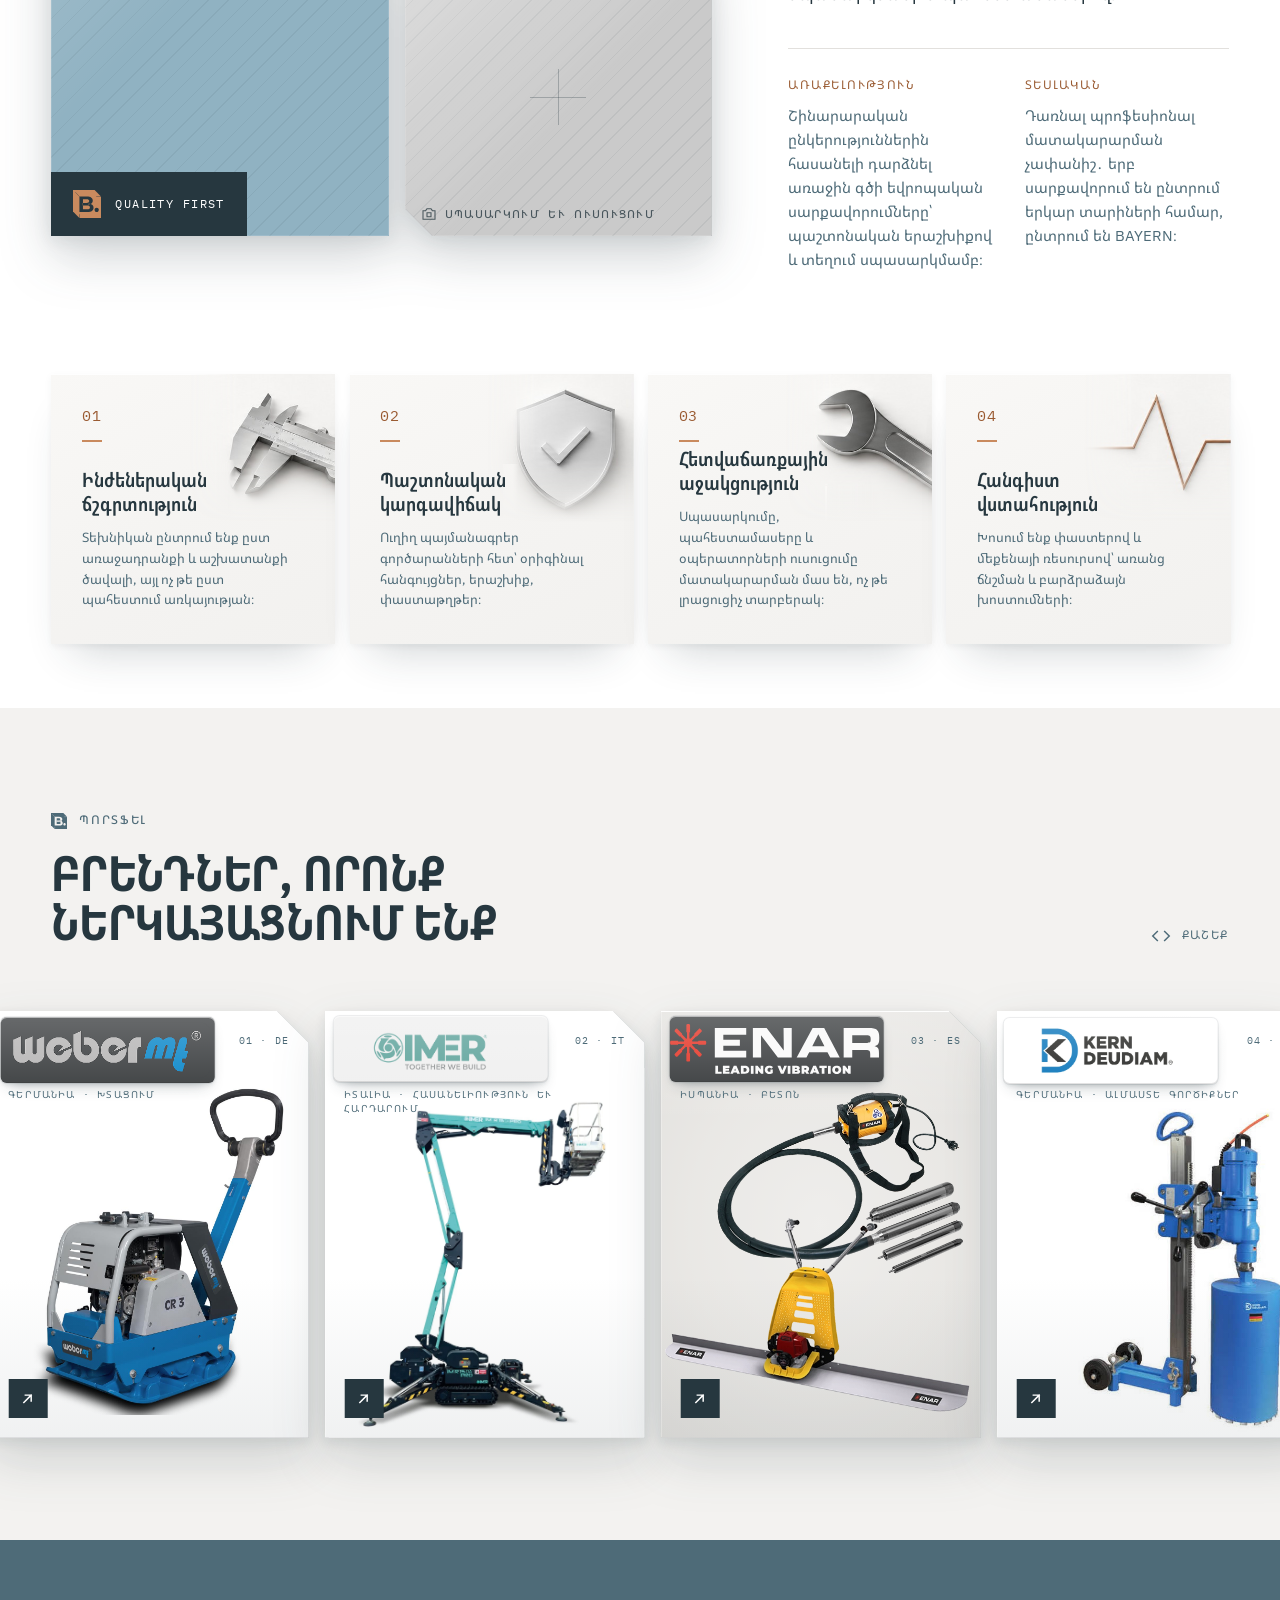
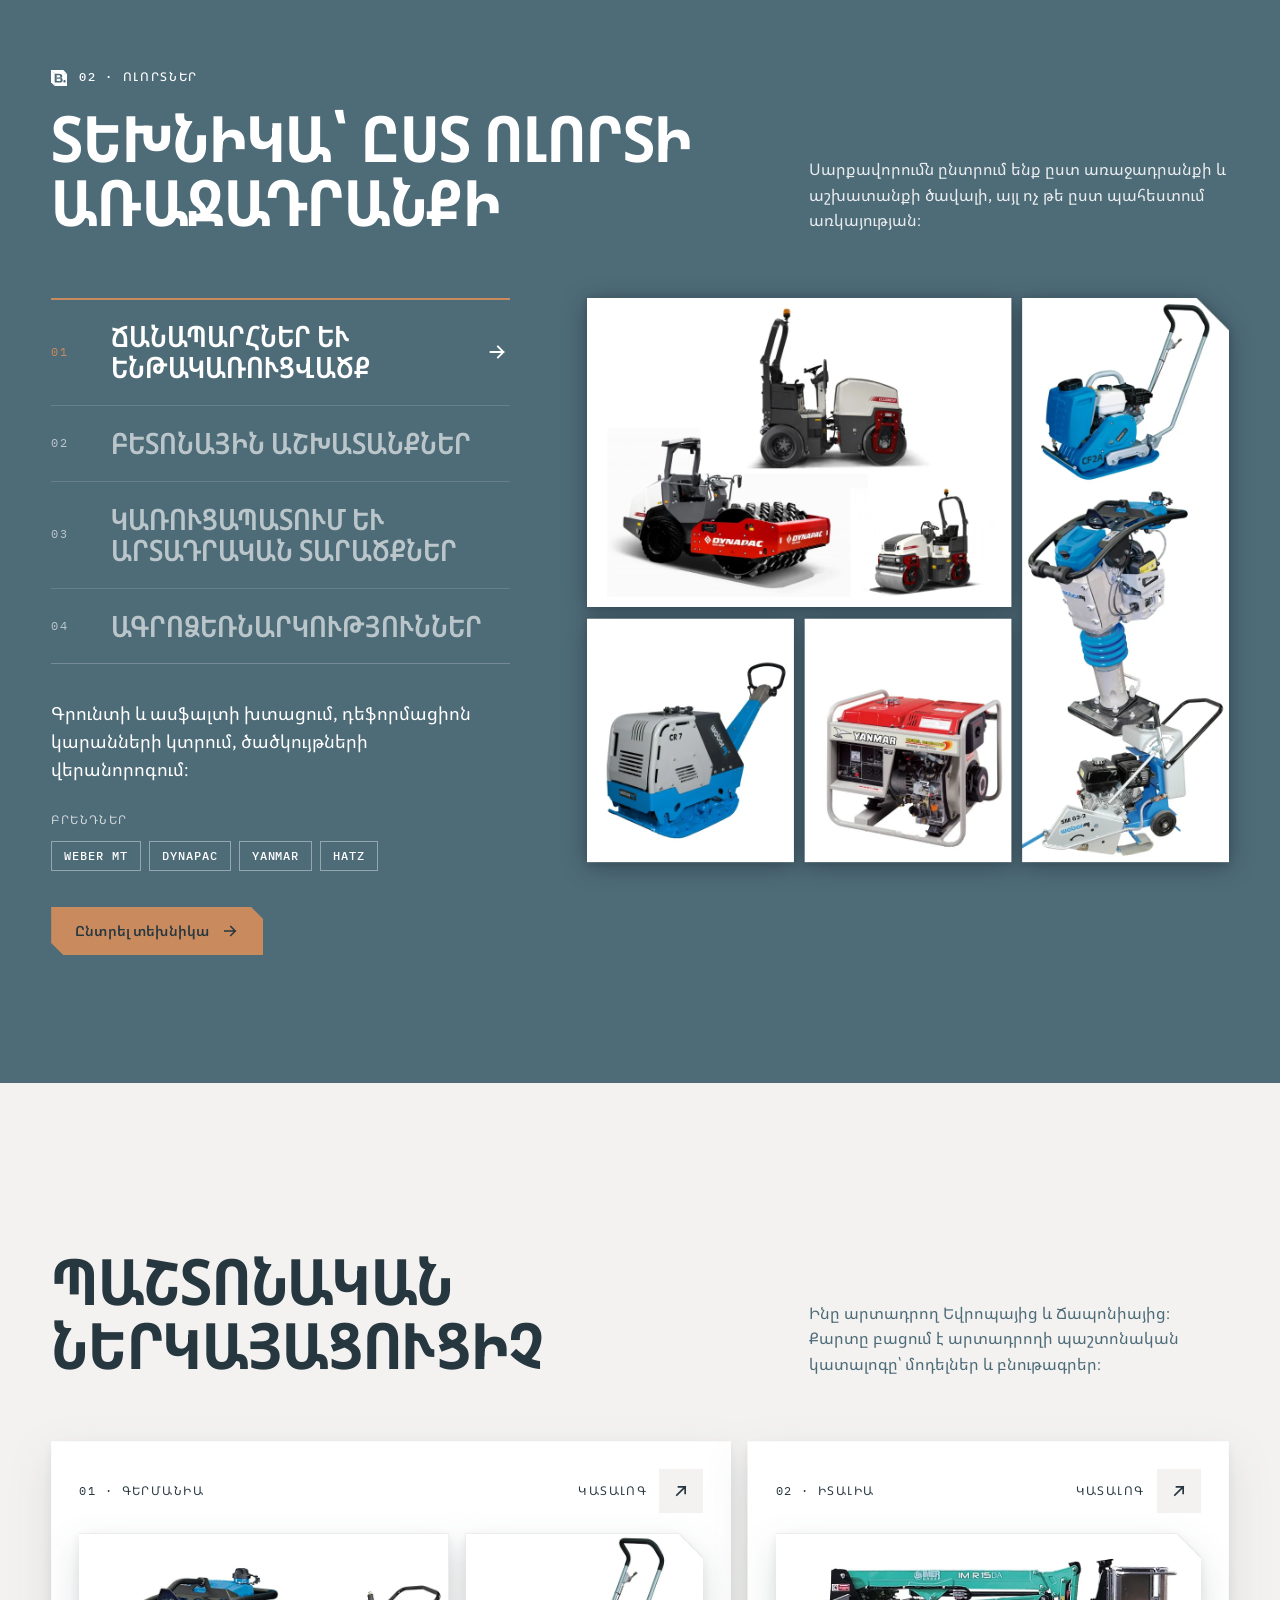
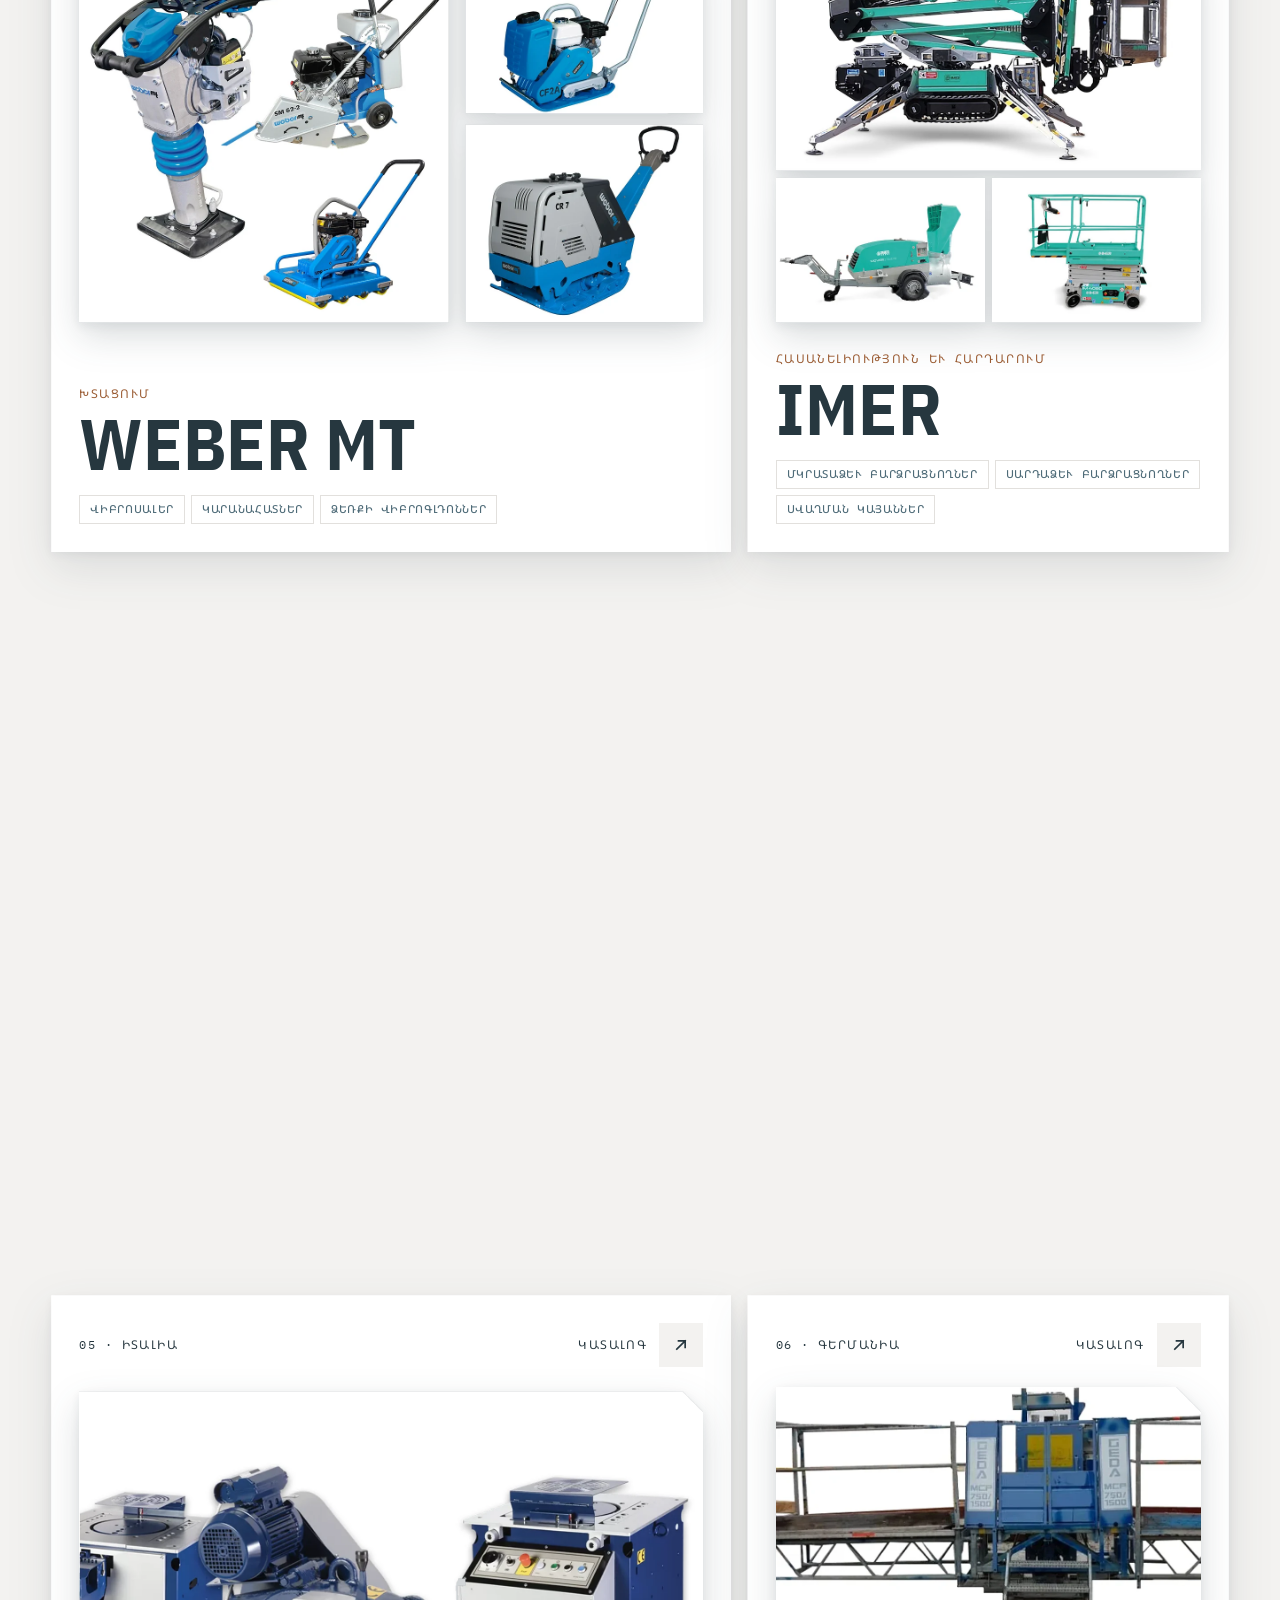
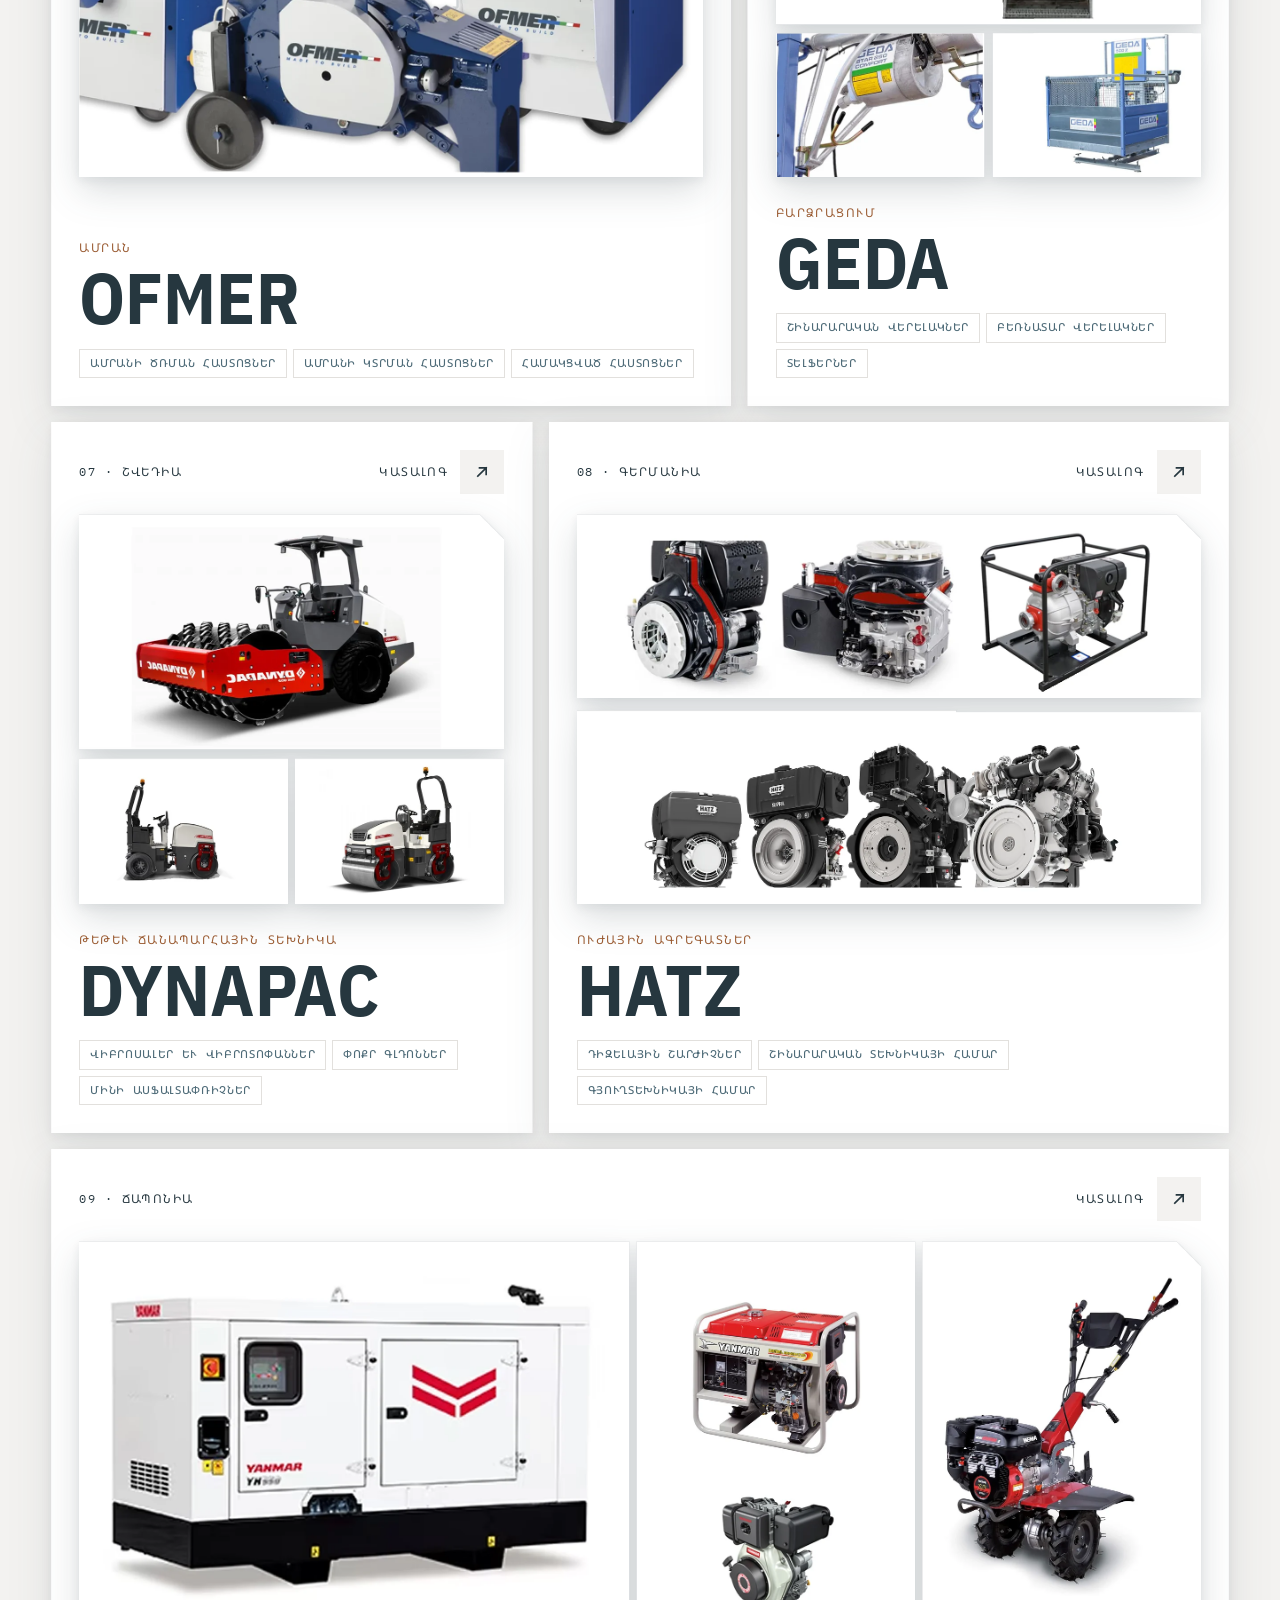
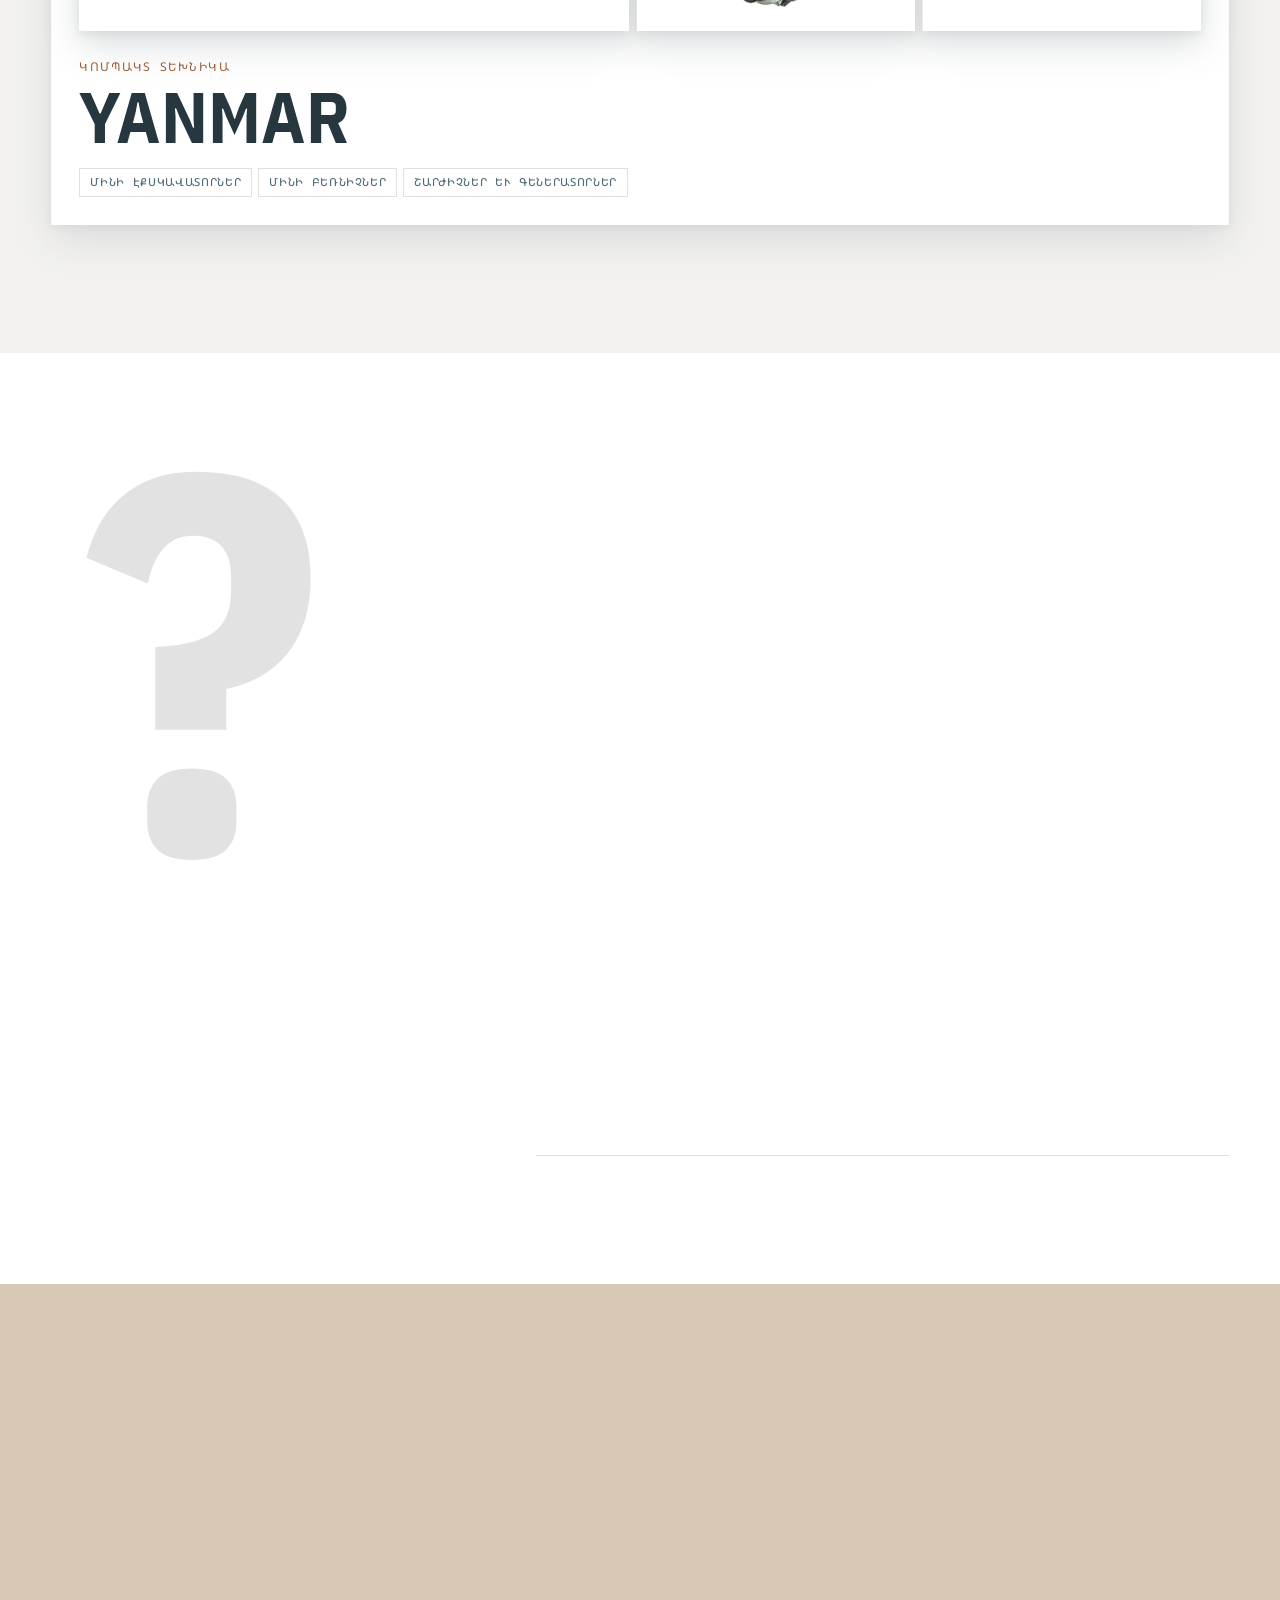
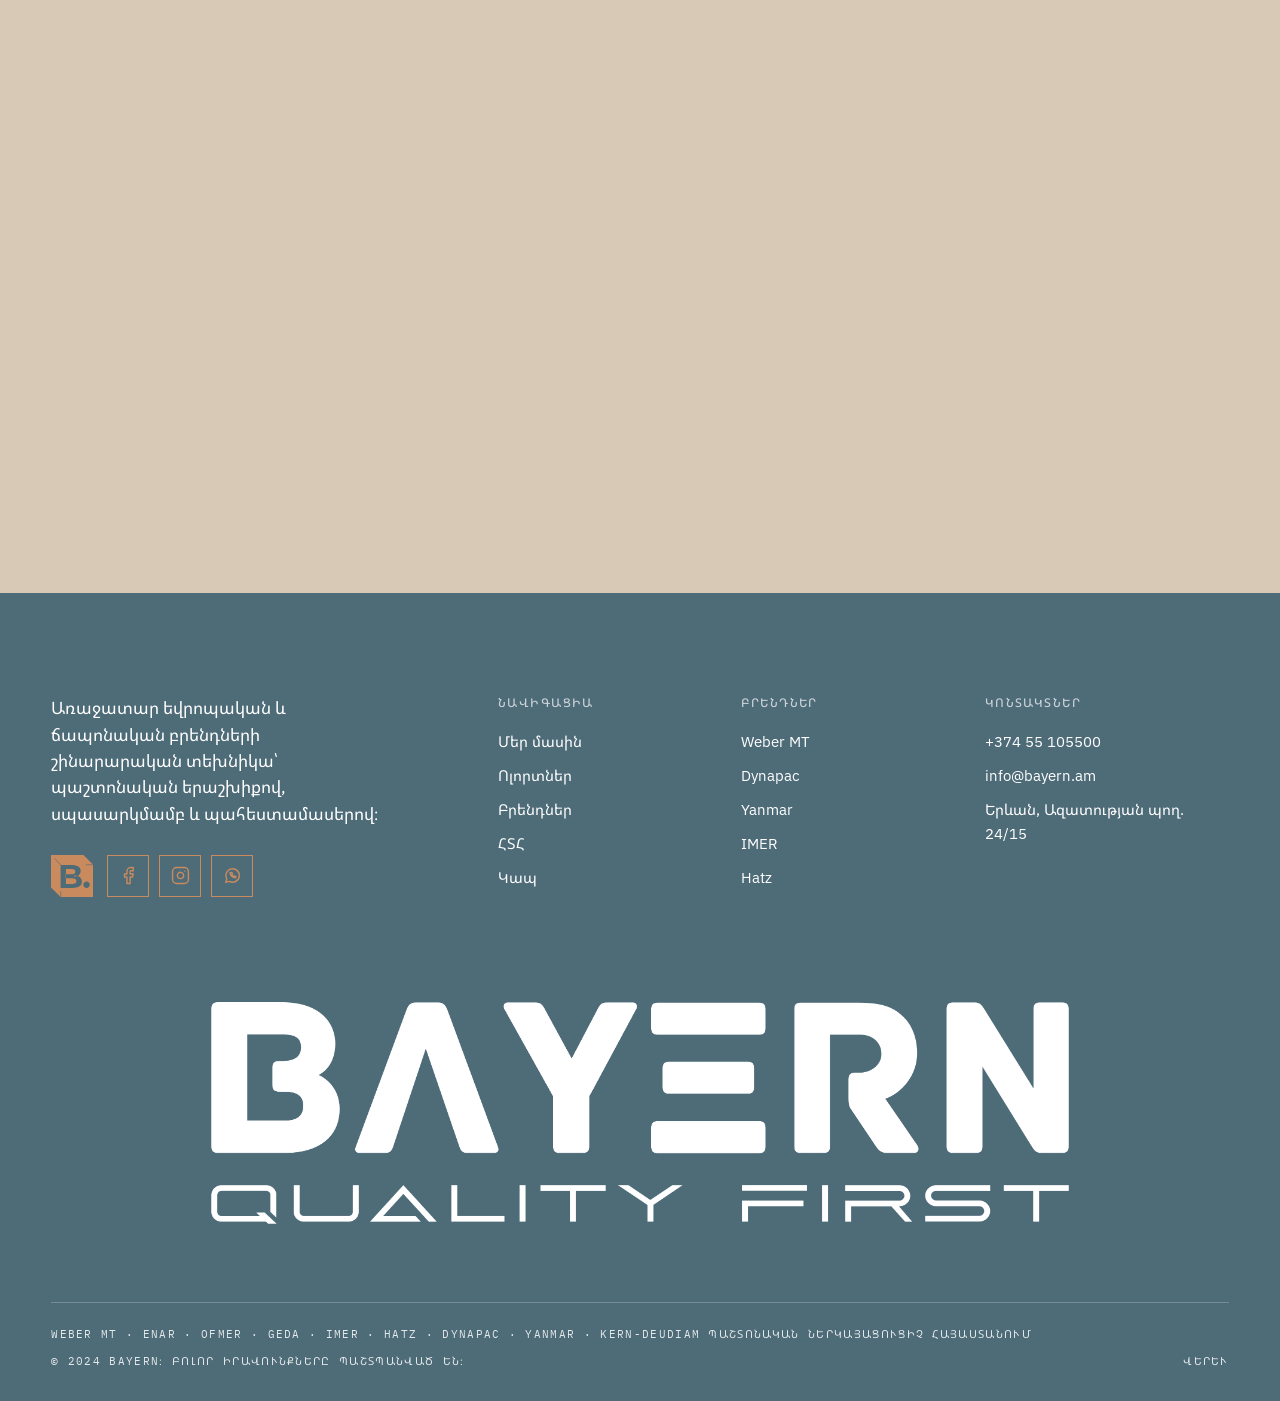
==== commit 25979cb1: "Show sending state over the form card, not in place of it The success screen used to replace the for" ====
--- a/index.html
+++ b/index.html
@@ -607,11 +607,12 @@
               <p class="form__note mono" role="alert" hidden></p>
             </form>
 
-            <div class="form__success" hidden>
-              <span class="form__success-icon" aria-hidden="true"><svg viewBox="0 0 24 24"><path d="M5 12.5l4.5 4.5L19 7.5"/></svg></span>
-              <h3 data-i18n="contact.successTitle"></h3>
-              <p data-i18n="contact.successText"></p>
-              <button type="button" class="link" data-form-again><span data-i18n="contact.again"></span> →</button>
+            <!-- Отправка и успех показываются поверх карточки: форма остаётся на месте,
+                 поэтому карточка не меняет высоту и карта слева не схлопывается. -->
+            <div class="form__overlay" hidden>
+              <span class="form__spin" aria-hidden="true"></span>
+              <span class="form__check" aria-hidden="true"><svg viewBox="0 0 24 24"><path d="M5 12.5l4.5 4.5L19 7.5"/></svg></span>
+              <span class="sr-only" role="status" data-i18n="contact.successTitle"></span>
             </div>
           </div>
         </div>
--- a/assets/css/style.css
+++ b/assets/css/style.css
@@ -15,6 +15,7 @@
   --copper: #C98A5E;
   --copper-hover: #B97A4F;
   --copper-text: #9A5B32;  /* медь для мелкого текста на светлом (контраст AA) */
+  --ok: #4F8F63;           /* приглушённый зелёный: только галочка «заявка отправлена» */
 
   --f-display: 'IBM Plex Sans Condensed', 'Noto Sans Armenian', 'Arial Narrow', sans-serif;
   --f-body: 'IBM Plex Sans', 'Noto Sans Armenian', system-ui, sans-serif;
@@ -1096,7 +1097,47 @@
 .field--hp { position: absolute; left: -9999px; width: 1px; height: 1px; overflow: hidden; }
 /* сообщение «не отправилось» под кнопкой */
 .form__note { margin-top: 16px; color: #A3372B; font-size: 12px; line-height: 1.5; }
-.btn.is-busy { opacity: .65; pointer-events: none; }
+.btn.is-busy { pointer-events: none; }
+
+/* Отправка и успех — поверх всей карточки формы. Срез угла берём у карточки,
+   чтобы слой повторял её форму. */
+.form__overlay {
+  position: absolute;
+  inset: 0;
+  z-index: 2;
+  display: grid;
+  place-items: center;
+  background: rgba(243, 242, 240, .72);
+  -webkit-backdrop-filter: blur(3px);
+  backdrop-filter: blur(3px);
+  clip-path: var(--glass-clip);
+  animation: menuIn .25s var(--ease);
+}
+.form__overlay[hidden] { display: none; }
+.form__overlay > * { grid-area: 1 / 1; }
+.form__spin {
+  width: 62px;
+  height: 62px;
+  border: 3px solid rgba(38, 55, 63, .18);
+  border-top-color: var(--copper);
+  border-radius: 50%;
+  animation: btnSpin .8s linear infinite;
+}
+.form__check {
+  width: 62px;
+  height: 62px;
+  display: none;
+  place-items: center;
+  border-radius: 50%;
+  background: var(--ok);
+  color: #fff;
+  animation: okPop .4s var(--ease) both;
+}
+.form__check svg { width: 30px; height: 30px; fill: none; stroke: currentColor; stroke-width: 2.8; stroke-linecap: round; stroke-linejoin: round; }
+.form__overlay.is-done .form__spin { display: none; }
+.form__overlay.is-done .form__check { display: grid; }
+@keyframes btnSpin { to { transform: rotate(360deg); } }
+@keyframes okPop { from { opacity: 0; transform: scale(.6); } }
 
 .contact__card {
   align-self: start;
@@ -1134,7 +1175,8 @@
   mask: linear-gradient(#000 0 0) content-box exclude, linear-gradient(#000 0 0);
   padding: 1px;
 }
-.contact__card > * { position: relative; z-index: 1; }
+/* Контент поднимаем над стеклянными слоями; слой отправки исключаем — он absolute */
+.contact__card > *:not(.form__overlay) { position: relative; z-index: 1; }
 .form__grid { display: grid; grid-template-columns: 1fr 1fr; gap: 28px 28px; margin-bottom: 36px; }
 .field { display: grid; gap: 6px; align-content: start; }
 .field--full { grid-column: 1 / -1; }
@@ -1198,11 +1240,6 @@
 
 .form button[type="submit"][disabled] { opacity: .7; cursor: progress; }
 
-.form__success { padding-block: 24px; animation: menuIn .6s var(--ease); }
-.form__success-icon { width: 64px; height: 64px; display: grid; place-items: center; background: var(--copper); color: var(--ink); margin-bottom: 28px; }
-.form__success-icon svg { width: 30px; height: 30px; stroke-width: 2.4; }
-.form__success h3 { font: 700 clamp(32px, 3.4vw, 48px)/1 var(--f-display); text-transform: uppercase; color: var(--ink); margin-bottom: 16px; }
-.form__success p { max-width: 44ch; margin-bottom: 32px; }
 
 /* =========================================================
    FOOTER
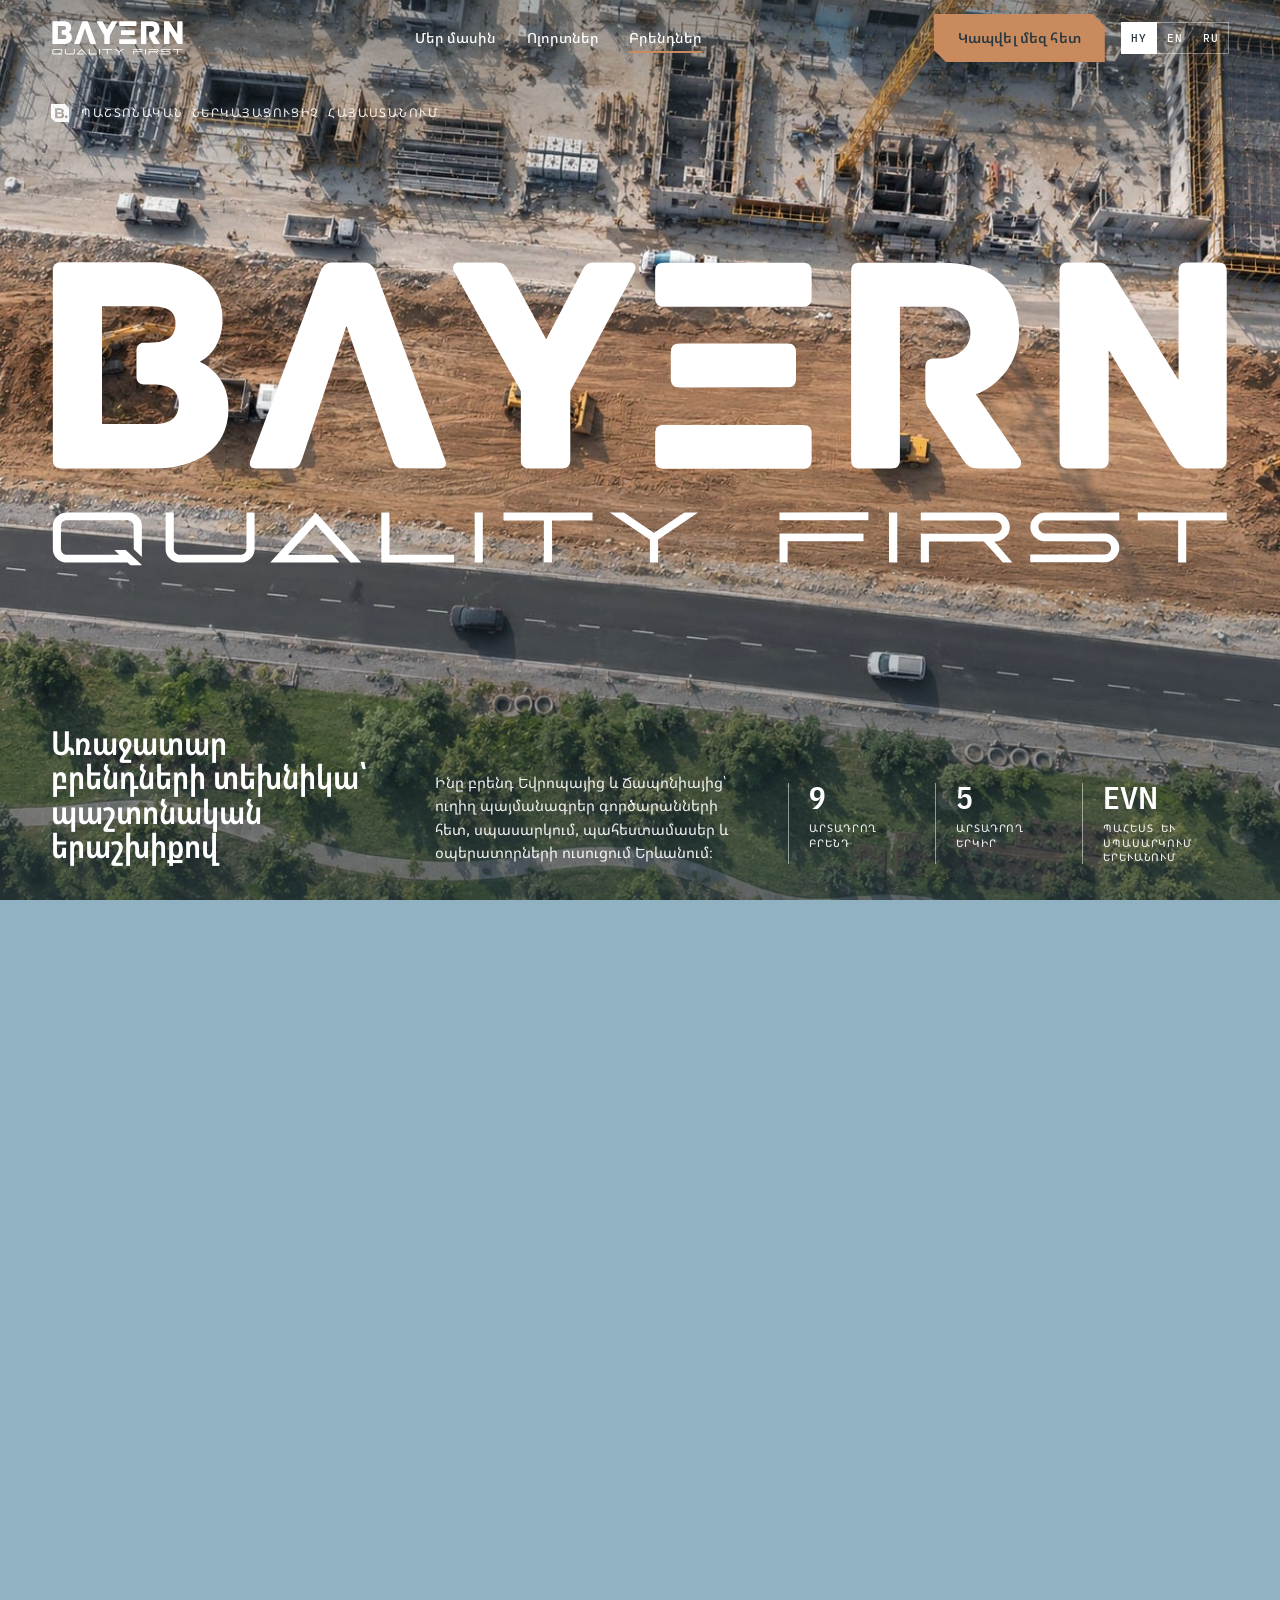
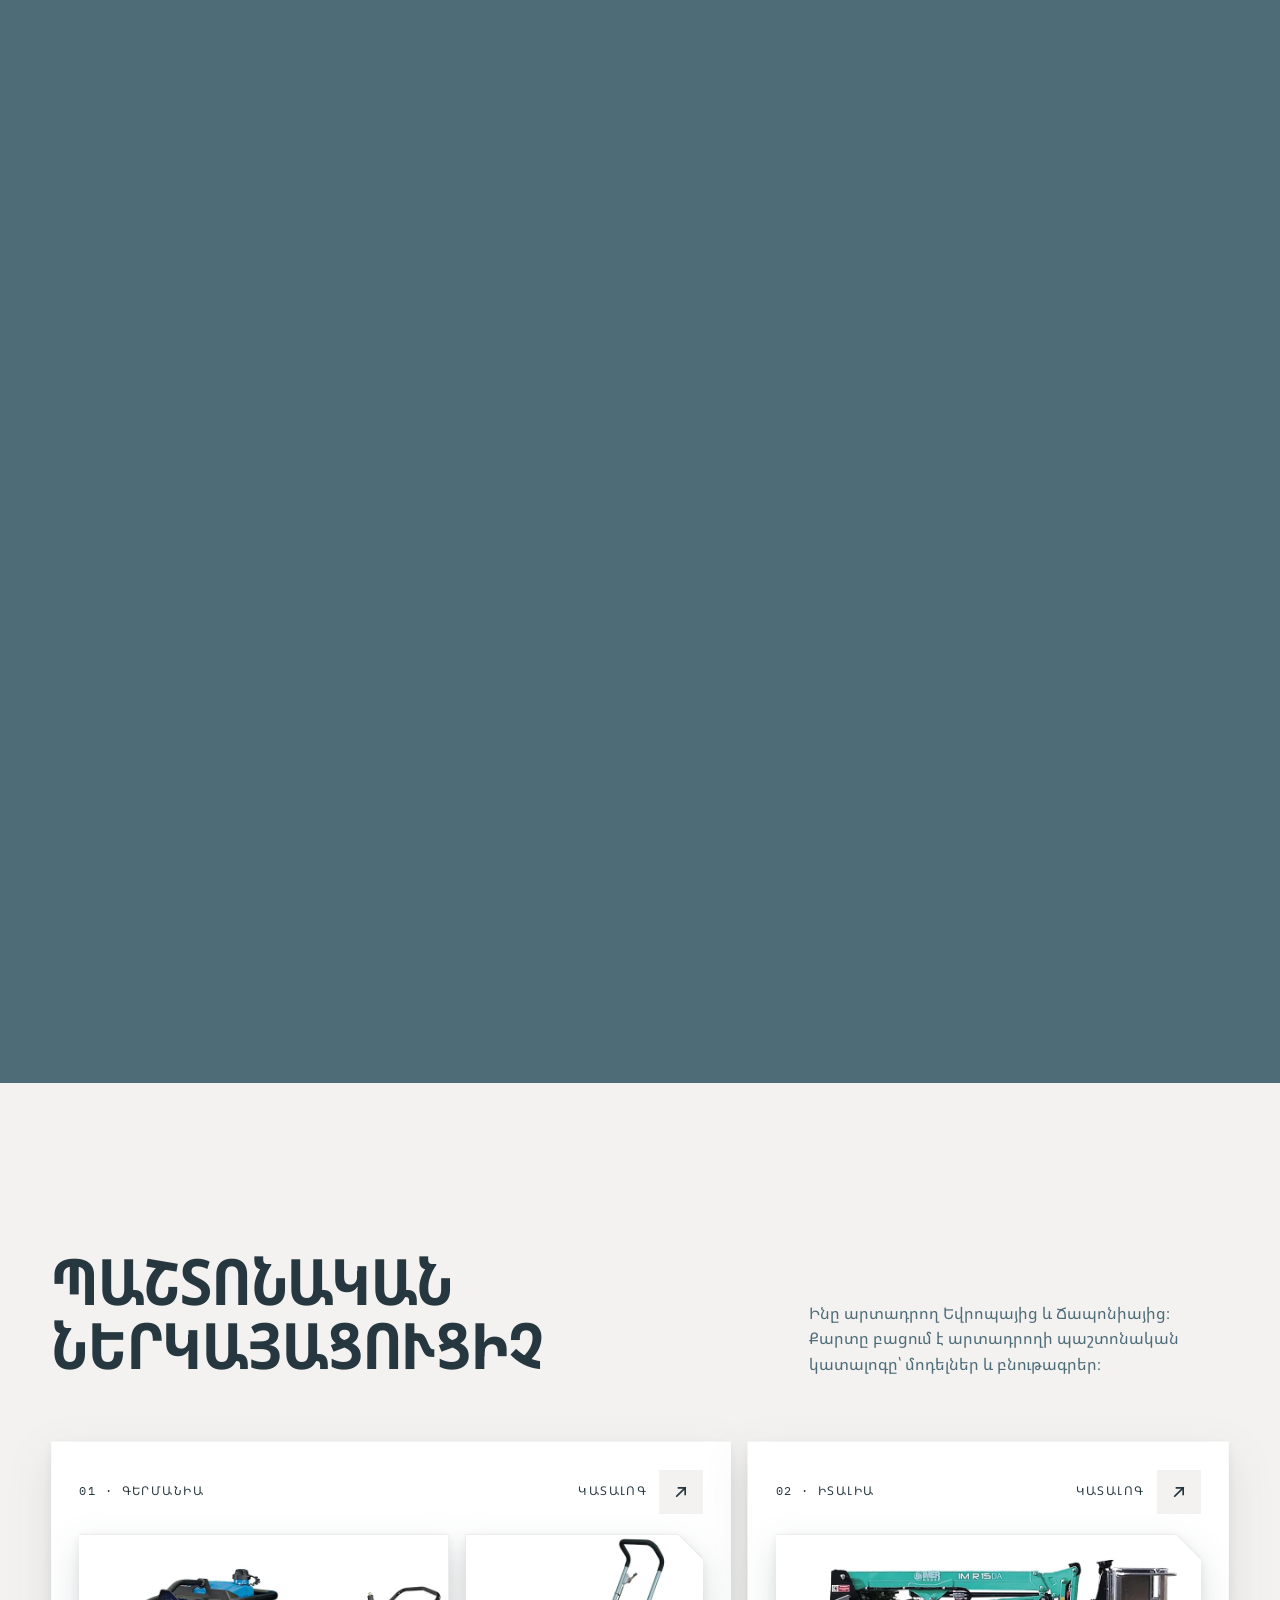
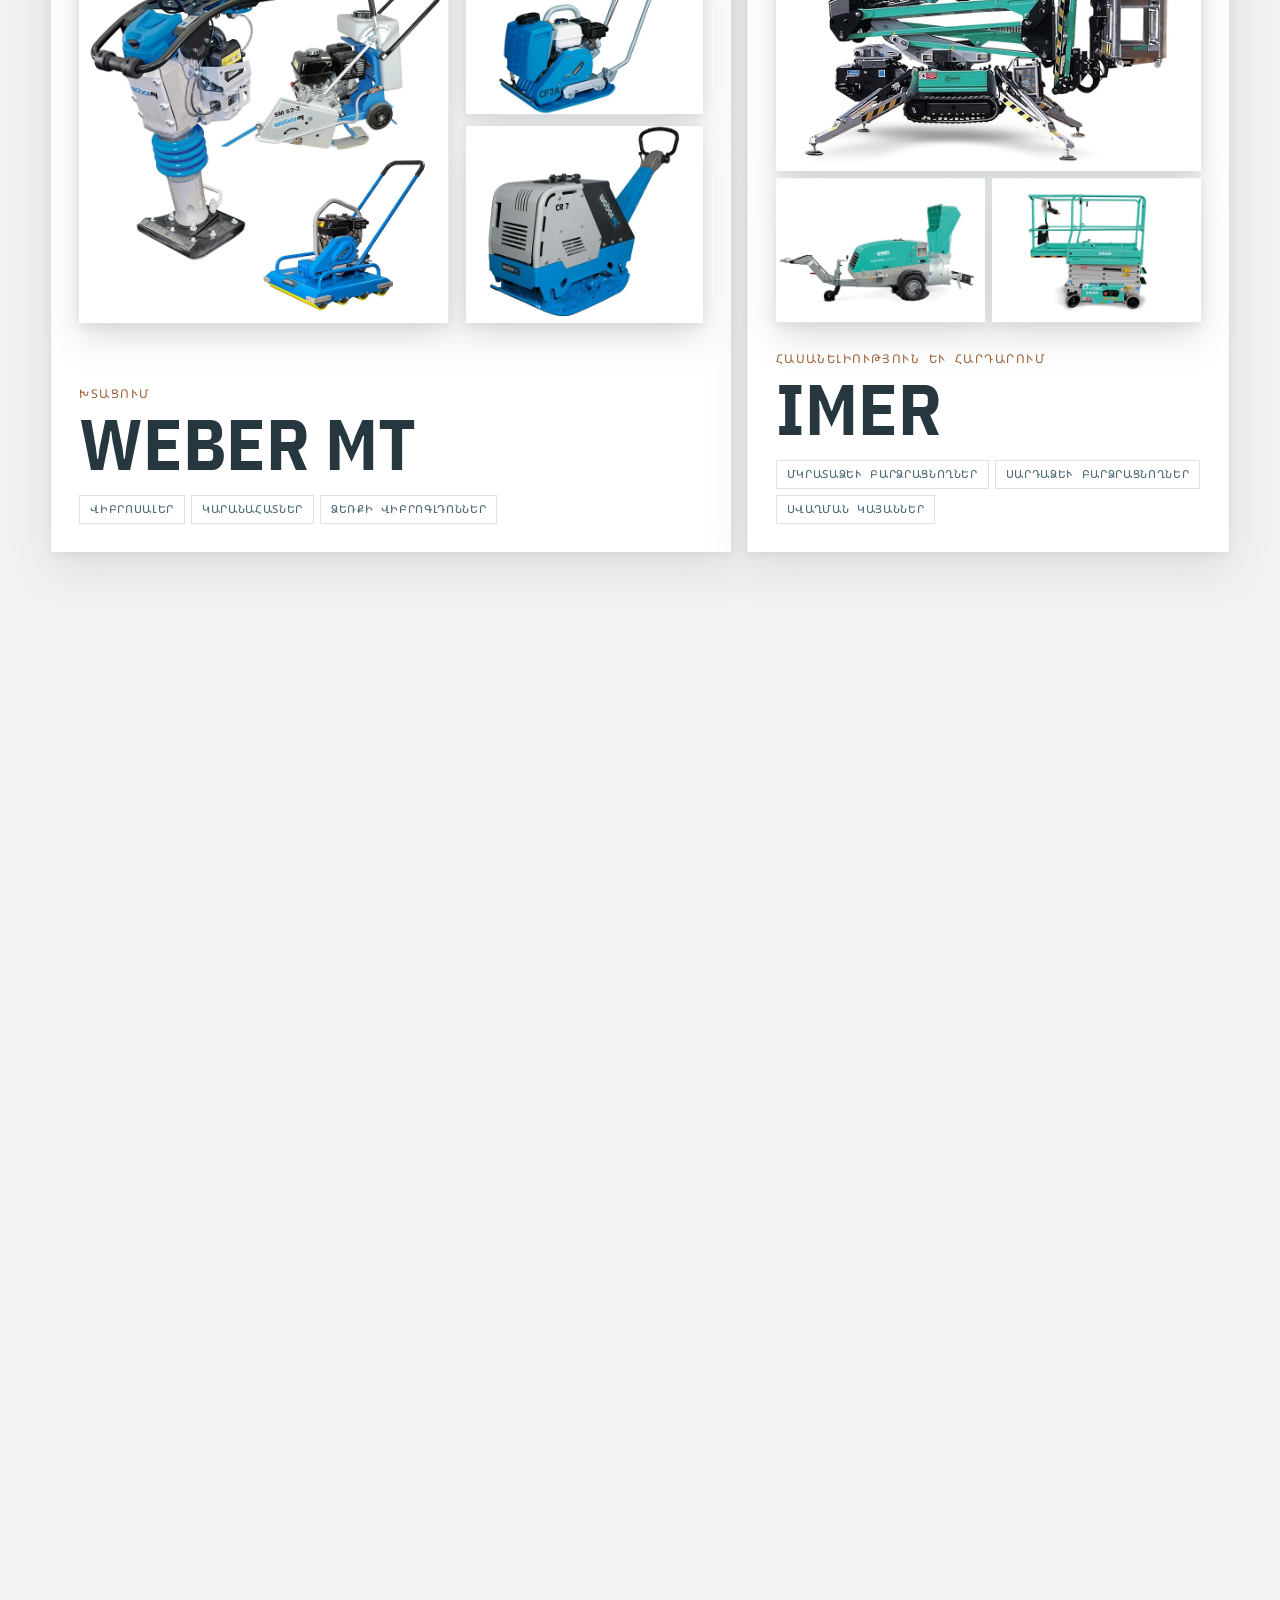
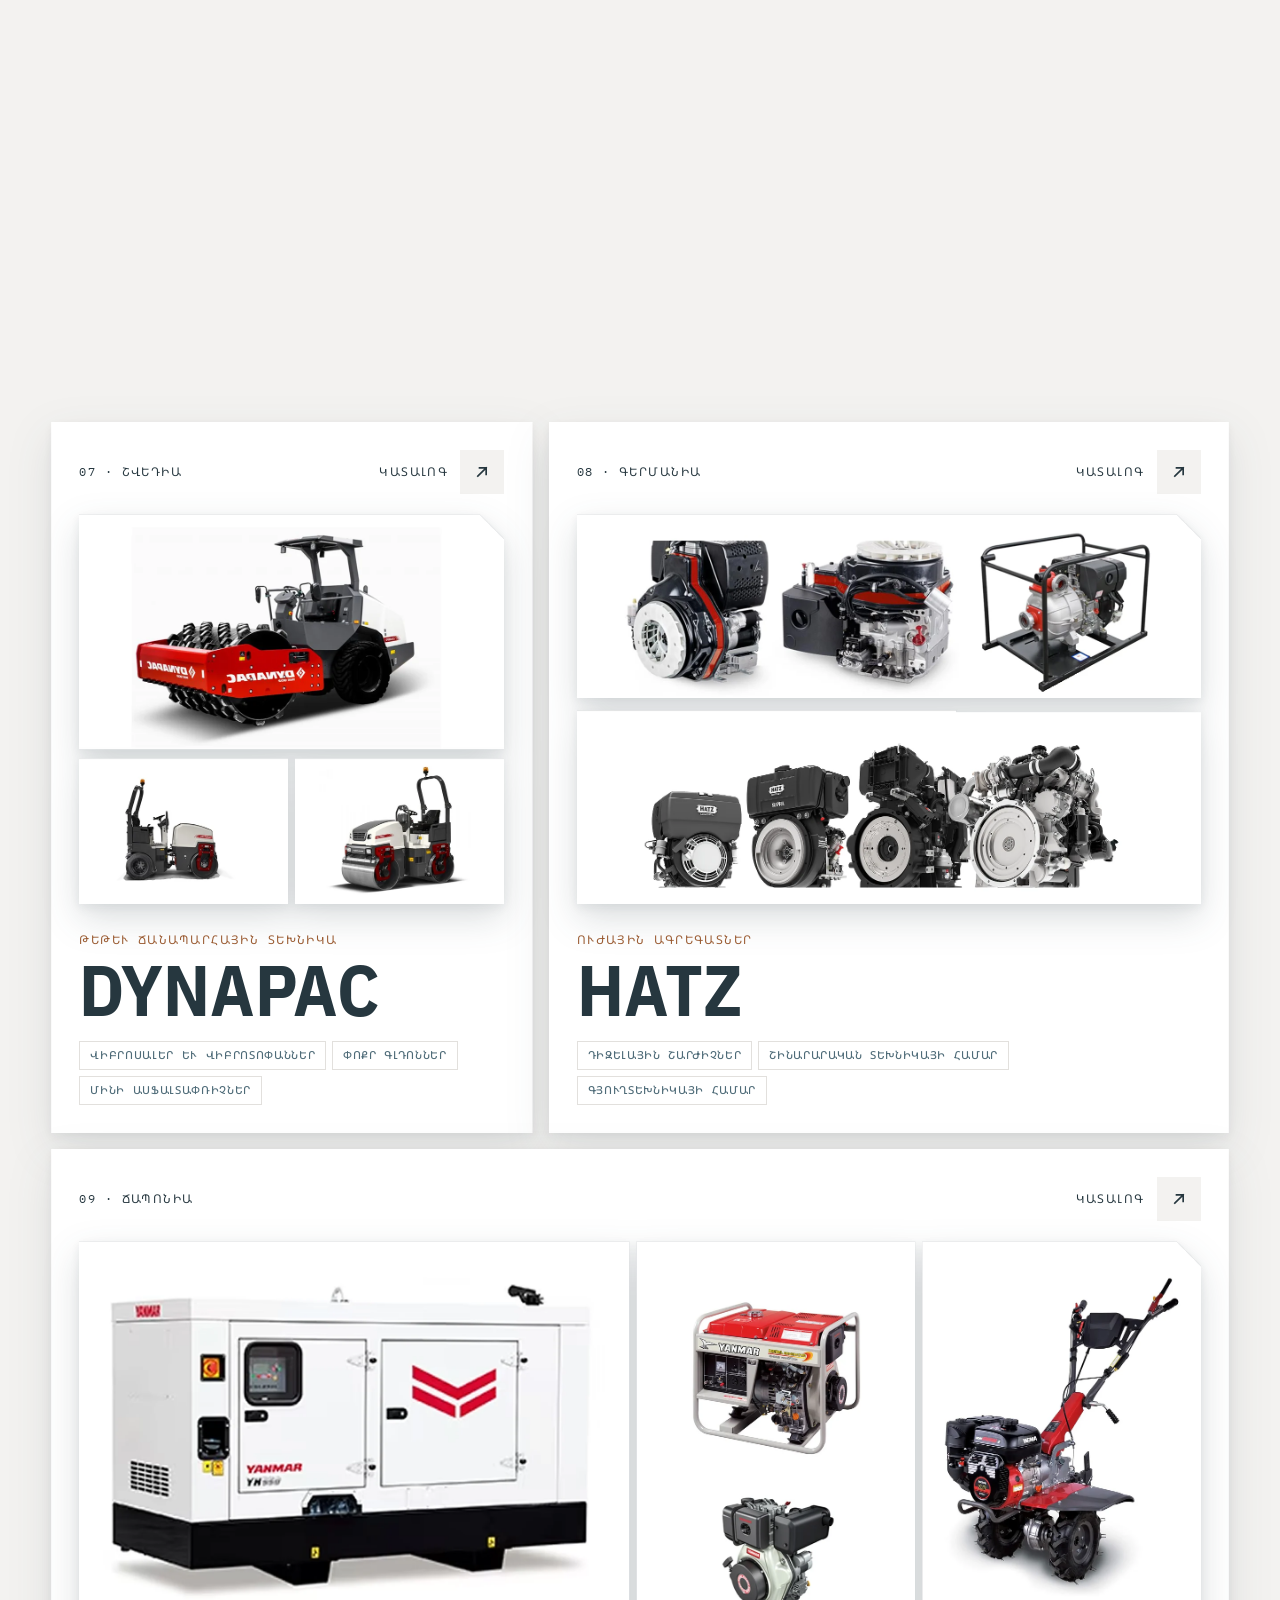
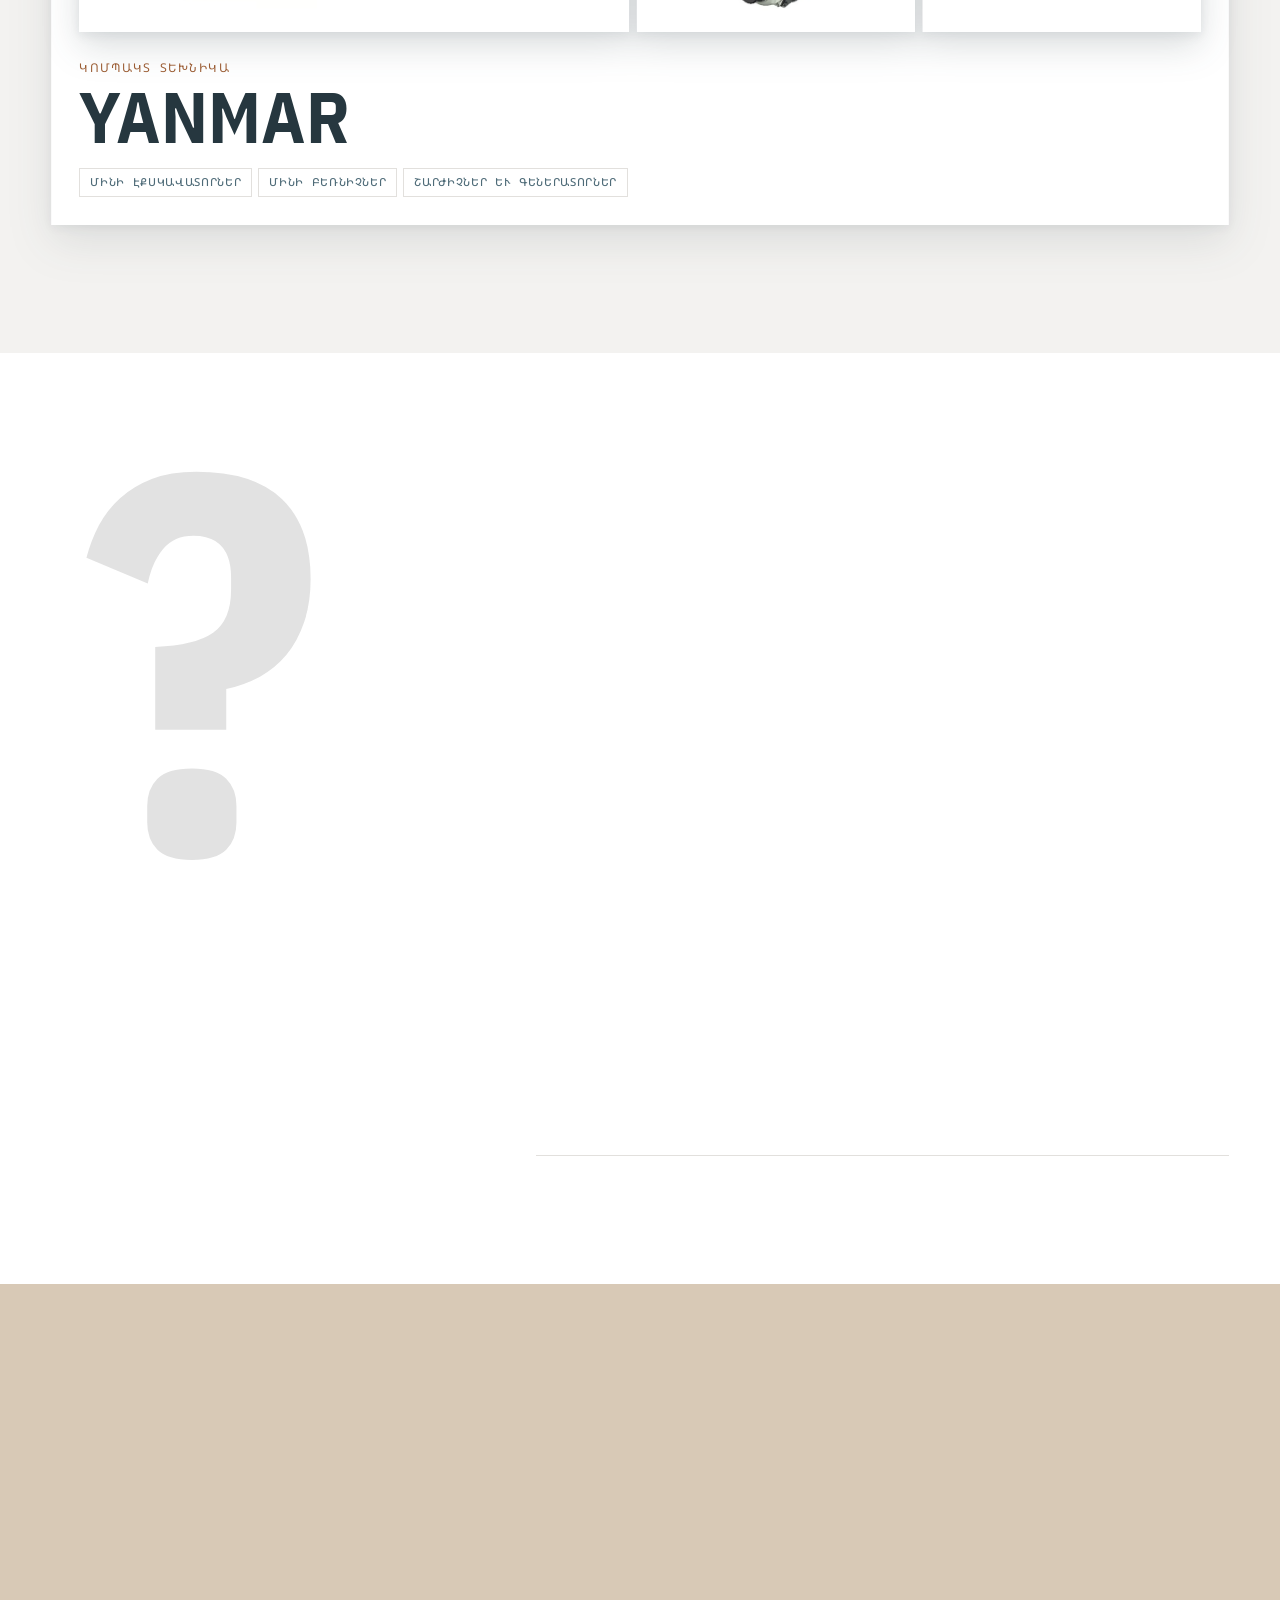
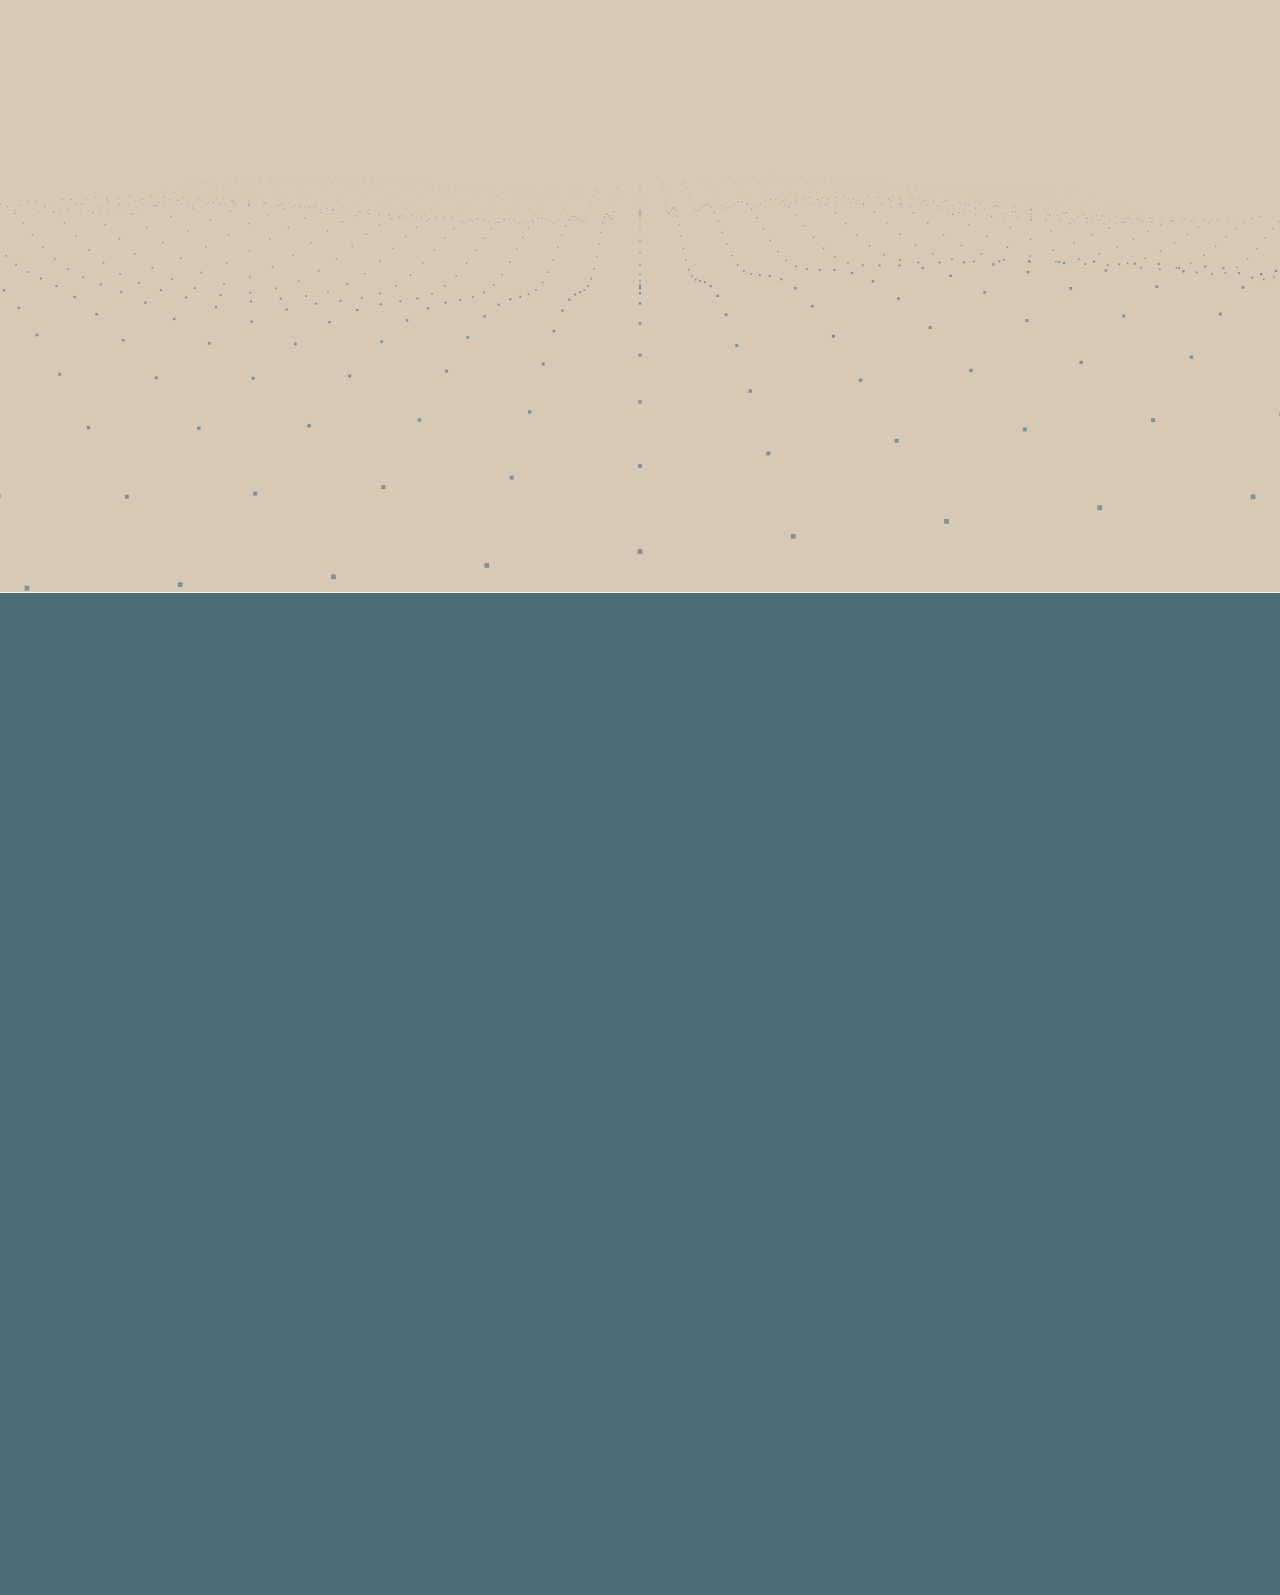
==== commit 48ce5385: "optimization speed - Google Fonts load without blocking first paint - Scripts deferred; hidden fallb" ====
--- a/index.html
+++ b/index.html
@@ -10,8 +10,10 @@
   <script>document.documentElement.classList.add('js')</script>
   <link rel="preconnect" href="https://fonts.googleapis.com">
   <link rel="preconnect" href="https://fonts.gstatic.com" crossorigin>
-  <link rel="stylesheet" href="https://fonts.googleapis.com/css2?family=IBM+Plex+Mono:wght@400;500&family=IBM+Plex+Sans+Condensed:wght@500;600;700&family=IBM+Plex+Sans:wght@400;500;600&family=Noto+Sans+Armenian:wdth,wght@62.5..100,400..700&display=swap">
-  <link rel="stylesheet" href="assets/css/style.css">
+  <!-- Шрифты не блокируют первую отрисовку: пока грузятся, текст показан системным шрифтом (display=swap) -->
+  <link rel="stylesheet" href="https://fonts.googleapis.com/css2?family=IBM+Plex+Mono:wght@400;500&family=IBM+Plex+Sans+Condensed:wght@500;600;700&family=IBM+Plex+Sans:wght@400;500;600&family=Noto+Sans+Armenian:wdth,wght@62.5..100,400..700&display=swap" media="print" onload="this.media='all'">
+  <noscript><link rel="stylesheet" href="https://fonts.googleapis.com/css2?family=IBM+Plex+Mono:wght@400;500&family=IBM+Plex+Sans+Condensed:wght@500;600;700&family=IBM+Plex+Sans:wght@400;500;600&family=Noto+Sans+Armenian:wdth,wght@62.5..100,400..700&display=swap"></noscript>
+  <link rel="stylesheet" href="assets/css/style.css?v=2">
 </head>
 <body data-page="home">
 
@@ -89,7 +91,7 @@
         </label>
 
         <!-- Без JS: обычный логотип -->
-        <img data-gp-fallback src="assets/img/logo-white.png" width="2877" height="749" alt="">
+        <img data-gp-fallback src="assets/img/logo-white.png" width="2877" height="749" alt="" loading="lazy">
 
         <div data-gp-front>
           <div class="container hero__inner">
@@ -675,10 +677,10 @@
     </div>
   </main>
 
-  <script src="assets/js/i18n.js"></script>
-  <script src="assets/js/logo-shape.js"></script>
-  <script src="assets/js/glyph-portal.js"></script>
-  <script src="assets/js/dotted-surface.js"></script>
-  <script src="assets/js/main.js"></script>
+  <script src="assets/js/i18n.js" defer></script>
+  <script src="assets/js/logo-shape.js" defer></script>
+  <script src="assets/js/glyph-portal.js" defer></script>
+  <script src="assets/js/dotted-surface.js?v=2" defer></script>
+  <script src="assets/js/main.js?v=2" defer></script>
 </body>
 </html>
--- a/assets/css/style.css
+++ b/assets/css/style.css
@@ -535,6 +535,9 @@
    ========================================================= */
 
 .section { padding-block: clamp(80px, 10vw, 160px); }
+/* Секции ниже первого экрана браузер не раскладывает, пока до них не докрутили:
+   первая отрисовка на телефоне быстрее. 900px — примерная высота до первого показа */
+.section, .strip, .footer { content-visibility: auto; contain-intrinsic-size: auto 900px; }
 .section--deep { background: var(--deep); color: #fff; }
 .section--deep .h2 { color: #fff; }
 .section--sand { background: var(--sand); }
